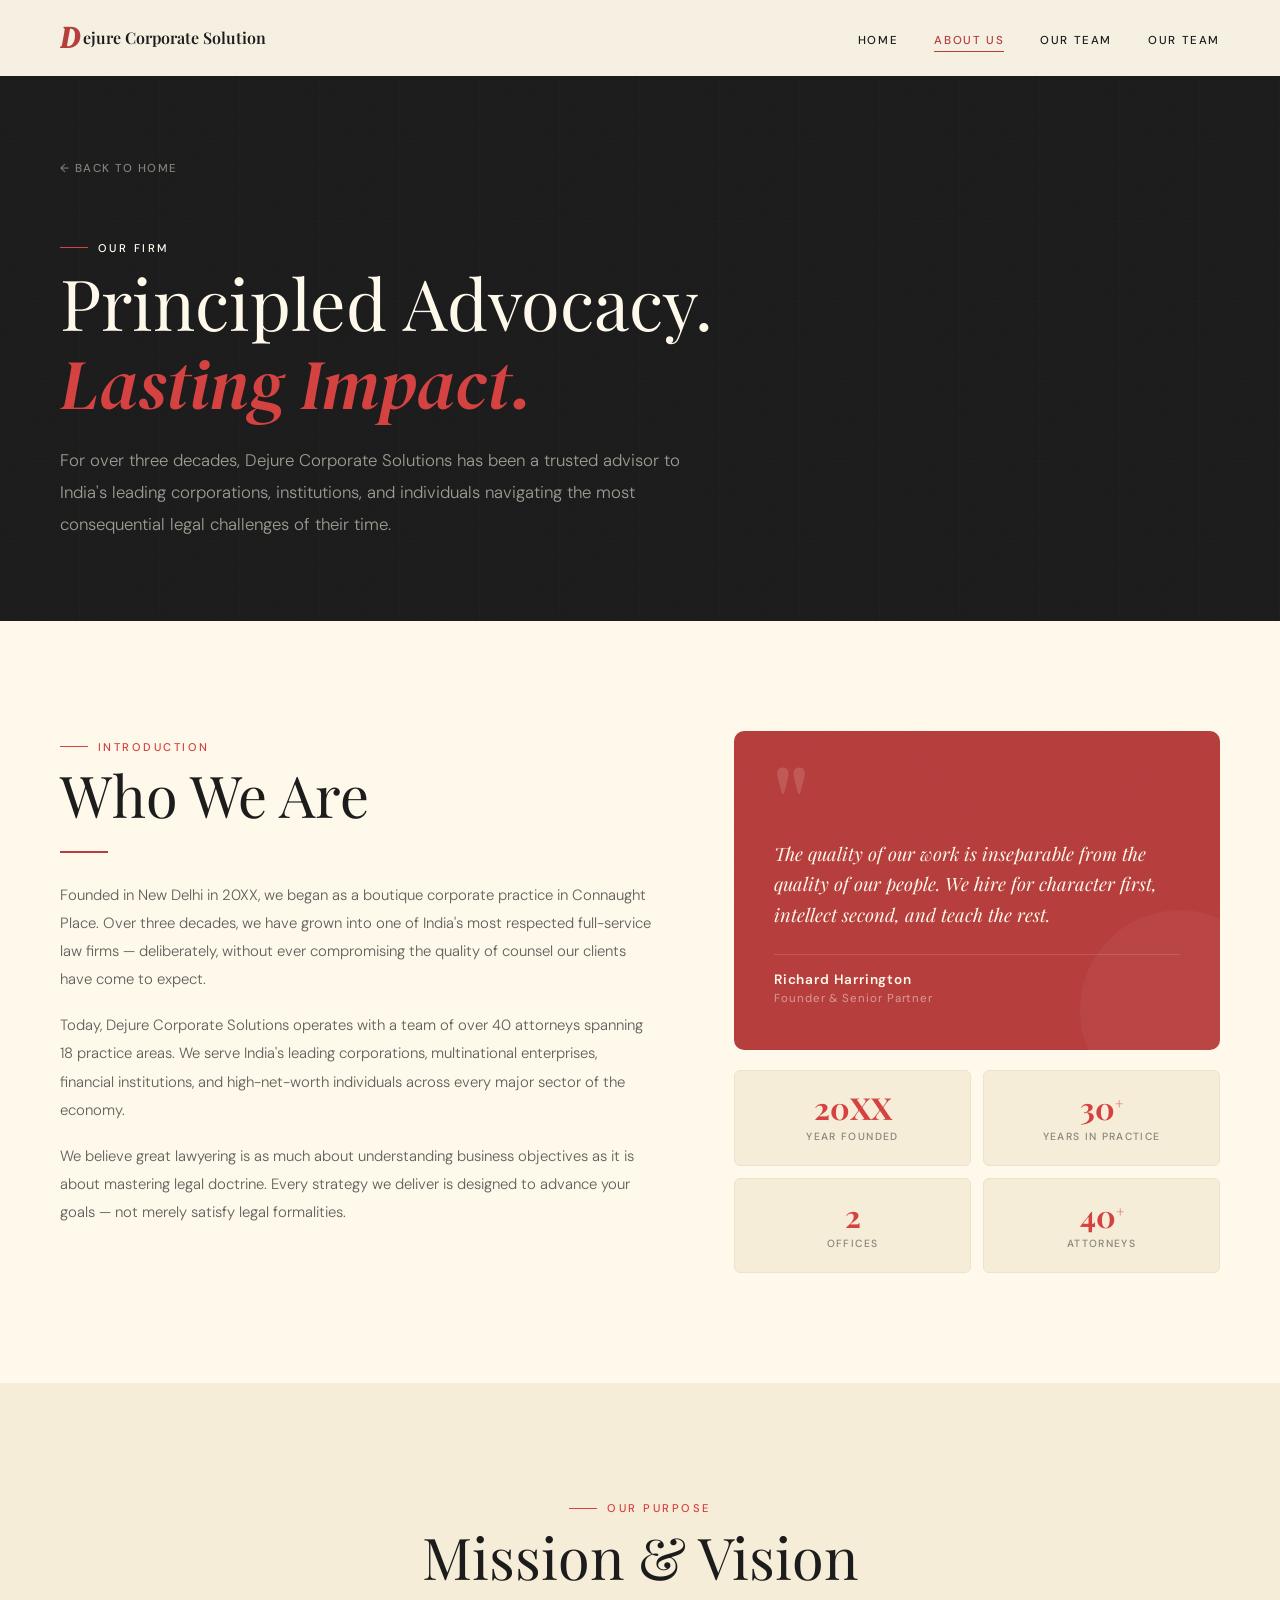
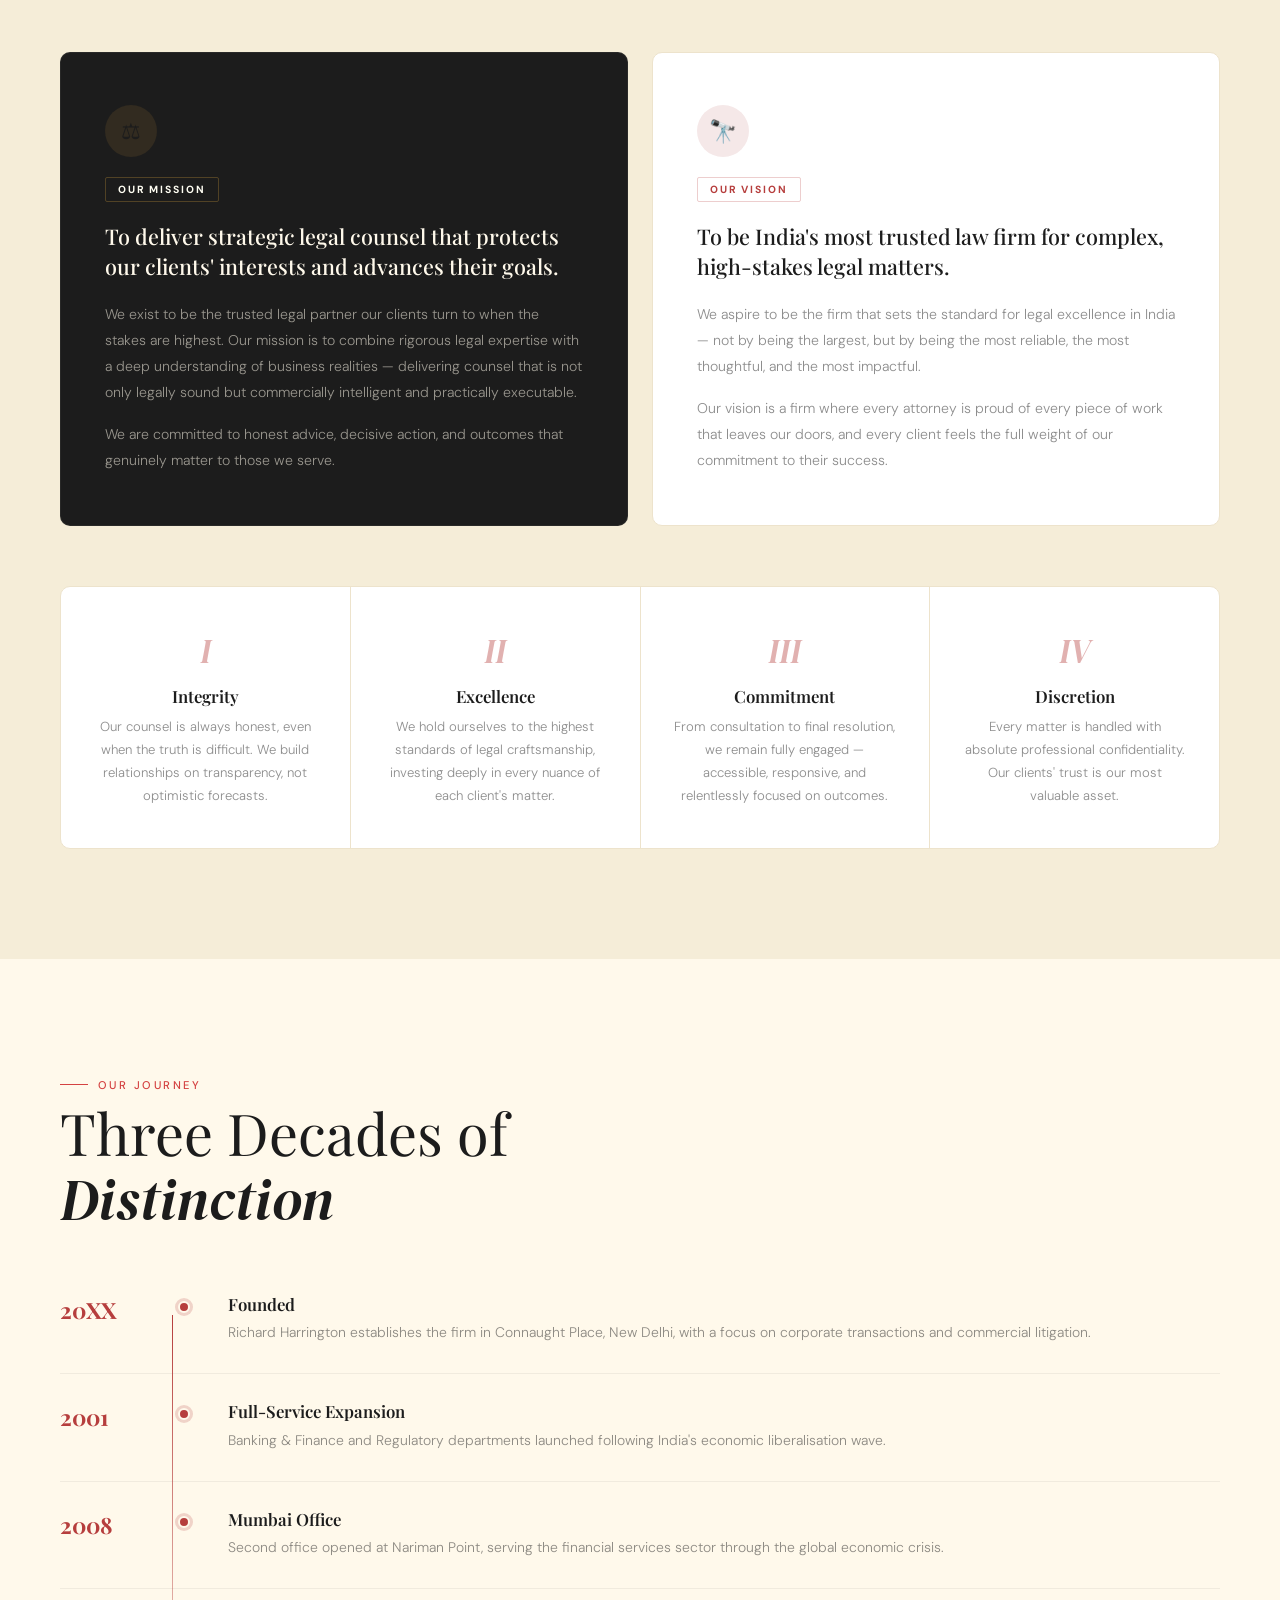
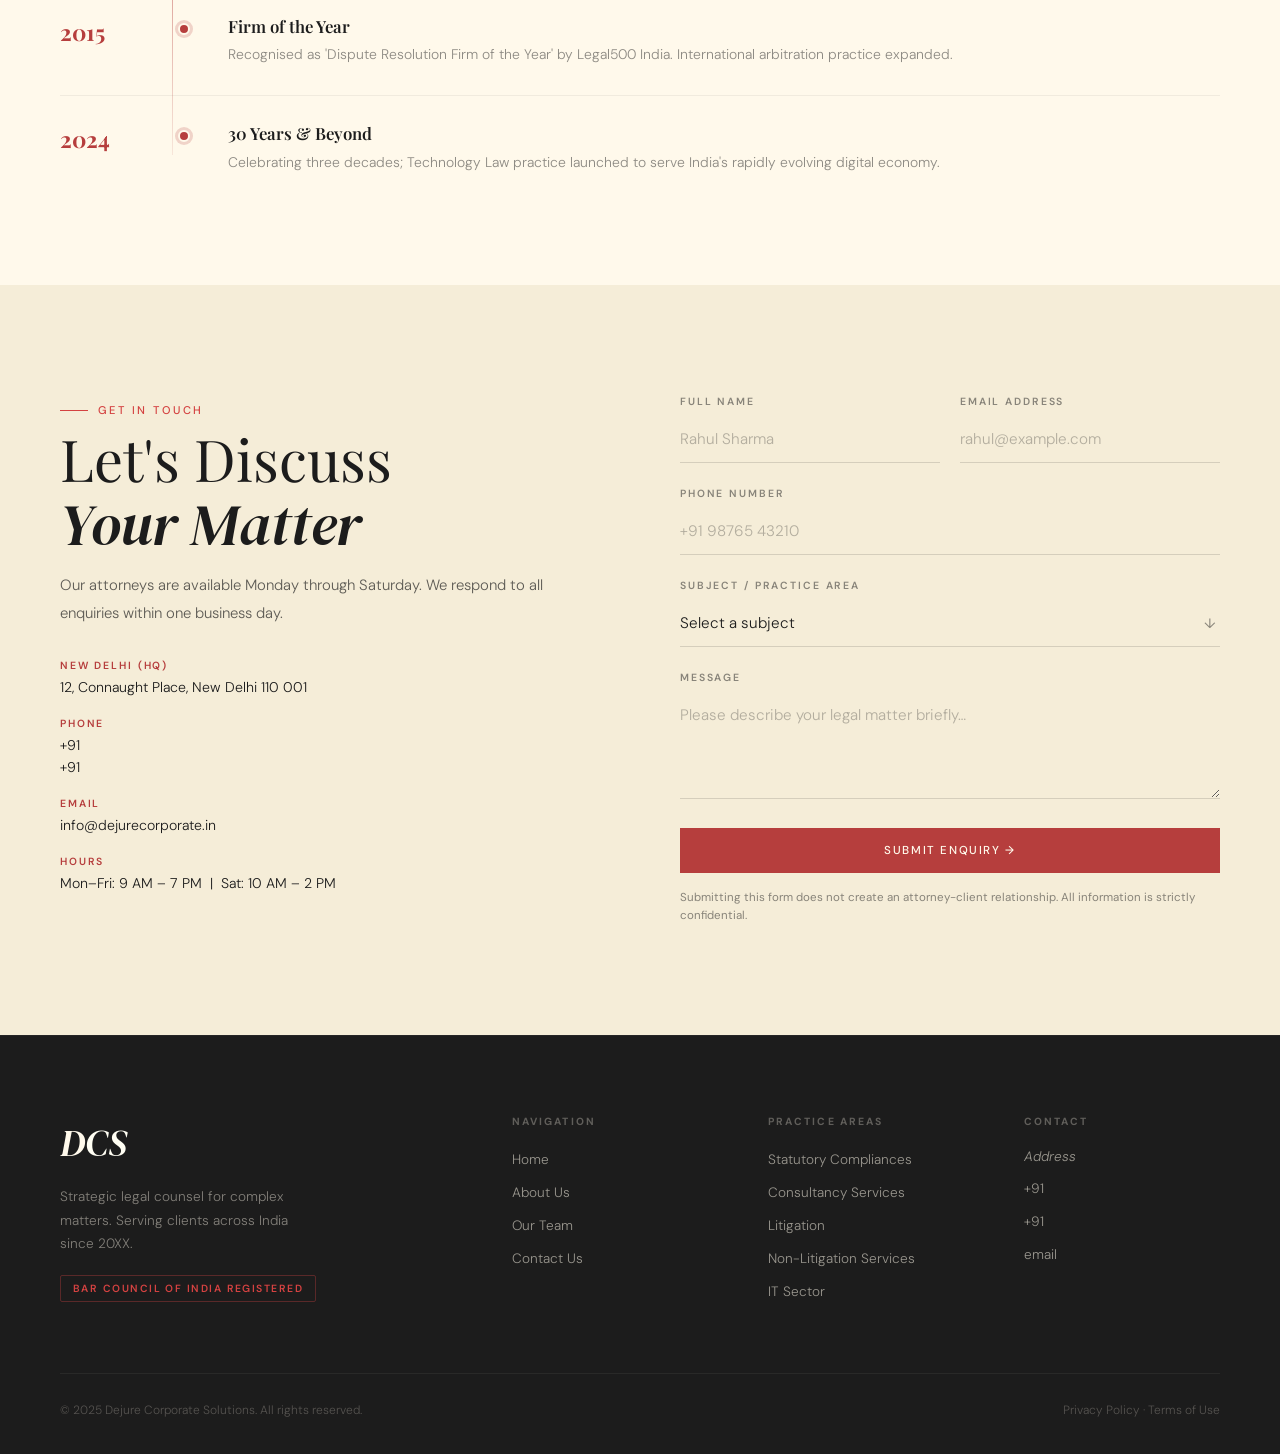
==== about.html @ 448e9ae2 "Add files via upload" ====
<!DOCTYPE html>
<html lang="en">
<head>
  <meta charset="UTF-8" />
  <meta name="viewport" content="width=device-width, initial-scale=1.0" />
  <title>About Us — Dejure Corporate Solution</title>
  <link rel="preconnect" href="https://fonts.googleapis.com" />
  <link rel="preconnect" href="https://fonts.gstatic.com" crossorigin />
  <link href="https://fonts.googleapis.com/css2?family=Playfair+Display:ital,wght@0,400;0,500;0,600;0,700;1,400;1,600&family=DM+Sans:ital,opsz,wght@0,9..40,300;0,9..40,400;0,9..40,500;1,9..40,300&family=DM+Serif+Display:ital@0;1&display=swap" rel="stylesheet" />
  <link rel="stylesheet" href="style.css" />
</head>
<body data-page="about">

  <div class="grain"></div>

  <!-- NAV -->
  <nav id="navbar">
    <div class="nav-inner">
      <a class="nav-logo" href="index.html">
        <span class="logo-h">D</span>
        <span class="logo-full">ejure Corporate Solution</span>
      </a>
      <ul class="nav-links">
        <li><a href="index.html"  class="nav-link">Home</a></li>
        <li><a href="about.html"  class="nav-link active">About Us</a></li>
        <li><a href="team.html"   class="nav-link">Our Team</a></li>
        <li><a href="practice.html"    class="nav-link">Our Team</a></li>
      </ul>
      <button class="hamburger" id="hamburger" aria-label="Menu">
        <span></span><span></span><span></span>
      </button>
    </div>
    <div class="mobile-menu" id="mobileMenu">
      <a href="index.html"       class="mob-link">Home</a>
      <a href="about.html"       class="mob-link">About Us</a>
      <a href="team.html"        class="mob-link">Our Team</a>
      <a href="#about-contact"   class="mob-link">Contact</a>
    </div>
  </nav>

  <!-- ══════════════════ ABOUT HERO ══════════════════ -->
  <section class="about-page-hero">
    <div class="about-hero-bg-lines"></div>
    <div class="container-wide">
      <div class="about-page-hero-inner">
        <a href="index.html" class="back-link">← Back to Home</a>
        <div class="about-hero-content reveal">
          <span class="section-eyebrow" style="color:var(--gold)">Our Firm</span>
          <h1 class="about-hero-title">Principled Advocacy.<br /><em>Lasting Impact.</em></h1>
          <p class="about-hero-desc">For over three decades, Dejure Corporate Solutions has been a trusted advisor to India's leading corporations, institutions, and individuals navigating the most consequential legal challenges of their time.</p>
        </div>
      </div>
    </div>
  </section>

  <!-- ══════════════════ INTRODUCTION ══════════════════ -->
  <section class="section about-intro-section">
    <div class="container-wide">
      <div class="about-intro-grid reveal">
        <div class="about-intro-left">
          <span class="section-eyebrow">Introduction</span>
          <h2 class="section-heading">Who We Are</h2>
          <div class="about-intro-rule"></div>
          <p>Founded in New Delhi in 20XX, we began as a boutique corporate practice in Connaught Place. Over three decades, we have grown into one of India's most respected full-service law firms — deliberately, without ever compromising the quality of counsel our clients have come to expect.</p>
          <p>Today, Dejure Corporate Solutions operates with a team of over 40 attorneys spanning 18 practice areas. We serve India's leading corporations, multinational enterprises, financial institutions, and high-net-worth individuals across every major sector of the economy.</p>
          <p>We believe great lawyering is as much about understanding business objectives as it is about mastering legal doctrine. Every strategy we deliver is designed to advance your goals — not merely satisfy legal formalities.</p>
        </div>
        <div class="about-intro-right">
          <div class="about-quote-card">
            <div class="aqc-mark">"</div>
            <p>The quality of our work is inseparable from the quality of our people. We hire for character first, intellect second, and teach the rest.</p>
            <div class="aqc-author">
              <div class="aqc-name">Richard Harrington</div>
              <div class="aqc-role">Founder &amp; Senior Partner</div>
            </div>
          </div>
          <div class="about-stats-mini">
            <div class="asm-item">
              <span class="asm-num">20XX</span>
              <span class="asm-label">Year Founded</span>
            </div>
            <div class="asm-item">
              <span class="asm-num">30<sup>+</sup></span>
              <span class="asm-label">Years in Practice</span>
            </div>
            <div class="asm-item">
              <span class="asm-num">2</span>
              <span class="asm-label">Offices</span>
            </div>
            <div class="asm-item">
              <span class="asm-num">40<sup>+</sup></span>
              <span class="asm-label">Attorneys</span>
            </div>
          </div>
        </div>
      </div>
    </div>
  </section>

  <!-- ══════════════════ MISSION & VISION ══════════════════ -->
  <section class="section mission-vision-section">
    <div class="container-wide">
      <div class="section-header reveal" style="text-align:center;max-width:600px;margin-left:auto;margin-right:auto">
        <span class="section-eyebrow">Our Purpose</span>
        <h2 class="section-heading">Mission &amp; Vision</h2>
      </div>
      <div class="mv-grid reveal">
        <div class="mv-card mv-card--mission">
          <div class="mv-icon">⚖</div>
          <div class="mv-tag">Our Mission</div>
          <h3>To deliver strategic legal counsel that protects our clients' interests and advances their goals.</h3>
          <p>We exist to be the trusted legal partner our clients turn to when the stakes are highest. Our mission is to combine rigorous legal expertise with a deep understanding of business realities — delivering counsel that is not only legally sound but commercially intelligent and practically executable.</p>
          <p>We are committed to honest advice, decisive action, and outcomes that genuinely matter to those we serve.</p>
        </div>
        <div class="mv-card mv-card--vision">
          <div class="mv-icon">🔭</div>
          <div class="mv-tag">Our Vision</div>
          <h3>To be India's most trusted law firm for complex, high-stakes legal matters.</h3>
          <p>We aspire to be the firm that sets the standard for legal excellence in India — not by being the largest, but by being the most reliable, the most thoughtful, and the most impactful.</p>
          <p>Our vision is a firm where every attorney is proud of every piece of work that leaves our doors, and every client feels the full weight of our commitment to their success.</p>
        </div>
      </div>

      <!-- VALUES -->
      <div class="values-strip reveal">
        <div class="vs-item">
          <div class="vs-num">I</div>
          <h4>Integrity</h4>
          <p>Our counsel is always honest, even when the truth is difficult. We build relationships on transparency, not optimistic forecasts.</p>
        </div>
        <div class="vs-divider"></div>
        <div class="vs-item">
          <div class="vs-num">II</div>
          <h4>Excellence</h4>
          <p>We hold ourselves to the highest standards of legal craftsmanship, investing deeply in every nuance of each client's matter.</p>
        </div>
        <div class="vs-divider"></div>
        <div class="vs-item">
          <div class="vs-num">III</div>
          <h4>Commitment</h4>
          <p>From consultation to final resolution, we remain fully engaged — accessible, responsive, and relentlessly focused on outcomes.</p>
        </div>
        <div class="vs-divider"></div>
        <div class="vs-item">
          <div class="vs-num">IV</div>
          <h4>Discretion</h4>
          <p>Every matter is handled with absolute professional confidentiality. Our clients' trust is our most valuable asset.</p>
        </div>
      </div>
    </div>
  </section>

  <!-- ══════════════════ TIMELINE ══════════════════ -->
  <section class="section about-timeline-section">
    <div class="container-wide">
      <div class="section-header reveal">
        <span class="section-eyebrow">Our Journey</span>
        <h2 class="section-heading">Three Decades of<br /><em>Distinction</em></h2>
      </div>
      <div class="timeline-track reveal">
        <div class="tl-item">
          <div class="tl-year">20XX</div>
          <div class="tl-dot"></div>
          <div class="tl-body">
            <h4>Founded</h4>
            <p>Richard Harrington establishes the firm in Connaught Place, New Delhi, with a focus on corporate transactions and commercial litigation.</p>
          </div>
        </div>
        <div class="tl-item">
          <div class="tl-year">2001</div>
          <div class="tl-dot"></div>
          <div class="tl-body">
            <h4>Full-Service Expansion</h4>
            <p>Banking &amp; Finance and Regulatory departments launched following India's economic liberalisation wave.</p>
          </div>
        </div>
        <div class="tl-item">
          <div class="tl-year">2008</div>
          <div class="tl-dot"></div>
          <div class="tl-body">
            <h4>Mumbai Office</h4>
            <p>Second office opened at Nariman Point, serving the financial services sector through the global economic crisis.</p>
          </div>
        </div>
        <div class="tl-item">
          <div class="tl-year">2015</div>
          <div class="tl-dot"></div>
          <div class="tl-body">
            <h4>Firm of the Year</h4>
            <p>Recognised as 'Dispute Resolution Firm of the Year' by Legal500 India. International arbitration practice expanded.</p>
          </div>
        </div>
        <div class="tl-item">
          <div class="tl-year">2024</div>
          <div class="tl-dot"></div>
          <div class="tl-body">
            <h4>30 Years &amp; Beyond</h4>
            <p>Celebrating three decades; Technology Law practice launched to serve India's rapidly evolving digital economy.</p>
          </div>
        </div>
      </div>
    </div>
  </section>

  <!-- ══════════════════ CONTACT FORM ══════════════════ -->
  <section class="section about-contact-section" id="about-contact">
    <div class="container-wide">
      <div class="about-contact-inner">
        <div class="about-contact-left reveal">
          <span class="section-eyebrow">Get in Touch</span>
          <h2 class="section-heading">Let's Discuss<br /><em>Your Matter</em></h2>
          <p>Our attorneys are available Monday through Saturday. We respond to all enquiries within one business day.</p>
          <div class="acd-details">
            <div class="cd-item">
              <span class="cd-label">New Delhi (HQ)</span>
              <span class="cd-val">12, Connaught Place, New Delhi 110 001</span>
            </div>
            <div class="cd-item">
              <span class="cd-label">Phone</span>
              <span class="cd-val">+91 &nbsp; &nbsp;<br/> +91 &nbsp;</span>
            </div>
            <div class="cd-item">
              <span class="cd-label">Email</span>
              <span class="cd-val">info@dejurecorporate.in</span>
            </div>
            <div class="cd-item">
              <span class="cd-label">Hours</span>
              <span class="cd-val">Mon–Fri: 9 AM – 7 PM &nbsp;|&nbsp; Sat: 10 AM – 2 PM</span>
            </div>
          </div>
        </div>
        <div class="about-contact-right reveal reveal-delay-1">
          <form class="contact-form" id="aboutContactForm">
            <div class="form-row">
              <div class="form-group">
                <label>Full Name</label>
                <input type="text" placeholder="Rahul Sharma" required />
              </div>
              <div class="form-group">
                <label>Email Address</label>
                <input type="email" placeholder="rahul@example.com" required />
              </div>
            </div>
            <div class="form-group">
              <label>Phone Number</label>
              <input type="tel" placeholder="+91 98765 43210" />
            </div>
            <div class="form-group">
              <label>Subject / Practice Area</label>
              <div class="select-wrap">
                <select required>
                  <option value="">Select a subject</option>
                  <option>Statutory Compliances</option>
                  <option>Consultancy Services</option>
                  <option>Litigation</option>
                  <option>Non-Litigation Services</option>
                  <option>IT Sector</option>
                  <option>HR Consultancy</option>
                </select>
                <span class="select-arrow">↓</span>
              </div>
            </div>
            <div class="form-group">
              <label>Message</label>
              <textarea rows="4" placeholder="Please describe your legal matter briefly…" required></textarea>
            </div>
            <button type="submit" class="btn btn-primary btn-full">Submit Enquiry →</button>
            <p class="form-note">Submitting this form does not create an attorney-client relationship. All information is strictly confidential.</p>
          </form>
        </div>
      </div>
    </div>
  </section>

  <!-- FOOTER -->
  <footer>
    <div class="container-wide">
      <div class="footer-inner">
        <div class="footer-brand-col">
          <div class="footer-logo">D<span>CS</span></div>
          <p>Strategic legal counsel for complex matters. Serving clients across India since 20XX.</p>
          <div class="footer-bar-reg">Bar Council of India Registered</div>
        </div>
        <div class="footer-links-col">
          <h4>Navigation</h4>
          <ul>
            <li><a href="index.html">Home</a></li>
            <li><a href="about.html">About Us</a></li>
            <li><a href="team.html">Our Team</a></li>
            <li><a href="#about-contact">Contact Us</a></li>
          </ul>
        </div>
        <div class="footer-links-col">
          <h4>Practice Areas</h4>
          <ul>
            <li><a>Statutory Compliances</a></li>
            <li><a>Consultancy Services</a></li>
            <li><a>Litigation</a></li>
            <li><a>Non-Litigation Services</a></li>
            <li><a>IT Sector</a></li>
          </ul>
        </div>
        <div class="footer-links-col">
          <h4>Contact</h4>
          <ul>
            <li><a><Address>Address</Address></a></li>
            <li><a>+91 &nbsp;</a></li>
            <li><a>+91 &nbsp;</a></li>
            <li><a>email</a></li>
          </ul>
        </div>
      </div>
      <div class="footer-bottom">
        <span>© 2025 Dejure Corporate Solutions. All rights reserved.</span>
        <span>Privacy Policy · Terms of Use</span>
      </div>
    </div>
  </footer>

  <script src="script.js"></script>
</body>
</html>
---- style.css ----
/* ═══════════════════════════════════════════════════════
   DEJURE CORPORATE SOLUTION — style.css
   Shared across index.html · about.html · team.html
   ═══════════════════════════════════════════════════════ */

/* ── VARIABLES ── */
:root {
  --biege:          #fffef3;
  --cream:          #FFF9EB;
  --cream-dark:     #F5EDD8;
  --cream-deeper:   #EDE3CC;
  --charcoal:       #1C1C1C;
  --charcoal-soft:  #2A2A2A;
  --mehroon:          #b63e3d;
  --mehroon-light:    #d44241;
  --mehroon-pale:     #f5e8e8;
  --gold:           #fffef3;
  --white:          #FFFFFF;
  --text-muted:     rgba(28,28,28,0.5);
  --text-light:     rgba(28,28,28,0.7);
  --nav-h:          76px;
  --radius:         4px;
  --transition:     0.35s cubic-bezier(0.22, 1, 0.36, 1);
}

/* ── RESET ── */
*, *::before, *::after { margin: 0; padding: 0; box-sizing: border-box; }
html { scroll-behavior: smooth; font-size: 16px; }
body {
  font-family: 'DM Sans', sans-serif;
  background: var(--cream);
  color: var(--charcoal);
  overflow-x: hidden;
  min-height: 100vh;
}
img { display: block; max-width: 100%; }
a { text-decoration: none; color: inherit; }
ul { list-style: none; }
button { font-family: inherit; cursor: pointer; }
input, select, textarea { font-family: inherit; }

/* ── GRAIN ── */
.grain {
  position: fixed; inset: 0; z-index: 9999;
  pointer-events: none;
  background-image: url("data:image/svg+xml,%3Csvg viewBox='0 0 256 256' xmlns='http://www.w3.org/2000/svg'%3E%3Cfilter id='noise'%3E%3CfeTurbulence type='fractalNoise' baseFrequency='0.9' numOctaves='4' stitchTiles='stitch'/%3E%3C/filter%3E%3Crect width='100%25' height='100%25' filter='url(%23noise)' opacity='0.035'/%3E%3C/svg%3E");
  background-size: 200px 200px;
  opacity: 0.4;
}

/* ── TYPOGRAPHY ── */
h1, h2, h3, h4 { font-family: 'Playfair Display', serif; font-weight: 400; line-height: 1.15; }
em { font-family: 'DM Serif Display', serif; font-style: italic; }

/* ── UTILITY ── */
.container-wide { max-width: 1280px; margin: 0 auto; padding: 0 60px; }
.section { padding: 110px 0; }

.section-eyebrow {
  display: inline-flex; align-items: center; gap: 10px;
  font-size: 0.7rem; font-weight: 500; letter-spacing: 0.22em; text-transform: uppercase;
  color: var(--mehroon-light);
  font-family: 'DM Sans', sans-serif;
}
.section-eyebrow::before {
  content: ''; display: inline-block; width: 28px; height: 1px; background: var(--mehroon-light);
}
.section-heading {
  font-size: clamp(2.2rem, 4.5vw, 3.6rem);
  line-height: 1.1;
  color: var(--charcoal);
  margin-top: 0.6rem;
}
.section-sub {
  font-size: 0.95rem; font-weight: 300; color: var(--text-muted);
  max-width: 500px; line-height: 1.85; margin-top: 0.8rem;
}
.section-header { margin-bottom: 64px; }

/* ── BUTTONS ── */
.btn {
  display: inline-flex; align-items: center; gap: 8px;
  font-family: 'DM Sans', sans-serif;
  font-size: 0.72rem; font-weight: 500; letter-spacing: 0.14em; text-transform: uppercase;
  padding: 15px 34px;
  border: none; cursor: pointer;
  transition: var(--transition);
  position: relative; overflow: hidden;
}
.btn::after {
  content: ''; position: absolute; inset: 0;
  background: rgba(255,255,255,0.08);
  transform: translateY(100%);
  transition: transform 0.3s ease;
}
.btn:hover::after { transform: translateY(0); }
.btn-primary { background: var(--mehroon); color: var(--cream); }
.btn-primary:hover { background: var(--mehroon-light); }
.btn-ghost {
  background: transparent;
  color: var(--cream);
  border: 1px solid rgba(255,249,235,0.35);
}
.btn-ghost:hover { border-color: var(--cream); }
.btn-full { width: 100%; justify-content: center; }

/* ══════════════════════════════════════════
   NAV  (shared across all pages)
══════════════════════════════════════════ */
nav {
  position: fixed; top: 0; left: 0; right: 0; z-index: 1000;
  height: var(--nav-h);
  transition: background 0.4s ease, box-shadow 0.4s ease;
}
nav.scrolled {
  background: rgba(255,249,235,0.96);
  backdrop-filter: blur(12px);
  box-shadow: 0 1px 0 rgba(28,28,28,0.08);
}
nav.scrolled .nav-logo  { color: var(--charcoal); }
nav.scrolled .logo-h    { color: var(--mehroon); }
nav.scrolled .nav-link  { color: var(--charcoal); }
nav.scrolled .nav-link:hover { color: var(--mehroon); }
nav.scrolled .nav-cta   { background: var(--mehroon) !important; color: var(--cream) !important; }
nav.scrolled .hamburger span { background: var(--charcoal); }

/* On non-hero pages start scrolled so text is readable immediately */
body[data-page="about"] nav,
body[data-page="team"]  nav {
  background: rgba(255,249,235,0.96);
  backdrop-filter: blur(12px);
  box-shadow: 0 1px 0 rgba(28,28,28,0.08);
}
body[data-page="about"] nav .nav-logo,
body[data-page="team"]  nav .nav-logo  { color: var(--charcoal); }
body[data-page="about"] nav .logo-h,
body[data-page="team"]  nav .logo-h    { color: var(--mehroon); }
body[data-page="about"] nav .nav-link,
body[data-page="team"]  nav .nav-link  { color: var(--charcoal); }
body[data-page="about"] nav .nav-link:hover,
body[data-page="team"]  nav .nav-link:hover { color: var(--mehroon); }
body[data-page="about"] nav .nav-cta,
body[data-page="team"]  nav .nav-cta   { background: var(--mehroon) !important; color: var(--cream) !important; }
body[data-page="about"] nav .hamburger span,
body[data-page="team"]  nav .hamburger span { background: var(--charcoal); }

.nav-inner {
  max-width: 1280px; margin: 0 auto; padding: 0 60px;
  height: 100%; display: flex; align-items: center; justify-content: space-between;
}
.nav-logo {
  display: flex; align-items: center; gap: 4px;
  font-family: 'Playfair Display', serif;
  color: var(--cream); font-size: 1.1rem; font-weight: 600;
  transition: color 0.3s;
}
.logo-h {
  font-size: 1.8rem; line-height: 1; color: var(--gold);
  font-family: 'DM Serif Display', serif; font-style: italic;
  transition: color 0.3s;
}
.logo-full { font-size: 1rem; }

.nav-links { display: flex; align-items: center; gap: 36px; }
.nav-link {
  font-size: 0.72rem; font-weight: 500; letter-spacing: 0.14em; text-transform: uppercase;
  color: rgba(255,249,235,0.75);
  transition: color 0.2s;
  position: relative;
}
.nav-link::after {
  content: ''; position: absolute; bottom: -4px; left: 0; right: 0;
  height: 1px; background: var(--mehroon-light);
  transform: scaleX(0); transform-origin: left;
  transition: transform 0.3s ease;
}
.nav-link:hover { color: var(--cream); }
.nav-link:hover::after, .nav-link.active::after { transform: scaleX(1); }
.nav-link.active { color: var(--cream); }

/* On light nav, fix active/hover colours */
nav.scrolled .nav-link::after,
body[data-page="about"] nav .nav-link::after,
body[data-page="team"]  nav .nav-link::after { background: var(--mehroon); }
nav.scrolled .nav-link.active,
body[data-page="about"] nav .nav-link.active,
body[data-page="team"]  nav .nav-link.active { color: var(--mehroon); }

.nav-cta {
  background: var(--gold) !important;
  color: var(--charcoal) !important;
  padding: 10px 22px;
  font-size: 0.7rem !important;
  border-radius: var(--radius);
}
.nav-cta:hover { background: var(--mehroon-light) !important; color: var(--cream) !important; }
.nav-cta::after { display: none; }

.hamburger {
  display: none; flex-direction: column; gap: 5px;
  background: none; border: none; cursor: pointer; padding: 4px;
}
.hamburger span {
  display: block; width: 24px; height: 1.5px;
  background: var(--cream); transition: var(--transition);
}
.hamburger.open span:nth-child(1) { transform: translateY(6.5px) rotate(45deg); }
.hamburger.open span:nth-child(2) { opacity: 0; }
.hamburger.open span:nth-child(3) { transform: translateY(-6.5px) rotate(-45deg); }

.mobile-menu {
  display: none; flex-direction: column;
  background: var(--charcoal); padding: 20px 60px 28px;
}
.mobile-menu.open { display: flex; }
.mob-link {
  color: rgba(255,249,235,0.8); font-size: 0.85rem; font-weight: 500;
  letter-spacing: 0.1em; text-transform: uppercase;
  padding: 12px 0; border-bottom: 1px solid rgba(255,249,235,0.06);
}

/* ══════════════════════════════════════════
   HOME PAGE — HERO
══════════════════════════════════════════ */
.hero {
  background: var(--charcoal);
  padding: calc(var(--nav-h) + 80px) 80px 80px;
  display: grid; grid-template-columns: 1fr 1fr;
  gap: 60px; align-items: center;
  position: relative; overflow: hidden;
  min-height: 100vh;
}
.hero-bg-lines {
  position: absolute; inset: 0; pointer-events: none;
  background:
    repeating-linear-gradient(0deg,  transparent, transparent 79px, rgba(201,151,58,0.04) 80px),
    repeating-linear-gradient(90deg, transparent, transparent 79px, rgba(201,151,58,0.04) 80px);
}
.hero-eyebrow {
  display: inline-flex; align-items: center; gap: 10px;
  font-size: 0.68rem; font-weight: 500; letter-spacing: 0.2em; text-transform: uppercase;
  color: var(--gold);
  margin-bottom: 1.5rem;
}
.eyebrow-dot {
  width: 6px; height: 6px; border-radius: 50%; background: var(--gold);
  animation: pulse 2s infinite;
}
@keyframes pulse {
  0%,100% { box-shadow: 0 0 0 0 rgba(201,151,58,0.4); }
  50%      { box-shadow: 0 0 0 8px rgba(201,151,58,0); }
}
.hero-title {
  font-size: clamp(3rem, 5.5vw, 5.2rem);
  color: var(--cream); font-weight: 400; line-height: 1.08;
  margin-bottom: 1.5rem;
}
.hero-title em { color: var(--mehroon-light); }
.hero-desc {
  font-size: 1rem; font-weight: 300; color: rgba(255,249,235,0.6);
  line-height: 1.85; max-width: 460px; margin-bottom: 2.5rem;
}
.hero-actions { display: flex; gap: 16px; flex-wrap: wrap; }

.hero-visual {
  display: grid; grid-template-columns: 1fr 1fr; gap: 16px;
}
.hero-card {
  background: rgba(255,249,235,0.04);
  border: 1px solid rgba(255,249,235,0.08);
  padding: 36px 28px;
  border-radius: var(--radius);
  transition: var(--transition);
  position: relative; overflow: hidden;
}
.hero-card::before {
  content: ''; position: absolute; top: 0; left: 0; right: 0; height: 2px;
  background: linear-gradient(90deg, var(--mehroon), transparent);
  opacity: 0; transition: opacity 0.3s;
}
.hero-card:hover::before { opacity: 1; }
.hero-card:hover { border-color: rgba(255,249,235,0.15); transform: translateY(-3px); }
.hero-card--accent { background: var(--mehroon); border-color: var(--mehroon); }
.hero-card--accent .hcard-num   { color: var(--cream); }
.hero-card--accent .hcard-label { color: rgba(255,249,235,0.65); }
.hero-card--accent::before { background: linear-gradient(90deg,var(--gold),transparent); opacity:1; }
.hero-card--outline { border-color: rgba(201,151,58,0.3); }
.hero-card--outline .hcard-num { color: var(--gold); }
.hcard-label {
  font-size: 0.68rem; font-weight: 500; letter-spacing: 0.16em; text-transform: uppercase;
  color: rgba(255,249,235,0.4); margin-bottom: 10px;
}
.hcard-num {
  font-family: 'Playfair Display', serif;
  font-size: 2.6rem; font-weight: 700; color: var(--cream); line-height: 1;
}
.hcard-num sup { font-size: 1.2rem; vertical-align: super; }

/* ── About Strip ── */
.about-strip { background: var(--cream-dark); padding: 80px 0; border-bottom: 1px solid var(--cream-deeper); }
.about-strip-inner {
  display: grid; grid-template-columns: 1fr 1.5fr; gap: 80px; align-items: start;
  margin-bottom: 60px;
}
.about-strip-body p { font-size: 0.95rem; font-weight: 300; line-height: 1.9; color: var(--text-light); margin-bottom: 1rem; }
.about-stats {
  display: flex; gap: 0; align-items: center;
  border-top: 1px solid var(--cream-deeper); padding-top: 48px;
}
.astat { flex: 1; text-align: center; }
.astat-divider { width: 1px; height: 48px; background: var(--mehroon-light); }
.astat-n { display: block; font-family: 'Playfair Display', serif; font-size: 2.6rem; font-weight: 700; color: var(--mehroon-light); line-height: 1; }
.astat-n sup { font-size: 1.1rem; }
.astat-l { display: block; margin-top: 8px; font-size: 0.68rem; font-weight: 500; letter-spacing: 0.14em; text-transform: uppercase; color: var(--mehroon-light); }

/* ── Practice Areas ── */
.practice-section { background: var(--cream); }
.practice-list { display: flex; flex-direction: column; }
.practice-item {
  display: grid; grid-template-columns: 72px 1fr; gap: 32px; align-items: start;
  padding: 40px 0;
  border-top: 1px solid rgba(28,28,28,0.08);
  cursor: pointer; transition: var(--transition);
  position: relative;
}
.practice-item::after {
  content: '→'; position: absolute; right: 0; top: 50%;
  font-size: 1.2rem; color: var(--mehroon-light);
  opacity: 0; transform: translateY(-50%) translateX(-8px);
  transition: var(--transition);
}
.practice-item:hover::after { opacity: 1; transform: translateY(-50%) translateX(0); }
.practice-item:hover { padding-left: 8px; background: rgba(182,62,61,0.02); }
.practice-item:last-child { border-bottom: 1px solid rgba(28,28,28,0.08); }
.pi-num {
  font-family: 'DM Serif Display', serif;
  font-size: 2.8rem; font-weight: 400; color: rgba(28,28,28,0.1);
  line-height: 1; padding-top: 4px; transition: color 0.3s;
}
.practice-item:hover .pi-num { color: var(--mehroon-light); }
.pi-body h3 { font-size: 1.4rem; font-weight: 500; color: var(--charcoal); margin-bottom: 10px; transition: color 0.3s; }
.practice-item:hover .pi-body h3 { color: var(--mehroon); }
.pi-body p  { font-size: 0.88rem; font-weight: 300; line-height: 1.85; color: var(--text-muted); max-width: 680px; }

/* ── Why Choose Us ── */
.why-section { background: var(--cream-dark); }
.why-grid { display: grid; grid-template-columns: repeat(3, 1fr); gap: 20px; }
.why-card {
  background: var(--white);
  border: 1px solid var(--cream-deeper);
  border-radius: 8px; padding: 40px 36px;
  position: relative; overflow: hidden;
  transition: var(--transition);
}
.why-card::before {
  content: ''; position: absolute; top: 0; left: 0; right: 0; height: 3px;
  background: var(--mehroon-pale); transition: background 0.3s;
}
.why-card:hover { transform: translateY(-6px); box-shadow: 0 20px 48px rgba(28,28,28,0.08); }
.why-card:hover::before { background: var(--mehroon); }
.why-card-icon {
  width: 48px; height: 48px; border-radius: 50%;
  background: var(--mehroon-pale);
  display: flex; align-items: center; justify-content: center;
  font-size: 1.3rem; margin-bottom: 20px;
}
.why-card h3 { font-size: 1.15rem; font-weight: 600; color: var(--charcoal); margin-bottom: 12px; }
.why-card p  { font-size: 0.88rem; font-weight: 300; line-height: 1.85; color: var(--text-muted); }

/* ── Industries ── */
.industries-section { background: var(--cream); }
.industries-grid { display: grid; grid-template-columns: repeat(3, 1fr); gap: 16px; }
.ind-card {
  padding: 36px 28px;
  background: var(--cream-dark);
  border: 1px solid var(--cream-deeper);
  border-radius: 6px;
  cursor: pointer; transition: var(--transition);
  text-align: center; position: relative; overflow: hidden;
}
.ind-card::before {
  content: ''; position: absolute; inset: 0;
  background: var(--mehroon);
  transform: translateY(100%);
  transition: transform 0.4s cubic-bezier(0.22,1,0.36,1); z-index: 0;
}
.ind-card:hover::before    { transform: translateY(0); }
.ind-card:hover .ind-icon  { color: var(--gold); }
.ind-card:hover h4         { color: var(--cream); }
.ind-icon { display: block; font-size: 2rem; margin-bottom: 16px; position: relative; z-index: 1; transition: color 0.3s; }
.ind-card h4 { font-family: 'Playfair Display', serif; font-size: 1rem; font-weight: 500; color: var(--charcoal); line-height: 1.3; position: relative; z-index: 1; transition: color 0.3s; }

/* ── Services ── */
.services-section { background: var(--cream-dark); }
.services-box {
  background: var(--charcoal);
  border-radius: 12px;
  display: grid; grid-template-columns: 0.85fr 1.15fr;
  overflow: hidden; position: relative;
}
.services-box::before {
  content: ''; position: absolute; top:-100px; right:-100px;
  width:400px;height:400px; border-radius:50%;
  background: radial-gradient(circle, rgba(201,151,58,0.08) 0%, transparent 70%);
  pointer-events: none;
}
.services-left  { padding: 70px 50px; background: var(--mehroon); border-right: 1px solid rgba(255,249,235,0.06); }
.services-right { padding: 60px 50px; }
.services-list  { display: flex; flex-direction: column; gap: 0; }
.services-list li {
  display: flex; gap: 20px; align-items: flex-start;
  padding: 22px 0;
  border-bottom: 1px solid rgba(255,249,235,0.06);
  transition: var(--transition);
}
.services-list li:first-child { padding-top: 0; }
.services-list li:last-child  { border-bottom: none; }
.services-list li:hover { padding-left: 8px; }
.srv-arrow { color: var(--gold); font-size: 1.1rem; flex-shrink: 0; margin-top: 2px; transition: transform 0.3s; }
.services-list li:hover .srv-arrow { transform: translateX(4px); }
.services-list li strong { display: block; color: var(--cream); font-family: 'Playfair Display', serif; font-size: 1.05rem; font-weight: 500; margin-bottom: 6px; }
.services-list li p { font-size: 0.83rem; font-weight: 300; line-height: 1.75; color: rgba(255,249,235,0.5); }

/* ── Team Preview (Home) ── */
.team-section { background: var(--cream); }
.team-preview-grid { display: grid; grid-template-columns: repeat(3, 1fr); gap: 28px; margin-bottom: 48px; }
.tp-card {
  background: var(--white);
  border: 1px solid var(--cream-deeper);
  border-radius: 8px; overflow: hidden;
  transition: var(--transition); cursor: pointer;
}
.tp-card:hover { transform: translateY(-8px); box-shadow: 0 24px 60px rgba(28,28,28,0.1); }
.tp-photo {
  width: 100%; aspect-ratio: 1;
  background: var(--mehroon);
  display: flex; align-items: center; justify-content: center;
  position: relative; overflow: hidden;
}
.tp-photo--mehroon { background: var(--mehroon-light); }
.tp-photo--gold  { background: linear-gradient(135deg, var(--mehroon), var(--charcoal-soft)); }
.tp-photo::after {
  content: ''; position: absolute; inset: 0;
  background: repeating-linear-gradient(45deg, rgba(255,249,235,0.03) 0, rgba(255,249,235,0.03) 1px, transparent 1px, transparent 20px);
}
.tp-initials { font-family: 'DM Serif Display', serif; font-size: 3rem; color: rgba(255,249,235,0.25); position: relative; z-index: 1; }
.tp-info { padding: 28px; }
.tp-info h3 { font-size: 1.25rem; font-weight: 500; margin-bottom: 4px; }
.tp-role { font-size: 0.68rem; font-weight: 600; letter-spacing: 0.14em; text-transform: uppercase; color: var(--mehroon); margin-bottom: 14px; display: block; }
.tp-info p { font-size: 0.83rem; font-weight: 300; line-height: 1.75; color: var(--text-muted); margin-bottom: 12px; }
.tp-edu { font-size: 0.72rem; font-weight: 500; color: var(--text-muted); letter-spacing: 0.04em; padding-top: 12px; border-top: 1px solid var(--cream-deeper); }
.team-cta { text-align: center; }

/* ── Testimonial ── */
.testimonial-section { background: var(--mehroon); padding: 100px 0; }
.testimonial-inner { max-width: 860px; margin: 0 auto; text-align: center; padding: 0 60px; position: relative; }
.testimonial-quote-mark { font-family: 'DM Serif Display', serif; font-size: 8rem; line-height: 0.5; color: rgba(255,249,235,0.12); margin-bottom: 1rem; display: block; }
.testimonial-inner blockquote { font-family: 'Playfair Display', serif; font-size: clamp(1.3rem, 2.5vw, 2rem); font-weight: 400; font-style: italic; color: var(--cream); line-height: 1.55; margin-bottom: 2rem; }
.testimonial-name { font-size: 0.9rem; font-weight: 600; letter-spacing: 0.08em; color: var(--cream); margin-bottom: 4px; }
.testimonial-role { font-size: 0.75rem; letter-spacing: 0.08em; color: rgba(255,249,235,0.5); }
.testimonial-author::before { content: ''; display: block; width: 40px; height: 1px; background: var(--gold); margin: 0 auto 20px; }

/* ── Contact (Home) ── */
.contact-section { background: var(--cream-dark); }
.contact-inner { display: grid; grid-template-columns: 1fr 1fr; gap: 80px; align-items: start; }
.contact-left p { font-size: 0.95rem; font-weight: 300; color: var(--text-light); line-height: 1.85; margin-top: 1rem; margin-bottom: 2.5rem; }
.contact-details { display: flex; flex-direction: column; gap: 20px; margin-bottom: 36px; }
.cd-item { display: flex; flex-direction: column; gap: 4px; }
.cd-label { font-size: 0.65rem; font-weight: 600; letter-spacing: 0.18em; text-transform: uppercase; color: var(--mehroon); }
.cd-val   { font-size: 0.88rem; font-weight: 300; color: var(--charcoal); line-height: 1.6; }
.map-box {
  background: var(--charcoal); border-radius: 8px; overflow: hidden;
  aspect-ratio: 16/9; position: relative;
  display: flex; align-items: center; justify-content: center;
}
.map-grid {
  position: absolute; inset: 0;
  background:
    repeating-linear-gradient(0deg,  transparent, transparent 39px, rgba(201,151,58,0.06) 40px),
    repeating-linear-gradient(90deg, transparent, transparent 39px, rgba(201,151,58,0.06) 40px);
}
.map-pin-wrap { position: relative; z-index: 1; text-align: center; }
.map-pulse {
  position: absolute; top: 50%; left: 50%;
  transform: translate(-50%,-50%);
  width: 40px; height: 40px; border-radius: 50%;
  background: rgba(201,151,58,0.15);
  animation: mapPulse 2s ease-in-out infinite;
}
@keyframes mapPulse {
  0%,100% { transform: translate(-50%,-50%) scale(1); opacity: 0.6; }
  50%      { transform: translate(-50%,-50%) scale(1.8); opacity: 0; }
}
.map-dot-main { width: 10px; height: 10px; border-radius: 50%; background: var(--gold); margin: 0 auto 12px; position: relative; z-index: 1; }
.map-label { font-size: 0.72rem; letter-spacing: 0.1em; text-transform: uppercase; color: rgba(255,249,235,0.4); }

/* Contact Form */
.contact-form { display: flex; flex-direction: column; gap: 0; }
.form-row { display: grid; grid-template-columns: 1fr 1fr; gap: 20px; }
.form-group { margin-bottom: 24px; }
.form-group label { display: block; font-size: 0.65rem; font-weight: 600; letter-spacing: 0.18em; text-transform: uppercase; color: var(--text-muted); margin-bottom: 8px; }
.form-group input,
.form-group textarea {
  width: 100%; padding: 13px 0;
  background: transparent; border: none; border-bottom: 1.5px solid rgba(28,28,28,0.15);
  font-size: 0.95rem; font-weight: 300; color: var(--charcoal);
  outline: none; transition: border-color 0.25s;
}
.form-group input:focus,
.form-group textarea:focus    { border-color: var(--mehroon); }
.form-group input::placeholder,
.form-group textarea::placeholder { color: rgba(28,28,28,0.3); }
.form-group textarea { resize: vertical; min-height: 100px; padding-top: 13px; }
.select-wrap { position: relative; }
.select-wrap select {
  width: 100%; padding: 13px 0; padding-right: 24px;
  background: transparent; border: none; border-bottom: 1.5px solid rgba(28,28,28,0.15);
  font-size: 0.95rem; font-weight: 300; color: var(--charcoal);
  outline: none; appearance: none; cursor: pointer; transition: border-color 0.25s;
}
.select-wrap select:focus { border-color: var(--mehroon); }
.select-arrow { position: absolute; right: 4px; top: 50%; transform: translateY(-50%); color: var(--text-muted); font-size: 0.85rem; pointer-events: none; }
.form-note { font-size: 0.72rem; color: var(--text-muted); line-height: 1.6; margin-top: 16px; }
.form-success { background: var(--mehroon-pale); border: 1px solid rgba(182,62,61,0.2); border-radius: 6px; padding: 20px 24px; font-size: 0.9rem; color: var(--mehroon); display: none; margin-top: 16px; text-align: center; }
.form-success.show { display: block; }

/* ══════════════════════════════════════════
   FOOTER  (shared)
══════════════════════════════════════════ */
footer { background: var(--charcoal); padding: 80px 0 36px; border-top: 1px solid rgba(255,249,235,0.04); }
.footer-inner { display: grid; grid-template-columns: 2fr 1fr 1fr 1fr; gap: 60px; padding-bottom: 60px; border-bottom: 1px solid rgba(255,249,235,0.06); }
.footer-logo { font-family: 'DM Serif Display', serif; font-size: 2.4rem; font-style: italic; color: var(--cream); margin-bottom: 16px; }
.footer-logo span { color: var(--gold); }
.footer-brand-col p { font-size: 0.85rem; font-weight: 300; color: rgba(255,249,235,0.45); line-height: 1.7; max-width: 240px; margin-bottom: 20px; }
.footer-bar-reg { font-size: 0.65rem; font-weight: 600; letter-spacing: 0.14em; text-transform: uppercase; color: var(--mehroon-light); border: 1px solid rgba(182,62,61,0.4); display: inline-block; padding: 6px 12px; border-radius: 2px; }
.footer-links-col h4 { font-family: 'DM Sans', sans-serif; font-size: 0.65rem; font-weight: 700; letter-spacing: 0.2em; text-transform: uppercase; color: rgba(255,249,235,0.3); margin-bottom: 20px; }
.footer-links-col ul li { margin-bottom: 12px; }
.footer-links-col ul li a { font-size: 0.85rem; font-weight: 300; color: rgba(255,249,235,0.55); transition: color 0.2s; cursor: pointer; }
.footer-links-col ul li a:hover { color: var(--cream); }
.footer-bottom { display: flex; justify-content: space-between; align-items: center; padding-top: 28px; font-size: 0.75rem; font-weight: 300; color: rgba(255,249,235,0.25); }

/* ══════════════════════════════════════════
   ABOUT PAGE
══════════════════════════════════════════ */
.about-page-hero {
  background: var(--charcoal);
  padding: calc(var(--nav-h) + 80px) 0 80px;
  position: relative; overflow: hidden;
}
.about-hero-bg-lines {
  position: absolute; inset: 0; pointer-events: none;
  background:
    repeating-linear-gradient(0deg,  transparent, transparent 79px, rgba(201,151,58,0.04) 80px),
    repeating-linear-gradient(90deg, transparent, transparent 79px, rgba(201,151,58,0.04) 80px);
}
.about-page-hero-inner { max-width: 820px; }
.about-hero-content    { margin-top: 1.5rem; }
.about-hero-title {
  font-size: clamp(2.8rem, 5.5vw, 5rem);
  color: var(--cream); font-weight: 400; line-height: 1.1;
  margin-top: 0.6rem; margin-bottom: 1.4rem;
}
.about-hero-title em { color: var(--mehroon-light); }
.about-hero-desc { font-size: 1.05rem; font-weight: 300; color: rgba(255,249,235,0.58); line-height: 1.9; max-width: 640px; }

.back-link {
  display: inline-flex; align-items: center; gap: 8px;
  font-size: 0.72rem; font-weight: 500; letter-spacing: 0.12em; text-transform: uppercase;
  color: rgba(255,249,235,0.45); margin-bottom: 2rem; cursor: pointer; transition: color 0.2s;
}
.back-link:hover { color: var(--gold); }

/* About Intro */
.about-intro-section { background: var(--cream); }
.about-intro-grid { display: grid; grid-template-columns: 1.1fr 0.9fr; gap: 80px; align-items: start; }
.about-intro-rule { width: 48px; height: 2px; background: var(--mehroon); margin: 24px 0 28px; }
.about-intro-left p { font-size: 0.93rem; font-weight: 300; line-height: 1.9; color: var(--text-light); margin-bottom: 1.1rem; }

.about-quote-card {
  background: var(--mehroon);
  border-radius: 10px; padding: 44px 40px;
  position: relative; overflow: hidden; margin-bottom: 20px;
}
.about-quote-card::before { content: ''; position: absolute; bottom: -60px; right: -60px; width: 200px; height: 200px; border-radius: 50%; background: rgba(255,249,235,0.04); }
.aqc-mark { font-family: 'DM Serif Display', serif; font-size: 5rem; line-height: 0.6; color: rgba(255,249,235,0.15); display: block; margin-bottom: 1rem; }
.about-quote-card p { font-family: 'Playfair Display', serif; font-size: 1.15rem; font-style: italic; font-weight: 400; color: var(--cream); line-height: 1.65; margin-bottom: 1.5rem; position: relative; z-index: 1; }
.aqc-author { border-top: 1px solid rgba(255,249,235,0.15); padding-top: 16px; }
.aqc-name { font-size: 0.85rem; font-weight: 600; letter-spacing: 0.06em; color: var(--cream); margin-bottom: 3px; }
.aqc-role { font-size: 0.72rem; letter-spacing: 0.08em; color: rgba(255,249,235,0.5); }

.about-stats-mini { display: grid; grid-template-columns: 1fr 1fr; gap: 12px; }
.asm-item { background: var(--cream-dark); border: 1px solid var(--cream-deeper); border-radius: 6px; padding: 22px 20px; text-align: center; }
.asm-num  { display: block; font-family: 'Playfair Display', serif; font-size: 1.9rem; font-weight: 700; color: var(--mehroon-light); line-height: 1; }
.asm-num sup { font-size: 0.9rem; }
.asm-label { display: block; margin-top: 6px; font-size: 0.65rem; font-weight: 500; letter-spacing: 0.13em; text-transform: uppercase; color: var(--text-muted); }

/* Mission & Vision */
.mission-vision-section { background: var(--cream-dark); }
.mv-grid { display: grid; grid-template-columns: 1fr 1fr; gap: 24px; margin-bottom: 60px; }
.mv-card { border-radius: 10px; padding: 52px 44px; position: relative; overflow: hidden; transition: var(--transition); }
.mv-card:hover { transform: translateY(-4px); box-shadow: 0 20px 52px rgba(28,28,28,0.1); }
.mv-card--mission { background: var(--charcoal); border: 1px solid rgba(255,249,235,0.06); }
.mv-card--mission .mv-tag { color: var(--gold); border-color: rgba(201,151,58,0.3); }
.mv-card--mission h3 { color: var(--cream); }
.mv-card--mission p  { color: rgba(255,249,235,0.55); }
.mv-card--mission .mv-icon { background: rgba(201,151,58,0.12); }
.mv-card--vision { background: var(--white); border: 1px solid var(--cream-deeper); }
.mv-card--vision .mv-tag { color: var(--mehroon); border-color: rgba(182,62,61,0.25); }
.mv-card--vision h3 { color: var(--charcoal); }
.mv-card--vision p  { color: var(--text-muted); }
.mv-card--vision .mv-icon { background: var(--mehroon-pale); }
.mv-icon { width: 52px; height: 52px; border-radius: 50%; display: flex; align-items: center; justify-content: center; font-size: 1.4rem; margin-bottom: 20px; }
.mv-tag  { display: inline-block; font-size: 0.65rem; font-weight: 700; letter-spacing: 0.18em; text-transform: uppercase; border: 1px solid; padding: 5px 12px; border-radius: 2px; margin-bottom: 20px; }
.mv-card h3 { font-size: 1.35rem; font-weight: 500; line-height: 1.35; margin-bottom: 20px; }
.mv-card p  { font-size: 0.88rem; font-weight: 300; line-height: 1.85; margin-bottom: 1rem; }
.mv-card p:last-child { margin-bottom: 0; }

.values-strip {
  display: grid; grid-template-columns: 1fr auto 1fr auto 1fr auto 1fr;
  align-items: stretch;
  background: var(--white); border: 1px solid var(--cream-deeper); border-radius: 10px; overflow: hidden;
}
.vs-item { padding: 40px 32px; text-align: center; transition: background 0.3s; }
.vs-item:hover { background: var(--mehroon-pale); }
.vs-divider { width: 1px; background: var(--cream-deeper); }
.vs-num { font-family: 'DM Serif Display', serif; font-size: 2.2rem; font-style: italic; color: var(--mehroon); opacity: 0.4; margin-bottom: 12px; display: block; }
.vs-item h4 { font-size: 1.05rem; font-weight: 600; color: var(--charcoal); margin-bottom: 10px; }
.vs-item p  { font-size: 0.82rem; font-weight: 300; line-height: 1.75; color: var(--text-muted); }

/* Timeline */
.about-timeline-section { background: var(--cream); }
.timeline-track { display: flex; flex-direction: column; gap: 0; position: relative; }
.timeline-track::before { content: ''; position: absolute; left: 112px; top: 20px; bottom: 20px; width: 1px; background: linear-gradient(to bottom, var(--mehroon), rgba(182,62,61,0.1)); }
.tl-item { display: grid; grid-template-columns: 100px 48px 1fr; gap: 0; align-items: start; padding: 28px 0; border-bottom: 1px solid rgba(28,28,28,0.06); transition: var(--transition); }
.tl-item:first-child  { padding-top: 0; }
.tl-item:last-child   { border-bottom: none; padding-bottom: 0; }
.tl-item:hover .tl-body { padding-left: 8px; }
.tl-item:hover .tl-dot  { background: var(--gold); transform: scale(1.3); }
.tl-year { font-family: 'Playfair Display', serif; font-size: 1.4rem; font-weight: 700; color: var(--mehroon); line-height: 1; padding-top: 4px; }
.tl-dot  { width: 12px; height: 12px; border-radius: 50%; background: var(--mehroon); border: 2px solid var(--cream); box-shadow: 0 0 0 3px rgba(182,62,61,0.2); margin: 6px auto 0; transition: var(--transition); }
.tl-body { padding-left: 20px; transition: padding-left 0.3s ease; }
.tl-body h4 { font-size: 1.05rem; font-weight: 600; color: var(--charcoal); margin-bottom: 6px; }
.tl-body p  { font-size: 0.87rem; font-weight: 300; line-height: 1.8; color: var(--text-muted); }

/* About Contact */
.about-contact-section { background: var(--cream-dark); }
.about-contact-inner { display: grid; grid-template-columns: 1fr 1fr; gap: 80px; align-items: start; }
.about-contact-left .section-heading { margin-bottom: 1rem; }
.about-contact-left p { font-size: 0.93rem; font-weight: 300; color: var(--text-light); line-height: 1.85; margin-bottom: 2rem; }
.acd-details { display: flex; flex-direction: column; gap: 18px; }

/* ══════════════════════════════════════════
   TEAM PAGE
══════════════════════════════════════════ */
.team-hero-section { background: var(--charcoal); padding: calc(var(--nav-h) + 80px) 0 80px; }
.team-hero-inner { max-width: 760px; }
.team-hero-title { font-size: clamp(2.8rem, 5vw, 4.5rem); color: var(--cream); margin-top: 0.5rem; margin-bottom: 1.2rem; }
.team-hero-title em { color: var(--mehroon-light); }
.team-hero-inner p { font-size: 1rem; font-weight: 300; color: rgba(255,249,235,0.55); line-height: 1.85; }

.full-team-section { padding: 80px 0 100px; background: var(--cream); }
.full-team-grid    { display: grid; grid-template-columns: repeat(3, 1fr); gap: 28px; }
.ft-card {
  background: var(--white);
  border: 1px solid var(--cream-deeper);
  border-radius: 8px; overflow: hidden;
  transition: var(--transition);
  display: flex; flex-direction: column;
}
.ft-card:hover { transform: translateY(-6px); box-shadow: 0 20px 48px rgba(28,28,28,0.09); border-color: rgba(182,62,61,0.25); }
.ft-photo {
  width: 100%; height: 120px;
  background: var(--ph-clr, var(--mehroon));
  display: flex; align-items: center; justify-content: center;
  position: relative; overflow: hidden;
}
.ft-photo::after {
  content: ''; position: absolute; inset: 0;
  background: repeating-linear-gradient(45deg, rgba(255,249,235,0.03) 0, rgba(255,249,235,0.03) 1px, transparent 1px, transparent 20px);
}
.ft-photo span { font-family: 'DM Serif Display', serif; font-size: 2rem; color: rgba(255,249,235,0.25); position: relative; z-index: 1; }
.ft-card > h3    { font-size: 1.15rem; font-weight: 500; padding: 24px 24px 4px; color: var(--charcoal); }
.ft-role         { font-size: 0.65rem; font-weight: 600; letter-spacing: 0.14em; text-transform: uppercase; color: var(--mehroon); display: block; padding: 0 24px 14px; }
.ft-card > p     { font-size: 0.82rem; font-weight: 300; line-height: 1.75; color: var(--text-muted); padding: 0 24px 14px; flex: 1; }
.ft-edu          { font-size: 0.7rem; font-weight: 500; color: var(--text-muted); letter-spacing: 0.04em; padding: 12px 24px 20px; border-top: 1px solid var(--cream-deeper); }

.team-cta-section { background: var(--mehroon); padding: 80px 0; }
.team-cta-inner   { display: flex; flex-direction: column; align-items: center; text-align: center; gap: 20px; }
.team-cta-inner h2 { font-size: clamp(1.8rem, 3vw, 2.8rem); color: var(--cream); }
.team-cta-inner h2 em { color: var(--mehroon-light); }
.team-cta-inner p { font-size: 0.95rem; font-weight: 300; color: rgba(255,249,235,0.65); max-width: 440px; line-height: 1.8; }

/* ══════════════════════════════════════════
   REVEAL ANIMATIONS
══════════════════════════════════════════ */
.reveal { opacity: 0; transform: translateY(28px); transition: opacity 0.7s ease, transform 0.7s ease; }
.reveal.visible { opacity: 1; transform: translateY(0); }
.reveal-delay-1 { transition-delay: 0.12s; }
.reveal-delay-2 { transition-delay: 0.22s; }
.reveal-delay-3 { transition-delay: 0.32s; }

/* ══════════════════════════════════════════
   RESPONSIVE
══════════════════════════════════════════ */
@media (max-width: 1024px) {
  .container-wide { padding: 0 40px; }
  .hero { padding: calc(var(--nav-h) + 60px) 40px 60px; gap: 40px; }
  .why-grid { grid-template-columns: 1fr 1fr; }
  .industries-grid { grid-template-columns: repeat(2, 1fr); }
  .services-box { grid-template-columns: 1fr; }
  .services-left  { padding: 50px; border-right: none; border-bottom: 1px solid rgba(255,249,235,0.06); }
  .services-right { padding: 40px 50px; }
  .footer-inner { grid-template-columns: 1fr 1fr; gap: 40px; }
  .about-intro-grid { grid-template-columns: 1fr; gap: 48px; }
  .mv-grid { grid-template-columns: 1fr; }
  .values-strip { grid-template-columns: 1fr 1fr; }
  .vs-divider:nth-child(2),
  .vs-divider:nth-child(4),
  .vs-divider:nth-child(6) { width: 100%; height: 1px; grid-column: 1 / -1; }
  .about-contact-inner { grid-template-columns: 1fr; gap: 52px; }
  .timeline-track::before { left: 90px; }
  .tl-item { grid-template-columns: 78px 40px 1fr; }
}

@media (max-width: 768px) {
  .container-wide  { padding: 0 24px; }
  .section         { padding: 70px 0; }
  .hero            { grid-template-columns: 1fr; padding: calc(var(--nav-h) + 48px) 24px 48px; gap: 48px; min-height: auto; }
  .hero-visual     { grid-template-columns: 1fr 1fr; }
  .nav-inner       { padding: 0 24px; }
  .mobile-menu     { padding: 20px 24px 28px; }
  .nav-links       { display: none; }
  .hamburger       { display: flex; }
  .about-strip-inner { grid-template-columns: 1fr; gap: 32px; }
  .about-stats     { flex-wrap: wrap; gap: 24px; }
  .astat-divider   { display: none; }
  .astat           { flex: 0 0 40%; text-align: left; }
  .practice-item   { grid-template-columns: 50px 1fr; gap: 20px; }
  .why-grid        { grid-template-columns: 1fr; }
  .industries-grid { grid-template-columns: repeat(2, 1fr); }
  .team-preview-grid { grid-template-columns: 1fr; }
  .full-team-grid  { grid-template-columns: 1fr 1fr; }
  .contact-inner   { grid-template-columns: 1fr; gap: 60px; }
  .form-row        { grid-template-columns: 1fr; }
  .footer-inner    { grid-template-columns: 1fr 1fr; }
  .footer-bottom   { flex-direction: column; gap: 8px; text-align: center; }
  .testimonial-inner { padding: 0 24px; }
  .values-strip    { grid-template-columns: 1fr; }
  .vs-divider      { width: 100%; height: 1px; }
  .timeline-track::before { display: none; }
  .tl-item         { grid-template-columns: 70px 1fr; gap: 16px; }
  .tl-dot          { display: none; }
  .about-stats-mini { grid-template-columns: 1fr 1fr; }
}

@media (max-width: 480px) {
  .hero-visual     { grid-template-columns: 1fr 1fr; gap: 10px; }
  .hero-card       { padding: 24px 18px; }
  .hcard-num       { font-size: 2rem; }
  .industries-grid { grid-template-columns: 1fr 1fr; }
  .full-team-grid  { grid-template-columns: 1fr; }
  .footer-inner    { grid-template-columns: 1fr; }
  .mv-grid         { grid-template-columns: 1fr; }
  .about-intro-grid { grid-template-columns: 1fr; }
}
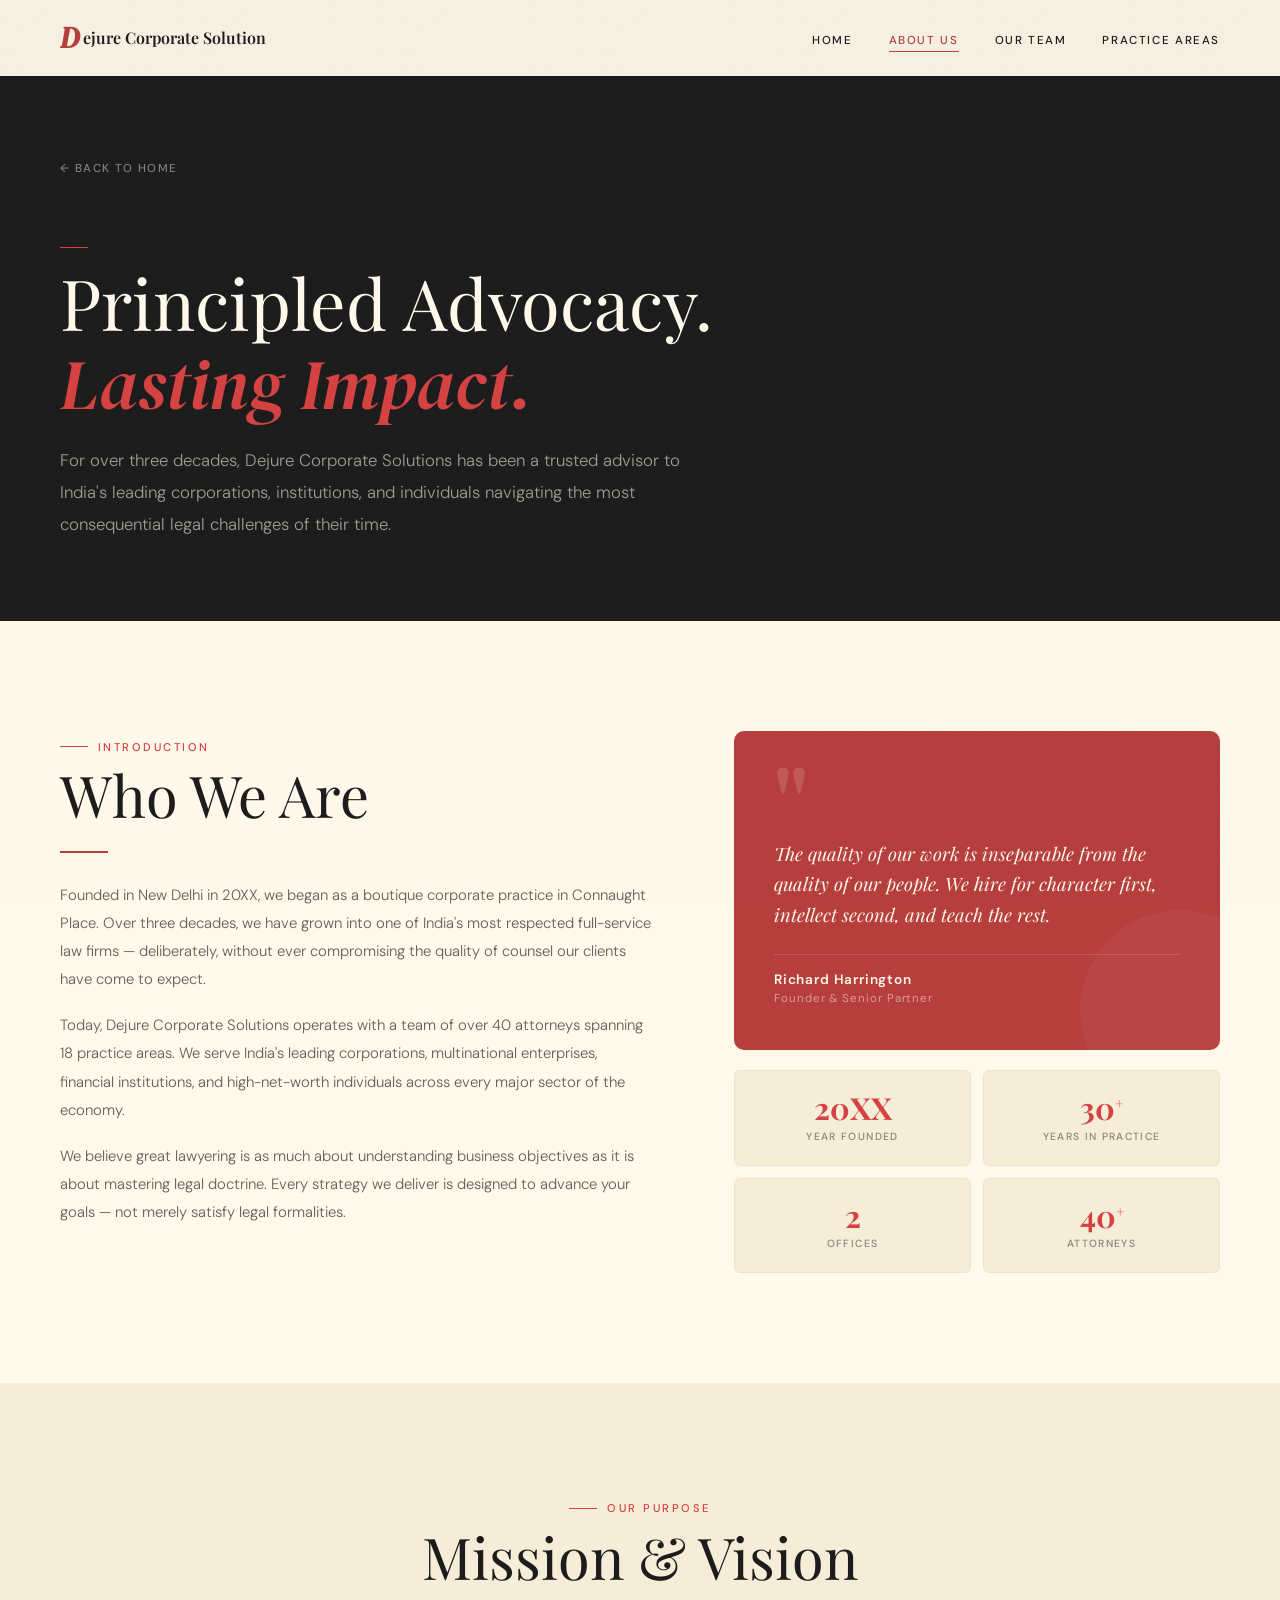
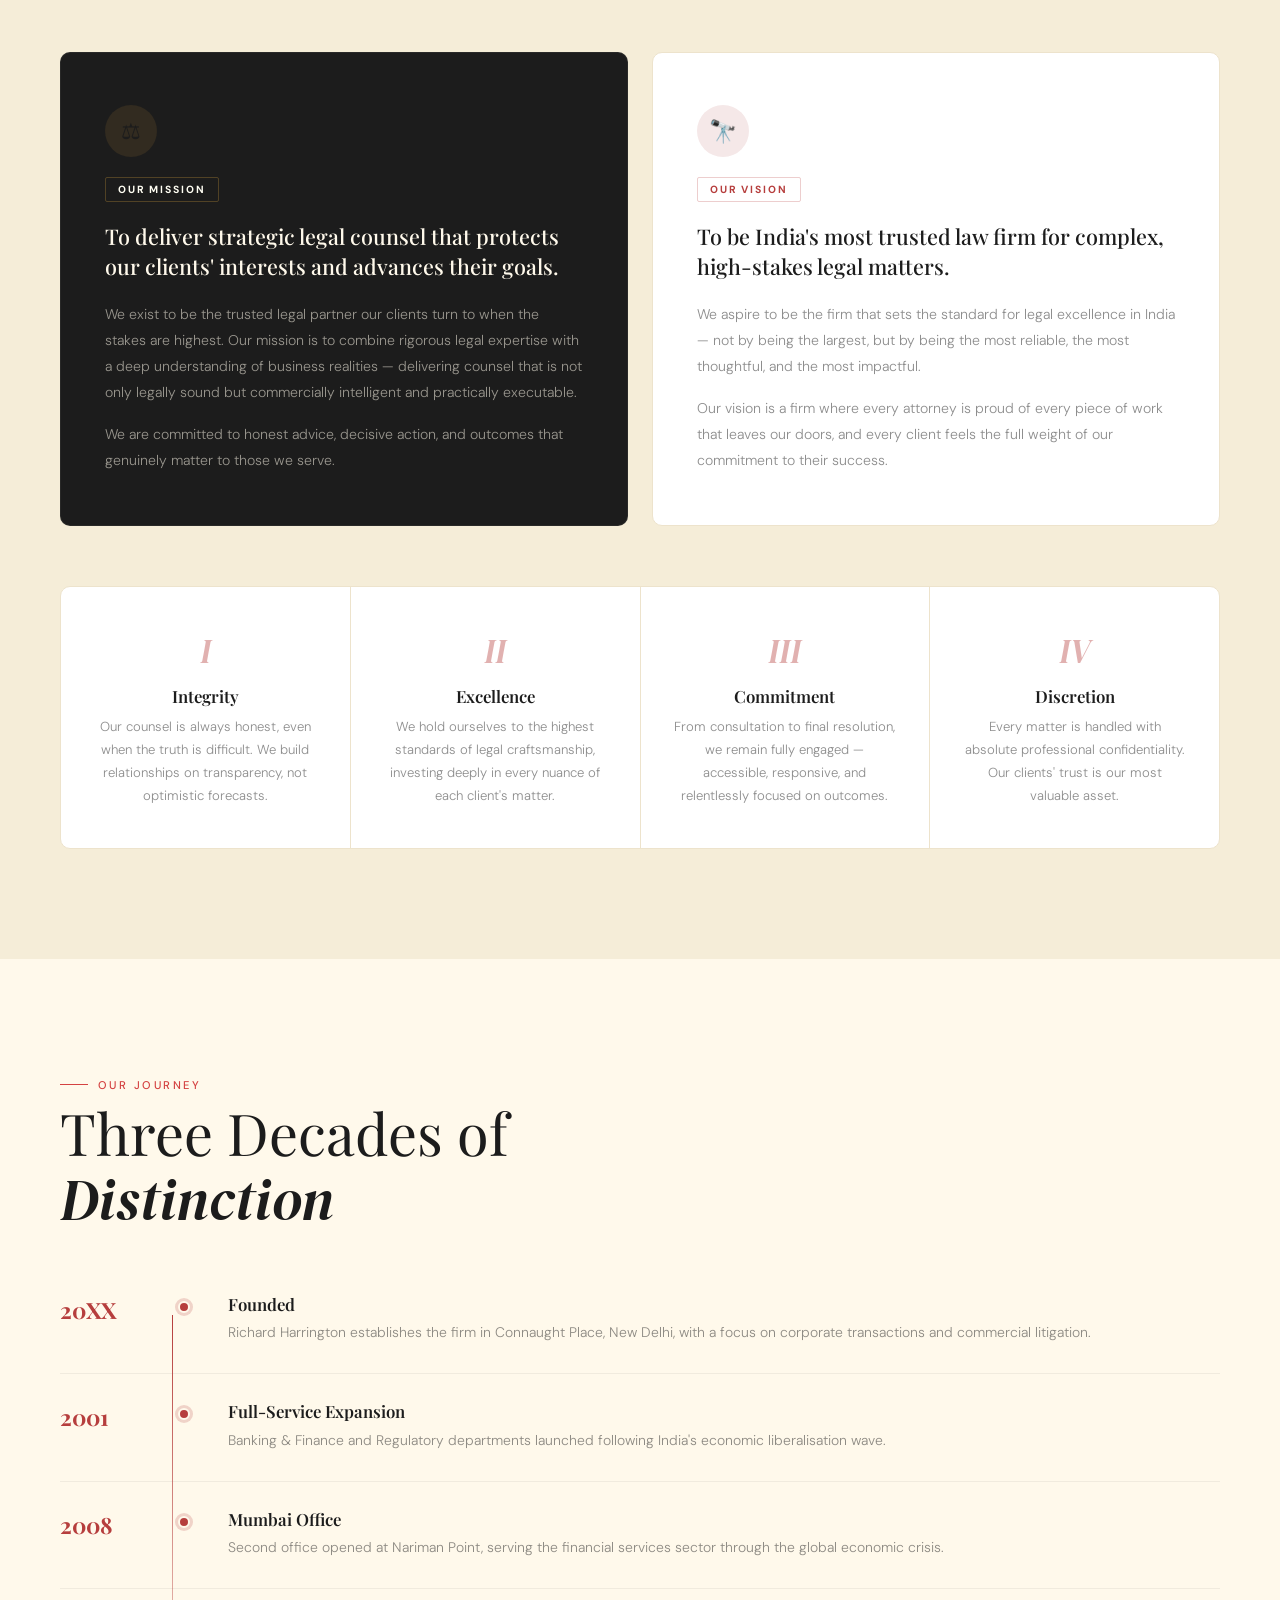
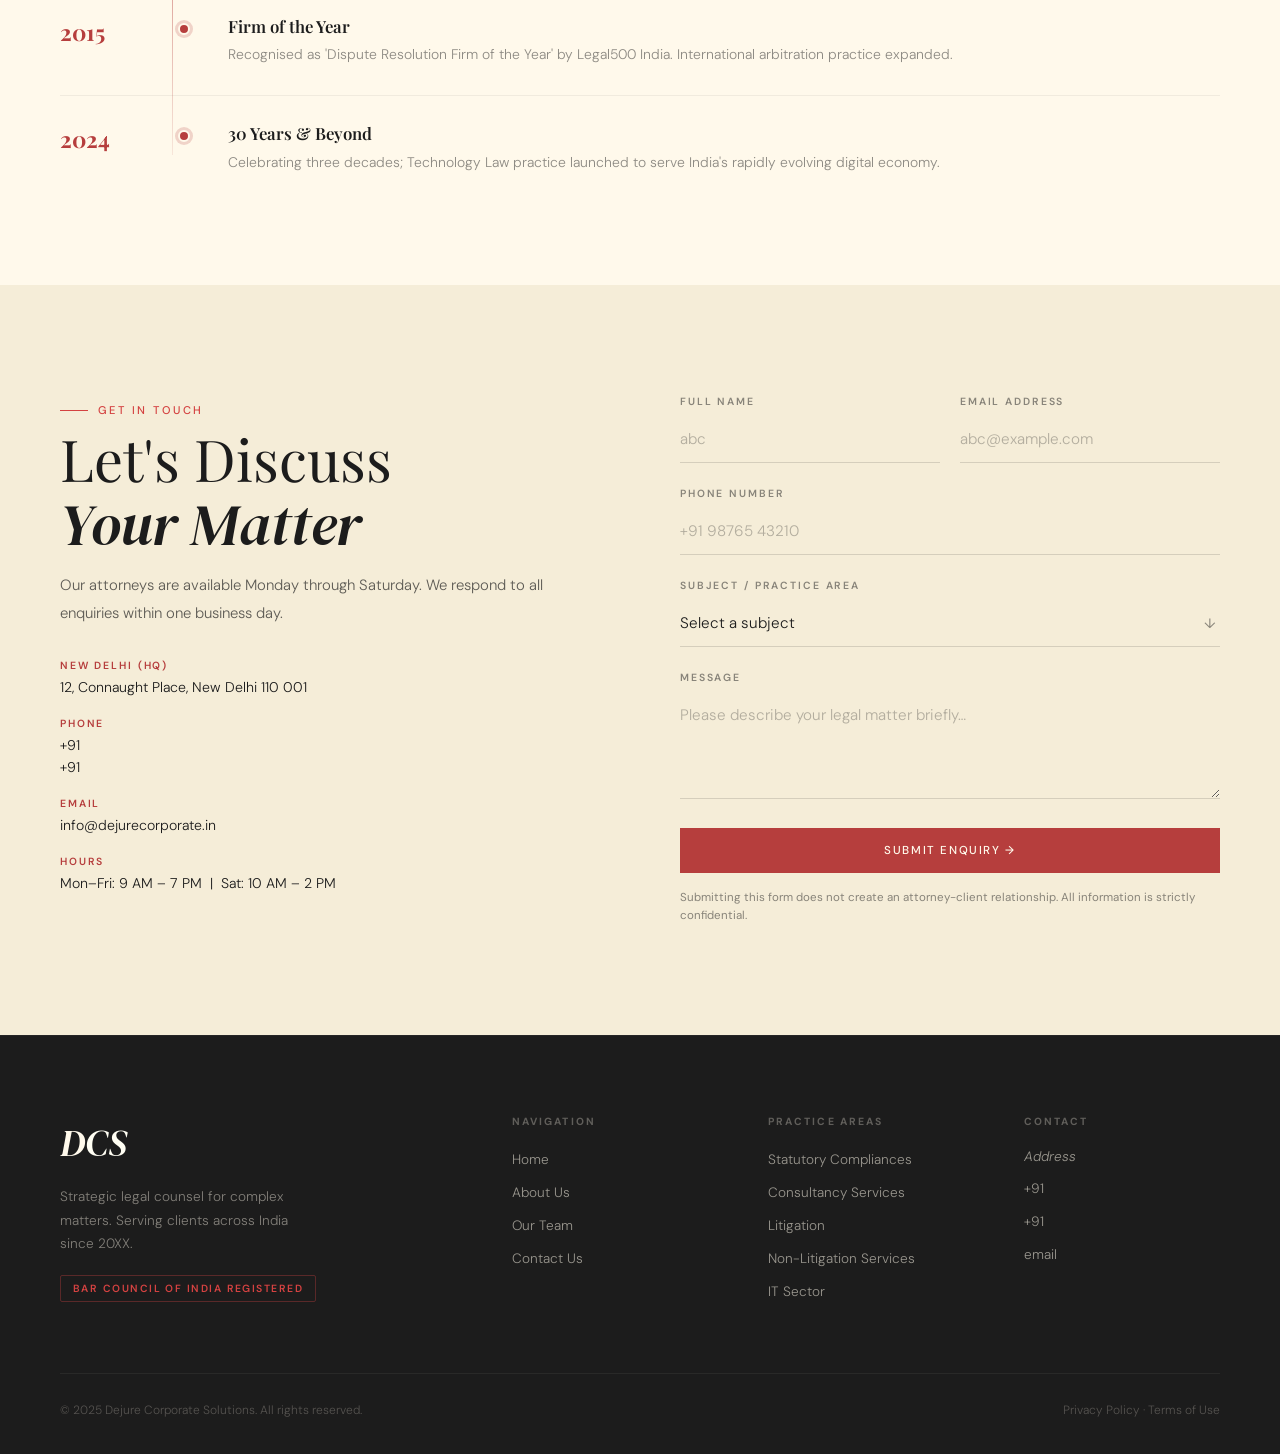
==== commit 7f2a52fa: "Update about.html" ====
--- a/about.html
+++ b/about.html
@@ -24,7 +24,7 @@
         <li><a href="index.html"  class="nav-link">Home</a></li>
         <li><a href="about.html"  class="nav-link active">About Us</a></li>
         <li><a href="team.html"   class="nav-link">Our Team</a></li>
-        <li><a href="practice.html"    class="nav-link">Our Team</a></li>
+        <li><a href="practice.html"    class="nav-link">Practice Areas</a></li>
       </ul>
       <button class="hamburger" id="hamburger" aria-label="Menu">
         <span></span><span></span><span></span>
@@ -45,7 +45,7 @@
       <div class="about-page-hero-inner">
         <a href="index.html" class="back-link">← Back to Home</a>
         <div class="about-hero-content reveal">
-          <span class="section-eyebrow" style="color:var(--gold)">Our Firm</span>
+          <span class="section-eyebrow" style="color:var(--beige)">Our Firm</span>
           <h1 class="about-hero-title">Principled Advocacy.<br /><em>Lasting Impact.</em></h1>
           <p class="about-hero-desc">For over three decades, Dejure Corporate Solutions has been a trusted advisor to India's leading corporations, institutions, and individuals navigating the most consequential legal challenges of their time.</p>
         </div>
@@ -234,11 +234,11 @@
             <div class="form-row">
               <div class="form-group">
                 <label>Full Name</label>
-                <input type="text" placeholder="Rahul Sharma" required />
+                <input type="text" placeholder="abc" required />
               </div>
               <div class="form-group">
                 <label>Email Address</label>
-                <input type="email" placeholder="rahul@example.com" required />
+                <input type="email" placeholder="abc@example.com" required />
               </div>
             </div>
             <div class="form-group">
@@ -319,4 +319,4 @@
 
   <script src="script.js"></script>
 </body>
-</html>+</html>
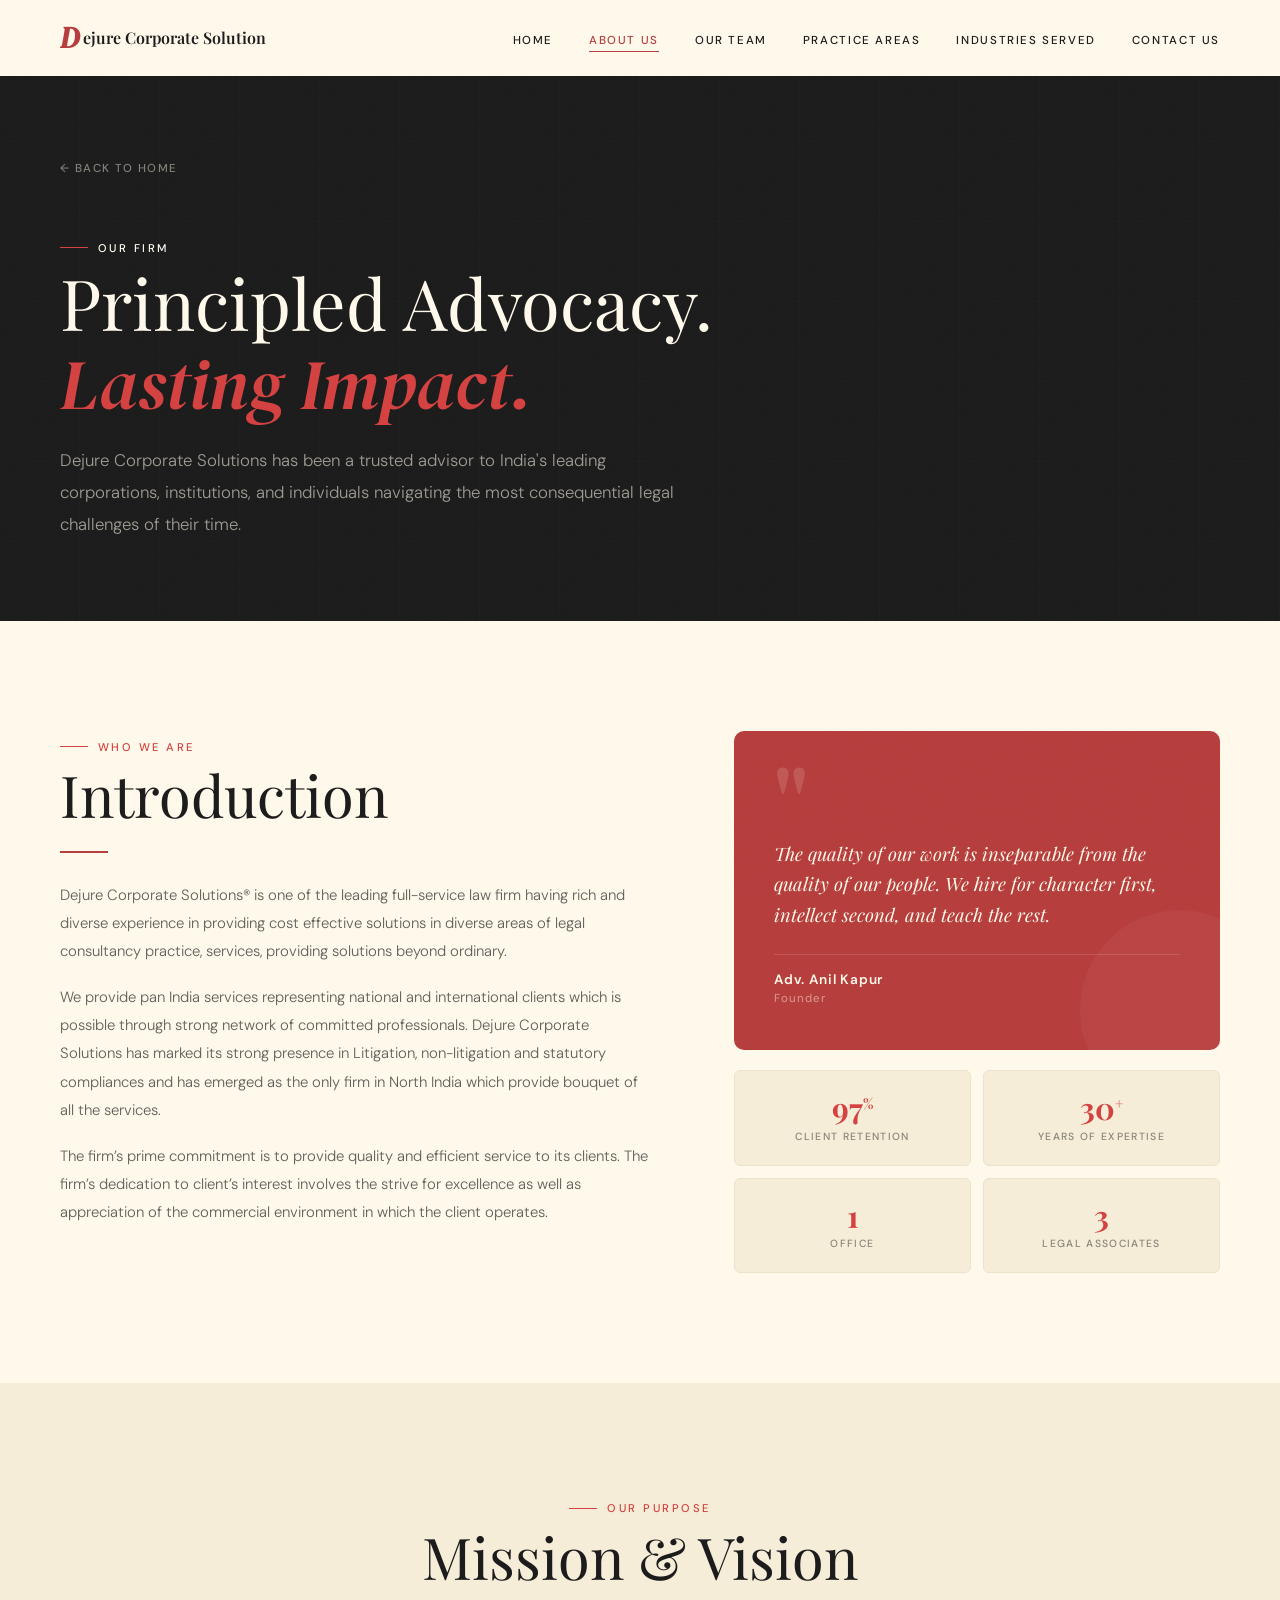
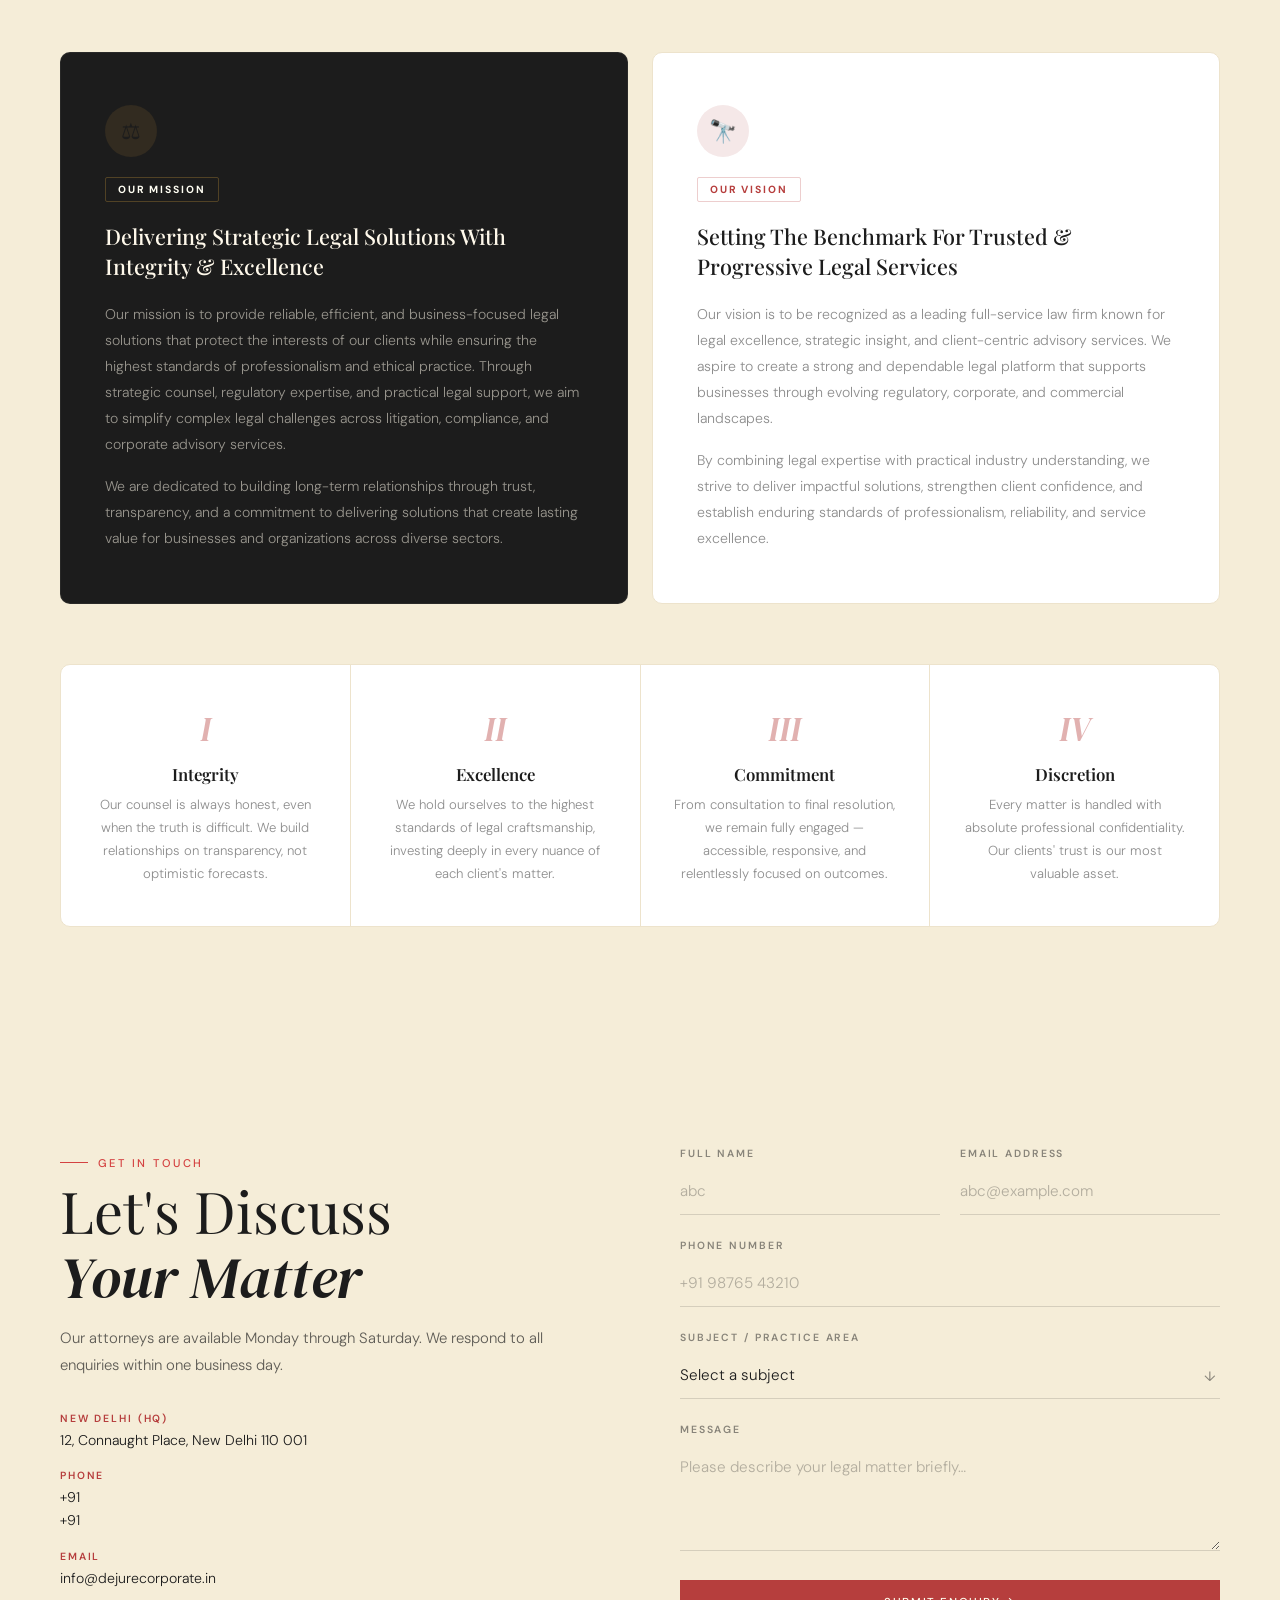
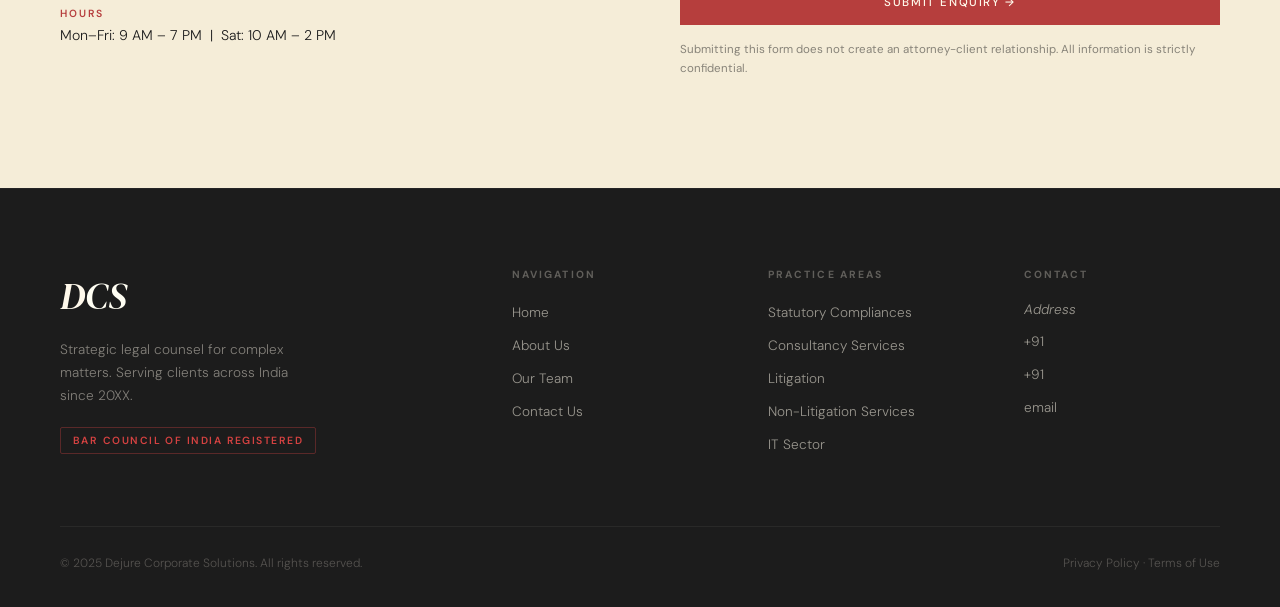
==== commit 2d2ca862: "Add files via upload" ====
--- a/about.html
+++ b/about.html
@@ -25,6 +25,8 @@
         <li><a href="about.html"  class="nav-link active">About Us</a></li>
         <li><a href="team.html"   class="nav-link">Our Team</a></li>
         <li><a href="practice.html"    class="nav-link">Practice Areas</a></li>
+        <li><a href="industries.html"    class="nav-link">Industries Served</a></li>
+        <li><a href="contact.html"    class="nav-link">Contact Us</a></li>
       </ul>
       <button class="hamburger" id="hamburger" aria-label="Menu">
         <span></span><span></span><span></span>
@@ -47,7 +49,7 @@
         <div class="about-hero-content reveal">
           <span class="section-eyebrow" style="color:var(--beige)">Our Firm</span>
           <h1 class="about-hero-title">Principled Advocacy.<br /><em>Lasting Impact.</em></h1>
-          <p class="about-hero-desc">For over three decades, Dejure Corporate Solutions has been a trusted advisor to India's leading corporations, institutions, and individuals navigating the most consequential legal challenges of their time.</p>
+          <p class="about-hero-desc">Dejure Corporate Solutions has been a trusted advisor to India's leading corporations, institutions, and individuals navigating the most consequential legal challenges of their time.</p>
         </div>
       </div>
     </div>
@@ -58,38 +60,38 @@
     <div class="container-wide">
       <div class="about-intro-grid reveal">
         <div class="about-intro-left">
-          <span class="section-eyebrow">Introduction</span>
-          <h2 class="section-heading">Who We Are</h2>
+          <span class="section-eyebrow">Who We Are</span>
+          <h2 class="section-heading">Introduction</h2>
           <div class="about-intro-rule"></div>
-          <p>Founded in New Delhi in 20XX, we began as a boutique corporate practice in Connaught Place. Over three decades, we have grown into one of India's most respected full-service law firms — deliberately, without ever compromising the quality of counsel our clients have come to expect.</p>
-          <p>Today, Dejure Corporate Solutions operates with a team of over 40 attorneys spanning 18 practice areas. We serve India's leading corporations, multinational enterprises, financial institutions, and high-net-worth individuals across every major sector of the economy.</p>
-          <p>We believe great lawyering is as much about understanding business objectives as it is about mastering legal doctrine. Every strategy we deliver is designed to advance your goals — not merely satisfy legal formalities.</p>
+          <p>Dejure Corporate Solutions® is one of the leading full-service law firm having rich and diverse experience in providing cost effective solutions in diverse areas of legal consultancy practice, services, providing solutions beyond ordinary.</p>
+          <p>We provide pan India services representing national and international clients which is possible through strong network of committed professionals. Dejure Corporate Solutions has marked its strong presence in Litigation, non-litigation and statutory compliances and has emerged as the only firm in North India which provide bouquet of all the services.</p>
+          <p>The firm’s prime commitment is to provide quality and efficient service to its clients. The firm’s dedication to client’s interest involves the strive for excellence as well as appreciation of the commercial environment in which the client operates.</p>
         </div>
         <div class="about-intro-right">
           <div class="about-quote-card">
             <div class="aqc-mark">"</div>
             <p>The quality of our work is inseparable from the quality of our people. We hire for character first, intellect second, and teach the rest.</p>
             <div class="aqc-author">
-              <div class="aqc-name">Richard Harrington</div>
-              <div class="aqc-role">Founder &amp; Senior Partner</div>
+              <div class="aqc-name">Adv. Anil Kapur</div>
+              <div class="aqc-role">Founder</div>
             </div>
           </div>
           <div class="about-stats-mini">
             <div class="asm-item">
-              <span class="asm-num">20XX</span>
-              <span class="asm-label">Year Founded</span>
+              <span class="asm-num">97<sup>%</sup></span>
+              <span class="asm-label">Client Retention</span>
             </div>
             <div class="asm-item">
               <span class="asm-num">30<sup>+</sup></span>
-              <span class="asm-label">Years in Practice</span>
-            </div>
-            <div class="asm-item">
-              <span class="asm-num">2</span>
-              <span class="asm-label">Offices</span>
-            </div>
-            <div class="asm-item">
-              <span class="asm-num">40<sup>+</sup></span>
-              <span class="asm-label">Attorneys</span>
+              <span class="asm-label">Years of Expertise</span>
+            </div>
+            <div class="asm-item">
+              <span class="asm-num">1</span>
+              <span class="asm-label">Office</span>
+            </div>
+            <div class="asm-item">
+              <span class="asm-num">3</span>
+              <span class="asm-label">Legal Associates</span>
             </div>
           </div>
         </div>
@@ -97,7 +99,7 @@
     </div>
   </section>
 
-  <!-- ══════════════════ MISSION & VISION ══════════════════ -->
+  <!--MISSION & VISION-->
   <section class="section mission-vision-section">
     <div class="container-wide">
       <div class="section-header reveal" style="text-align:center;max-width:600px;margin-left:auto;margin-right:auto">
@@ -108,16 +110,16 @@
         <div class="mv-card mv-card--mission">
           <div class="mv-icon">⚖</div>
           <div class="mv-tag">Our Mission</div>
-          <h3>To deliver strategic legal counsel that protects our clients' interests and advances their goals.</h3>
-          <p>We exist to be the trusted legal partner our clients turn to when the stakes are highest. Our mission is to combine rigorous legal expertise with a deep understanding of business realities — delivering counsel that is not only legally sound but commercially intelligent and practically executable.</p>
-          <p>We are committed to honest advice, decisive action, and outcomes that genuinely matter to those we serve.</p>
+          <h3>Delivering Strategic Legal Solutions With Integrity & Excellence</h3>
+          <p>Our mission is to provide reliable, efficient, and business-focused legal solutions that protect the interests of our clients while ensuring the highest standards of professionalism and ethical practice. Through strategic counsel, regulatory expertise, and practical legal support, we aim to simplify complex legal challenges across litigation, compliance, and corporate advisory services.</p>
+          <p>We are dedicated to building long-term relationships through trust, transparency, and a commitment to delivering solutions that create lasting value for businesses and organizations across diverse sectors.</p>
         </div>
         <div class="mv-card mv-card--vision">
           <div class="mv-icon">🔭</div>
           <div class="mv-tag">Our Vision</div>
-          <h3>To be India's most trusted law firm for complex, high-stakes legal matters.</h3>
-          <p>We aspire to be the firm that sets the standard for legal excellence in India — not by being the largest, but by being the most reliable, the most thoughtful, and the most impactful.</p>
-          <p>Our vision is a firm where every attorney is proud of every piece of work that leaves our doors, and every client feels the full weight of our commitment to their success.</p>
+          <h3>Setting The Benchmark For Trusted & Progressive Legal Services</h3>
+          <p>Our vision is to be recognized as a leading full-service law firm known for legal excellence, strategic insight, and client-centric advisory services. We aspire to create a strong and dependable legal platform that supports businesses through evolving regulatory, corporate, and commercial landscapes.</p>
+          <p>By combining legal expertise with practical industry understanding, we strive to deliver impactful solutions, strengthen client confidence, and establish enduring standards of professionalism, reliability, and service excellence.</p>
         </div>
       </div>
 
@@ -150,58 +152,7 @@
     </div>
   </section>
 
-  <!-- ══════════════════ TIMELINE ══════════════════ -->
-  <section class="section about-timeline-section">
-    <div class="container-wide">
-      <div class="section-header reveal">
-        <span class="section-eyebrow">Our Journey</span>
-        <h2 class="section-heading">Three Decades of<br /><em>Distinction</em></h2>
-      </div>
-      <div class="timeline-track reveal">
-        <div class="tl-item">
-          <div class="tl-year">20XX</div>
-          <div class="tl-dot"></div>
-          <div class="tl-body">
-            <h4>Founded</h4>
-            <p>Richard Harrington establishes the firm in Connaught Place, New Delhi, with a focus on corporate transactions and commercial litigation.</p>
-          </div>
-        </div>
-        <div class="tl-item">
-          <div class="tl-year">2001</div>
-          <div class="tl-dot"></div>
-          <div class="tl-body">
-            <h4>Full-Service Expansion</h4>
-            <p>Banking &amp; Finance and Regulatory departments launched following India's economic liberalisation wave.</p>
-          </div>
-        </div>
-        <div class="tl-item">
-          <div class="tl-year">2008</div>
-          <div class="tl-dot"></div>
-          <div class="tl-body">
-            <h4>Mumbai Office</h4>
-            <p>Second office opened at Nariman Point, serving the financial services sector through the global economic crisis.</p>
-          </div>
-        </div>
-        <div class="tl-item">
-          <div class="tl-year">2015</div>
-          <div class="tl-dot"></div>
-          <div class="tl-body">
-            <h4>Firm of the Year</h4>
-            <p>Recognised as 'Dispute Resolution Firm of the Year' by Legal500 India. International arbitration practice expanded.</p>
-          </div>
-        </div>
-        <div class="tl-item">
-          <div class="tl-year">2024</div>
-          <div class="tl-dot"></div>
-          <div class="tl-body">
-            <h4>30 Years &amp; Beyond</h4>
-            <p>Celebrating three decades; Technology Law practice launched to serve India's rapidly evolving digital economy.</p>
-          </div>
-        </div>
-      </div>
-    </div>
-  </section>
-
+  
   <!-- ══════════════════ CONTACT FORM ══════════════════ -->
   <section class="section about-contact-section" id="about-contact">
     <div class="container-wide">
@@ -319,4 +270,4 @@
 
   <script src="script.js"></script>
 </body>
-</html>
+</html>
--- a/style.css
+++ b/style.css
@@ -1,20 +1,20 @@
 /* ═══════════════════════════════════════════════════════
    DEJURE CORPORATE SOLUTION — style.css
    Shared across index.html · about.html · team.html
+                · practice.html · industries.html
    ═══════════════════════════════════════════════════════ */
 
 /* ── VARIABLES ── */
 :root {
-  --biege:          #fffef3;
   --cream:          #FFF9EB;
   --cream-dark:     #F5EDD8;
   --cream-deeper:   #EDE3CC;
   --charcoal:       #1C1C1C;
   --charcoal-soft:  #2A2A2A;
-  --mehroon:          #b63e3d;
-  --mehroon-light:    #d44241;
-  --mehroon-pale:     #f5e8e8;
-  --gold:           #fffef3;
+  --mehroon:        #b63e3d;
+  --mehroon-light:  #d44241;
+  --white-pale:     #f5e8e8;
+  --beige:          #fffef3;
   --white:          #FFFFFF;
   --text-muted:     rgba(28,28,28,0.5);
   --text-light:     rgba(28,28,28,0.7);
@@ -113,7 +113,7 @@
   transition: background 0.4s ease, box-shadow 0.4s ease;
 }
 nav.scrolled {
-  background: rgba(255,249,235,0.96);
+  background: var(--white);
   backdrop-filter: blur(12px);
   box-shadow: 0 1px 0 rgba(28,28,28,0.08);
 }
@@ -124,25 +124,57 @@
 nav.scrolled .nav-cta   { background: var(--mehroon) !important; color: var(--cream) !important; }
 nav.scrolled .hamburger span { background: var(--charcoal); }
 
-/* On non-hero pages start scrolled so text is readable immediately */
-body[data-page="about"] nav,
-body[data-page="team"]  nav {
-  background: rgba(255,249,235,0.96);
+/* Non-hero pages: nav always filled */
+body[data-page="about"]      nav,
+body[data-page="team"]       nav,
+body[data-page="practice"]   nav,
+body[data-page="industries"] nav {
+  background: var(--cream);
   backdrop-filter: blur(12px);
   box-shadow: 0 1px 0 rgba(28,28,28,0.08);
 }
-body[data-page="about"] nav .nav-logo,
-body[data-page="team"]  nav .nav-logo  { color: var(--charcoal); }
-body[data-page="about"] nav .logo-h,
-body[data-page="team"]  nav .logo-h    { color: var(--mehroon); }
-body[data-page="about"] nav .nav-link,
-body[data-page="team"]  nav .nav-link  { color: var(--charcoal); }
-body[data-page="about"] nav .nav-link:hover,
-body[data-page="team"]  nav .nav-link:hover { color: var(--mehroon); }
-body[data-page="about"] nav .nav-cta,
-body[data-page="team"]  nav .nav-cta   { background: var(--mehroon) !important; color: var(--cream) !important; }
-body[data-page="about"] nav .hamburger span,
-body[data-page="team"]  nav .hamburger span { background: var(--charcoal); }
+body[data-page="about"]      nav .nav-logo,
+body[data-page="team"]       nav .nav-logo,
+body[data-page="practice"]   nav .nav-logo,
+body[data-page="industries"] nav .nav-logo  { color: var(--charcoal); }
+
+body[data-page="about"]      nav .logo-h,
+body[data-page="team"]       nav .logo-h,
+body[data-page="practice"]   nav .logo-h,
+body[data-page="industries"] nav .logo-h    { color: var(--mehroon); }
+
+body[data-page="about"]      nav .nav-link,
+body[data-page="team"]       nav .nav-link,
+body[data-page="practice"]   nav .nav-link,
+body[data-page="industries"] nav .nav-link  { color: var(--charcoal); }
+
+body[data-page="about"]      nav .nav-link:hover,
+body[data-page="team"]       nav .nav-link:hover,
+body[data-page="practice"]   nav .nav-link:hover,
+body[data-page="industries"] nav .nav-link:hover { color: var(--mehroon); }
+
+body[data-page="about"]      nav .nav-cta,
+body[data-page="team"]       nav .nav-cta,
+body[data-page="practice"]   nav .nav-cta,
+body[data-page="industries"] nav .nav-cta   { background: var(--mehroon) !important; color: var(--cream) !important; }
+
+body[data-page="about"]      nav .hamburger span,
+body[data-page="team"]       nav .hamburger span,
+body[data-page="practice"]   nav .hamburger span,
+body[data-page="industries"] nav .hamburger span { background: var(--charcoal); }
+
+/* Active/hover underline on light nav */
+nav.scrolled                 .nav-link::after,
+body[data-page="about"]      nav .nav-link::after,
+body[data-page="team"]       nav .nav-link::after,
+body[data-page="practice"]   nav .nav-link::after,
+body[data-page="industries"] nav .nav-link::after { background: var(--mehroon); }
+
+nav.scrolled                 .nav-link.active,
+body[data-page="about"]      nav .nav-link.active,
+body[data-page="team"]       nav .nav-link.active,
+body[data-page="practice"]   nav .nav-link.active,
+body[data-page="industries"] nav .nav-link.active { color: var(--mehroon); }
 
 .nav-inner {
   max-width: 1280px; margin: 0 auto; padding: 0 60px;
@@ -155,7 +187,7 @@
   transition: color 0.3s;
 }
 .logo-h {
-  font-size: 1.8rem; line-height: 1; color: var(--gold);
+  font-size: 1.8rem; line-height: 1; color: var(--beige);
   font-family: 'DM Serif Display', serif; font-style: italic;
   transition: color 0.3s;
 }
@@ -178,16 +210,8 @@
 .nav-link:hover::after, .nav-link.active::after { transform: scaleX(1); }
 .nav-link.active { color: var(--cream); }
 
-/* On light nav, fix active/hover colours */
-nav.scrolled .nav-link::after,
-body[data-page="about"] nav .nav-link::after,
-body[data-page="team"]  nav .nav-link::after { background: var(--mehroon); }
-nav.scrolled .nav-link.active,
-body[data-page="about"] nav .nav-link.active,
-body[data-page="team"]  nav .nav-link.active { color: var(--mehroon); }
-
 .nav-cta {
-  background: var(--gold) !important;
+  background: var(--beige) !important;
   color: var(--charcoal) !important;
   padding: 10px 22px;
   font-size: 0.7rem !important;
@@ -239,11 +263,11 @@
 .hero-eyebrow {
   display: inline-flex; align-items: center; gap: 10px;
   font-size: 0.68rem; font-weight: 500; letter-spacing: 0.2em; text-transform: uppercase;
-  color: var(--gold);
+  color: var(--white);
   margin-bottom: 1.5rem;
 }
 .eyebrow-dot {
-  width: 6px; height: 6px; border-radius: 50%; background: var(--gold);
+  width: 6px; height: 6px; border-radius: 50%; background: var(--beige);
   animation: pulse 2s infinite;
 }
 @keyframes pulse {
@@ -262,9 +286,7 @@
 }
 .hero-actions { display: flex; gap: 16px; flex-wrap: wrap; }
 
-.hero-visual {
-  display: grid; grid-template-columns: 1fr 1fr; gap: 16px;
-}
+.hero-visual { display: grid; grid-template-columns: 1fr 1fr; gap: 16px; }
 .hero-card {
   background: rgba(255,249,235,0.04);
   border: 1px solid rgba(255,249,235,0.08);
@@ -283,9 +305,9 @@
 .hero-card--accent { background: var(--mehroon); border-color: var(--mehroon); }
 .hero-card--accent .hcard-num   { color: var(--cream); }
 .hero-card--accent .hcard-label { color: rgba(255,249,235,0.65); }
-.hero-card--accent::before { background: linear-gradient(90deg,var(--gold),transparent); opacity:1; }
+.hero-card--accent::before { background: linear-gradient(90deg,var(--beige),transparent); opacity:1; }
 .hero-card--outline { border-color: rgba(201,151,58,0.3); }
-.hero-card--outline .hcard-num { color: var(--gold); }
+.hero-card--outline .hcard-num { color: var(--beige); }
 .hcard-label {
   font-size: 0.68rem; font-weight: 500; letter-spacing: 0.16em; text-transform: uppercase;
   color: rgba(255,249,235,0.4); margin-bottom: 10px;
@@ -313,7 +335,7 @@
 .astat-n sup { font-size: 1.1rem; }
 .astat-l { display: block; margin-top: 8px; font-size: 0.68rem; font-weight: 500; letter-spacing: 0.14em; text-transform: uppercase; color: var(--mehroon-light); }
 
-/* ── Practice Areas ── */
+/* ── Practice Areas (home) ── */
 .practice-section { background: var(--cream); }
 .practice-list { display: flex; flex-direction: column; }
 .practice-item {
@@ -354,42 +376,120 @@
 }
 .why-card::before {
   content: ''; position: absolute; top: 0; left: 0; right: 0; height: 3px;
-  background: var(--mehroon-pale); transition: background 0.3s;
+  background: var(--white-pale); transition: background 0.3s;
 }
 .why-card:hover { transform: translateY(-6px); box-shadow: 0 20px 48px rgba(28,28,28,0.08); }
 .why-card:hover::before { background: var(--mehroon); }
 .why-card-icon {
   width: 48px; height: 48px; border-radius: 50%;
-  background: var(--mehroon-pale);
+  background: var(--white-pale);
   display: flex; align-items: center; justify-content: center;
   font-size: 1.3rem; margin-bottom: 20px;
 }
 .why-card h3 { font-size: 1.15rem; font-weight: 600; color: var(--charcoal); margin-bottom: 12px; }
 .why-card p  { font-size: 0.88rem; font-weight: 300; line-height: 1.85; color: var(--text-muted); }
 
-/* ── Industries ── */
+/* ── Industries (home) ── */
 .industries-section { background: var(--cream); }
-.industries-grid { display: grid; grid-template-columns: repeat(3, 1fr); gap: 16px; }
-.ind-card {
-  padding: 36px 28px;
-  background: var(--cream-dark);
-  border: 1px solid var(--cream-deeper);
-  border-radius: 6px;
-  cursor: pointer; transition: var(--transition);
-  text-align: center; position: relative; overflow: hidden;
-}
-.ind-card::before {
-  content: ''; position: absolute; inset: 0;
+ 
+.ind-new-wrap {
+  display: flex;
+  flex-direction: column;
+  gap: 0;
+  border-top: 1px solid var(--cream-deeper);
+}
+ 
+.ind-new-row {
+  display: grid;
+  grid-template-columns: 56px 1fr auto;
+  align-items: center;
+  gap: 32px;
+  padding: 28px 0;
+  border-bottom: 1px solid var(--cream-deeper);
+  cursor: default;
+  position: relative;
+  transition: padding-left 0.3s ease, background 0.25s;
+  overflow: hidden;
+}
+ 
+/* maroon fill sweeps in from left on hover */
+.ind-new-row::before {
+  content: '';
+  position: absolute;
+  inset: 0;
   background: var(--mehroon);
-  transform: translateY(100%);
-  transition: transform 0.4s cubic-bezier(0.22,1,0.36,1); z-index: 0;
-}
-.ind-card:hover::before    { transform: translateY(0); }
-.ind-card:hover .ind-icon  { color: var(--gold); }
-.ind-card:hover h4         { color: var(--cream); }
-.ind-icon { display: block; font-size: 2rem; margin-bottom: 16px; position: relative; z-index: 1; transition: color 0.3s; }
-.ind-card h4 { font-family: 'Playfair Display', serif; font-size: 1rem; font-weight: 500; color: var(--charcoal); line-height: 1.3; position: relative; z-index: 1; transition: color 0.3s; }
-
+  transform: scaleX(0);
+  transform-origin: left;
+  transition: transform 0.4s cubic-bezier(0.22, 1, 0.36, 1);
+  z-index: 0;
+}
+.ind-new-row:hover::before       { transform: scaleX(1); }
+.ind-new-row:hover .ind-new-num  { color: rgba(255,249,235,0.25); }
+.ind-new-row:hover .ind-new-name { color: var(--cream); }
+.ind-new-row:hover .ind-new-tag  { color: rgba(255,249,235,0.55); border-color: rgba(255,249,235,0.2); }
+.ind-new-row:hover .ind-new-arrow{ color: var(--cream); transform: translateX(6px); }
+ 
+.ind-new-num {
+  font-family: 'DM Serif Display', serif;
+  font-size: 1.5rem;
+  font-style: italic;
+  color: var(--cream-deeper);
+  line-height: 1;
+  flex-shrink: 0;
+  position: relative;
+  z-index: 1;
+  transition: color 0.3s;
+}
+ 
+.ind-new-body {
+  display: flex;
+  align-items: center;
+  gap: 20px;
+  position: relative;
+  z-index: 1;
+}
+ 
+.ind-new-name {
+  font-family: 'Playfair Display', serif;
+  font-size: clamp(1.1rem, 2vw, 1.45rem);
+  font-weight: 500;
+  color: var(--charcoal);
+  line-height: 1.2;
+  transition: color 0.3s;
+}
+ 
+.ind-new-tag {
+  font-size: 0.62rem;
+  font-weight: 600;
+  letter-spacing: 0.18em;
+  text-transform: uppercase;
+  color: var(--mehroon);
+  border: 1px solid rgba(182,62,61,0.25);
+  padding: 4px 10px;
+  white-space: nowrap;
+  transition: color 0.3s, border-color 0.3s;
+  display: none; /* show on wider screens */
+}
+ 
+.ind-new-arrow {
+  font-size: 1.1rem;
+  color: var(--cream-deeper);
+  flex-shrink: 0;
+  position: relative;
+  z-index: 1;
+  transition: transform 0.3s ease, color 0.3s;
+}
+ 
+@media (min-width: 768px) {
+  .ind-new-tag { display: inline-block; }
+  .ind-new-row { gap: 48px; }
+}
+ 
+@media (max-width: 640px) {
+  .ind-new-row { grid-template-columns: 40px 1fr auto; gap: 16px; padding: 22px 0; }
+  .ind-new-num { font-size: 1.1rem; }
+  .ind-new-name { font-size: 1rem; }
+}
 /* ── Services ── */
 .services-section { background: var(--cream-dark); }
 .services-box {
@@ -416,7 +516,7 @@
 .services-list li:first-child { padding-top: 0; }
 .services-list li:last-child  { border-bottom: none; }
 .services-list li:hover { padding-left: 8px; }
-.srv-arrow { color: var(--gold); font-size: 1.1rem; flex-shrink: 0; margin-top: 2px; transition: transform 0.3s; }
+.srv-arrow { color: var(--beige); font-size: 1.1rem; flex-shrink: 0; margin-top: 2px; transition: transform 0.3s; }
 .services-list li:hover .srv-arrow { transform: translateX(4px); }
 .services-list li strong { display: block; color: var(--cream); font-family: 'Playfair Display', serif; font-size: 1.05rem; font-weight: 500; margin-bottom: 6px; }
 .services-list li p { font-size: 0.83rem; font-weight: 300; line-height: 1.75; color: rgba(255,249,235,0.5); }
@@ -438,7 +538,7 @@
   position: relative; overflow: hidden;
 }
 .tp-photo--mehroon { background: var(--mehroon-light); }
-.tp-photo--gold  { background: linear-gradient(135deg, var(--mehroon), var(--charcoal-soft)); }
+.tp-photo--beige   { background: linear-gradient(135deg, var(--mehroon), var(--charcoal-soft)); }
 .tp-photo::after {
   content: ''; position: absolute; inset: 0;
   background: repeating-linear-gradient(45deg, rgba(255,249,235,0.03) 0, rgba(255,249,235,0.03) 1px, transparent 1px, transparent 20px);
@@ -458,7 +558,7 @@
 .testimonial-inner blockquote { font-family: 'Playfair Display', serif; font-size: clamp(1.3rem, 2.5vw, 2rem); font-weight: 400; font-style: italic; color: var(--cream); line-height: 1.55; margin-bottom: 2rem; }
 .testimonial-name { font-size: 0.9rem; font-weight: 600; letter-spacing: 0.08em; color: var(--cream); margin-bottom: 4px; }
 .testimonial-role { font-size: 0.75rem; letter-spacing: 0.08em; color: rgba(255,249,235,0.5); }
-.testimonial-author::before { content: ''; display: block; width: 40px; height: 1px; background: var(--gold); margin: 0 auto 20px; }
+.testimonial-author::before { content: ''; display: block; width: 40px; height: 1px; background: var(--beige); margin: 0 auto 20px; }
 
 /* ── Contact (Home) ── */
 .contact-section { background: var(--cream-dark); }
@@ -491,10 +591,10 @@
   0%,100% { transform: translate(-50%,-50%) scale(1); opacity: 0.6; }
   50%      { transform: translate(-50%,-50%) scale(1.8); opacity: 0; }
 }
-.map-dot-main { width: 10px; height: 10px; border-radius: 50%; background: var(--gold); margin: 0 auto 12px; position: relative; z-index: 1; }
+.map-dot-main { width: 10px; height: 10px; border-radius: 50%; background: var(--beige); margin: 0 auto 12px; position: relative; z-index: 1; }
 .map-label { font-size: 0.72rem; letter-spacing: 0.1em; text-transform: uppercase; color: rgba(255,249,235,0.4); }
 
-/* Contact Form */
+/* ── Contact Form ── */
 .contact-form { display: flex; flex-direction: column; gap: 0; }
 .form-row { display: grid; grid-template-columns: 1fr 1fr; gap: 20px; }
 .form-group { margin-bottom: 24px; }
@@ -521,7 +621,7 @@
 .select-wrap select:focus { border-color: var(--mehroon); }
 .select-arrow { position: absolute; right: 4px; top: 50%; transform: translateY(-50%); color: var(--text-muted); font-size: 0.85rem; pointer-events: none; }
 .form-note { font-size: 0.72rem; color: var(--text-muted); line-height: 1.6; margin-top: 16px; }
-.form-success { background: var(--mehroon-pale); border: 1px solid rgba(182,62,61,0.2); border-radius: 6px; padding: 20px 24px; font-size: 0.9rem; color: var(--mehroon); display: none; margin-top: 16px; text-align: center; }
+.form-success { background: var(--white-pale); border: 1px solid rgba(182,62,61,0.2); border-radius: 6px; padding: 20px 24px; font-size: 0.9rem; color: var(--mehroon); display: none; margin-top: 16px; text-align: center; }
 .form-success.show { display: block; }
 
 /* ══════════════════════════════════════════
@@ -530,7 +630,7 @@
 footer { background: var(--charcoal); padding: 80px 0 36px; border-top: 1px solid rgba(255,249,235,0.04); }
 .footer-inner { display: grid; grid-template-columns: 2fr 1fr 1fr 1fr; gap: 60px; padding-bottom: 60px; border-bottom: 1px solid rgba(255,249,235,0.06); }
 .footer-logo { font-family: 'DM Serif Display', serif; font-size: 2.4rem; font-style: italic; color: var(--cream); margin-bottom: 16px; }
-.footer-logo span { color: var(--gold); }
+.footer-logo span { color: var(--beige); }
 .footer-brand-col p { font-size: 0.85rem; font-weight: 300; color: rgba(255,249,235,0.45); line-height: 1.7; max-width: 240px; margin-bottom: 20px; }
 .footer-bar-reg { font-size: 0.65rem; font-weight: 600; letter-spacing: 0.14em; text-transform: uppercase; color: var(--mehroon-light); border: 1px solid rgba(182,62,61,0.4); display: inline-block; padding: 6px 12px; border-radius: 2px; }
 .footer-links-col h4 { font-family: 'DM Sans', sans-serif; font-size: 0.65rem; font-weight: 700; letter-spacing: 0.2em; text-transform: uppercase; color: rgba(255,249,235,0.3); margin-bottom: 20px; }
@@ -568,7 +668,7 @@
   font-size: 0.72rem; font-weight: 500; letter-spacing: 0.12em; text-transform: uppercase;
   color: rgba(255,249,235,0.45); margin-bottom: 2rem; cursor: pointer; transition: color 0.2s;
 }
-.back-link:hover { color: var(--gold); }
+.back-link:hover { color: var(--beige); }
 
 /* About Intro */
 .about-intro-section { background: var(--cream); }
@@ -600,7 +700,7 @@
 .mv-card { border-radius: 10px; padding: 52px 44px; position: relative; overflow: hidden; transition: var(--transition); }
 .mv-card:hover { transform: translateY(-4px); box-shadow: 0 20px 52px rgba(28,28,28,0.1); }
 .mv-card--mission { background: var(--charcoal); border: 1px solid rgba(255,249,235,0.06); }
-.mv-card--mission .mv-tag { color: var(--gold); border-color: rgba(201,151,58,0.3); }
+.mv-card--mission .mv-tag { color: var(--beige); border-color: rgba(201,151,58,0.3); }
 .mv-card--mission h3 { color: var(--cream); }
 .mv-card--mission p  { color: rgba(255,249,235,0.55); }
 .mv-card--mission .mv-icon { background: rgba(201,151,58,0.12); }
@@ -608,7 +708,7 @@
 .mv-card--vision .mv-tag { color: var(--mehroon); border-color: rgba(182,62,61,0.25); }
 .mv-card--vision h3 { color: var(--charcoal); }
 .mv-card--vision p  { color: var(--text-muted); }
-.mv-card--vision .mv-icon { background: var(--mehroon-pale); }
+.mv-card--vision .mv-icon { background: var(--white-pale); }
 .mv-icon { width: 52px; height: 52px; border-radius: 50%; display: flex; align-items: center; justify-content: center; font-size: 1.4rem; margin-bottom: 20px; }
 .mv-tag  { display: inline-block; font-size: 0.65rem; font-weight: 700; letter-spacing: 0.18em; text-transform: uppercase; border: 1px solid; padding: 5px 12px; border-radius: 2px; margin-bottom: 20px; }
 .mv-card h3 { font-size: 1.35rem; font-weight: 500; line-height: 1.35; margin-bottom: 20px; }
@@ -621,7 +721,7 @@
   background: var(--white); border: 1px solid var(--cream-deeper); border-radius: 10px; overflow: hidden;
 }
 .vs-item { padding: 40px 32px; text-align: center; transition: background 0.3s; }
-.vs-item:hover { background: var(--mehroon-pale); }
+.vs-item:hover { background: var(--white-pale); }
 .vs-divider { width: 1px; background: var(--cream-deeper); }
 .vs-num { font-family: 'DM Serif Display', serif; font-size: 2.2rem; font-style: italic; color: var(--mehroon); opacity: 0.4; margin-bottom: 12px; display: block; }
 .vs-item h4 { font-size: 1.05rem; font-weight: 600; color: var(--charcoal); margin-bottom: 10px; }
@@ -635,7 +735,7 @@
 .tl-item:first-child  { padding-top: 0; }
 .tl-item:last-child   { border-bottom: none; padding-bottom: 0; }
 .tl-item:hover .tl-body { padding-left: 8px; }
-.tl-item:hover .tl-dot  { background: var(--gold); transform: scale(1.3); }
+.tl-item:hover .tl-dot  { background: var(--beige); transform: scale(1.3); }
 .tl-year { font-family: 'Playfair Display', serif; font-size: 1.4rem; font-weight: 700; color: var(--mehroon); line-height: 1; padding-top: 4px; }
 .tl-dot  { width: 12px; height: 12px; border-radius: 50%; background: var(--mehroon); border: 2px solid var(--cream); box-shadow: 0 0 0 3px rgba(182,62,61,0.2); margin: 6px auto 0; transition: var(--transition); }
 .tl-body { padding-left: 20px; transition: padding-left 0.3s ease; }
@@ -689,6 +789,523 @@
 .team-cta-inner h2 { font-size: clamp(1.8rem, 3vw, 2.8rem); color: var(--cream); }
 .team-cta-inner h2 em { color: var(--mehroon-light); }
 .team-cta-inner p { font-size: 0.95rem; font-weight: 300; color: rgba(255,249,235,0.65); max-width: 440px; line-height: 1.8; }
+
+/* ══════════════════════════════════════════
+   PRACTICE PAGE  (practice.html)
+══════════════════════════════════════════ */
+
+/* ── Hero ── */
+.practice-page-hero {
+  background: var(--charcoal);
+  padding: calc(var(--nav-h) + 80px) 0 80px;
+  position: relative; overflow: hidden;
+}
+.practice-hero-bg-lines {
+  position: absolute; inset: 0; pointer-events: none;
+  background:
+    repeating-linear-gradient(0deg,  transparent, transparent 79px, rgba(201,151,58,0.04) 80px),
+    repeating-linear-gradient(90deg, transparent, transparent 79px, rgba(201,151,58,0.04) 80px);
+}
+.practice-hero-inner { max-width: 820px; }
+.practice-hero-title {
+  font-size: clamp(2.8rem, 5.5vw, 5rem);
+  color: var(--cream); font-weight: 400; line-height: 1.1;
+  margin-top: 0.6rem; margin-bottom: 1.4rem;
+}
+.practice-hero-title em { color: var(--mehroon-light); }
+.practice-hero-desc {
+  font-size: 1.05rem; font-weight: 300;
+  color: rgba(255,249,235,0.58); line-height: 1.9; max-width: 640px;
+}
+
+/* ── Practice Areas Section ── */
+.practice-areas-section {
+  background: var(--cream);
+  padding: 80px 0 100px;
+}
+.practice-areas-section .container-wide {
+  display: flex; flex-direction: column; gap: 32px;
+}
+
+/* ── Shared PA card base ── */
+.pa-card {
+  border-radius: 10px;
+  overflow: hidden;
+  position: relative;
+  transition: var(--transition);
+}
+.pa-card:hover {
+  transform: translateY(-4px);
+  box-shadow: 0 24px 64px rgba(28,28,28,0.1);
+}
+.pa-num {
+  font-size: 0.62rem; font-weight: 700; letter-spacing: 0.22em; text-transform: uppercase;
+  color: rgba(255,249,235,0.35); margin-bottom: 16px; display: block;
+}
+.pa-sub-label {
+  font-size: 0.62rem; font-weight: 700; letter-spacing: 0.22em; text-transform: uppercase;
+  color: var(--text-muted); margin-bottom: 20px; display: block;
+}
+
+/* ─ Card 1: Statutory Compliances ─ */
+.pa-card--statutory {
+  background: var(--charcoal);
+  border: 1px solid rgba(255,249,235,0.06);
+}
+.pa-statutory-inner {
+  display: grid; grid-template-columns: 1fr 1.4fr;
+}
+.pa-statutory-left {
+  padding: 56px 50px;
+  background: var(--mehroon);
+  display: flex; flex-direction: column; justify-content: space-between;
+  border-right: 1px solid rgba(255,249,235,0.1);
+  position: relative; overflow: hidden;
+}
+.pa-statutory-left::before {
+  content: ''; position: absolute; bottom: -80px; right: -80px;
+  width: 250px; height: 250px; border-radius: 50%;
+  background: rgba(255,249,235,0.04);
+}
+.pa-statutory-left .pa-num { color: rgba(255,249,235,0.35); }
+.pa-statutory-left h2 {
+  font-size: clamp(2rem, 3.5vw, 3rem);
+  color: var(--cream); font-weight: 400; line-height: 1.1;
+  margin-bottom: 20px;
+}
+.pa-short-desc {
+  font-size: 0.88rem; font-weight: 300;
+  color: rgba(255,249,235,0.65); line-height: 1.85;
+  position: relative; z-index: 1;
+}
+.pa-statutory-right { padding: 48px 50px; }
+.pa-statutory-right .pa-sub-label { color: rgba(255,249,235,0.35); }
+.pa-pointers { display: flex; flex-direction: column; }
+.pa-pointers li {
+  display: flex; gap: 18px; align-items: flex-start;
+  padding: 22px 0;
+  border-bottom: 1px solid rgba(255,249,235,0.06);
+  transition: padding-left 0.3s ease;
+}
+.pa-pointers li:first-child { padding-top: 0; }
+.pa-pointers li:last-child  { border-bottom: none; padding-bottom: 0; }
+.pa-pointers li:hover { padding-left: 6px; }
+.pa-pointer-arrow {
+  color: var(--mehroon-light); font-size: 1.1rem;
+  flex-shrink: 0; margin-top: 2px; transition: transform 0.3s;
+}
+.pa-pointers li:hover .pa-pointer-arrow { transform: translateX(4px); }
+.pa-pointer-content { display: flex; flex-direction: column; gap: 5px; }
+.pa-pointer-content strong {
+  font-family: 'Playfair Display', serif;
+  font-size: 1rem; font-weight: 500; color: var(--cream);
+}
+.pa-pointer-content span {
+  font-size: 0.82rem; font-weight: 300;
+  color: rgba(255,249,235,0.5); line-height: 1.7;
+}
+
+/* ─ Card 2: Consultancy Services ─ */
+.pa-card--consultancy {
+  background: var(--cream-dark);
+  border: 1px solid var(--cream-deeper);
+}
+.pa-consultancy-inner {
+  display: grid; grid-template-columns: 1fr 1.5fr;
+}
+.pa-consultancy-left {
+  padding: 52px 50px;
+  border-right: 1px solid var(--cream-deeper);
+}
+.pa-consultancy-left .pa-num { color: var(--text-muted); }
+.pa-consultancy-left h2 {
+  font-size: clamp(1.8rem, 3vw, 2.8rem);
+  color: var(--charcoal); font-weight: 400; line-height: 1.1;
+  margin-bottom: 18px;
+}
+.pa-consultancy-left p {
+  font-size: 0.88rem; font-weight: 300;
+  color: var(--text-light); line-height: 1.85;
+}
+.pa-consultancy-right { padding: 52px 50px; }
+.pa-simple-pointers { display: flex; flex-direction: column; gap: 16px; }
+.pa-simple-pointers li {
+  display: flex; gap: 18px; align-items: flex-start;
+  padding: 20px 22px;
+  background: var(--white);
+  border: 1px solid var(--cream-deeper);
+  border-radius: 6px;
+  transition: var(--transition);
+}
+.pa-simple-pointers li:hover {
+  border-color: rgba(182,62,61,0.2);
+  transform: translateX(6px);
+}
+.pa-sp-icon { font-size: 1.3rem; flex-shrink: 0; margin-top: 2px; }
+.pa-sp-text { display: flex; flex-direction: column; gap: 5px; }
+.pa-sp-text strong {
+  font-family: 'Playfair Display', serif;
+  font-size: 1rem; font-weight: 500; color: var(--charcoal);
+}
+.pa-sp-text span {
+  font-size: 0.82rem; font-weight: 300;
+  color: var(--text-muted); line-height: 1.7;
+}
+
+/* ─ Card 3: Litigation ─ */
+.pa-card--litigation {
+  background: var(--mehroon);
+  border: 1px solid rgba(255,249,235,0.08);
+}
+.pa-litigation-inner {
+  padding: 56px 60px;
+  display: grid; grid-template-columns: 260px 1fr 280px;
+  gap: 60px; align-items: start;
+}
+.pa-lit-heading .pa-num { color: rgba(255,249,235,0.35); }
+.pa-lit-heading h2 {
+  font-size: clamp(2rem, 3.5vw, 3.4rem);
+  color: var(--cream); font-weight: 400; line-height: 1.1;
+}
+.pa-lit-desc p {
+  font-size: 0.92rem; font-weight: 300;
+  color: rgba(255,249,235,0.65); line-height: 1.75;
+  padding-top: 24px;
+}
+.pa-lit-tags { display: flex; flex-wrap: wrap; gap: 8px; }
+.pa-lit-tag {
+  font-size: 0.7rem; font-weight: 500; letter-spacing: 0.1em; text-transform: uppercase;
+  color: var(--cream);
+  border: 1px solid rgba(255,249,235,0.3);
+  padding: 7px 14px; border-radius: 2px;
+  transition: var(--transition);
+}
+.pa-lit-tag:hover {
+  background: rgba(255,249,235,0.12);
+  border-color: rgba(255,249,235,0.6);
+}
+
+/* ─ Card 4: Non-Litigation ─ */
+.pa-card--nonlit {
+  background: var(--charcoal);
+  border: 1px solid rgba(255,249,235,0.06);
+}
+.pa-nonlit-inner {
+  display: grid; grid-template-columns: 1.4fr 1fr;
+}
+.pa-nonlit-left {
+  padding: 48px 50px;
+  border-right: 1px solid rgba(255,249,235,0.06);
+}
+.pa-nonlit-left .pa-sub-label { color: rgba(255,249,235,0.35); }
+.pa-nonlit-pointers { display: flex; flex-direction: column; }
+.pa-nonlit-pointers li {
+  display: flex; gap: 18px; align-items: flex-start;
+  padding: 22px 0;
+  border-bottom: 1px solid rgba(255,249,235,0.06);
+  transition: padding-left 0.3s ease;
+}
+.pa-nonlit-pointers li:first-child { padding-top: 0; }
+.pa-nonlit-pointers li:last-child  { border-bottom: none; padding-bottom: 0; }
+.pa-nonlit-pointers li:hover { padding-left: 6px; }
+.pa-nonlit-arrow {
+  color: var(--mehroon-light); font-size: 1.1rem;
+  flex-shrink: 0; margin-top: 2px; transition: transform 0.3s;
+}
+.pa-nonlit-pointers li:hover .pa-nonlit-arrow { transform: translateX(4px); }
+.pa-nonlit-pointer-content { display: flex; flex-direction: column; gap: 5px; }
+.pa-nonlit-pointer-content strong {
+  font-family: 'Playfair Display', serif;
+  font-size: 1rem; font-weight: 500; color: var(--cream);
+}
+.pa-nonlit-pointer-content span {
+  font-size: 0.82rem; font-weight: 300;
+  color: rgba(255,249,235,0.5); line-height: 1.7;
+}
+.pa-nonlit-right {
+  padding: 52px 50px;
+  display: flex; flex-direction: column; justify-content: space-between;
+  background: rgba(255,249,235,0.02);
+}
+.pa-nonlit-right .pa-num { color: rgba(255,249,235,0.35); }
+.pa-nonlit-right h2 {
+  font-size: clamp(1.8rem, 3vw, 2.8rem);
+  color: var(--cream); font-weight: 400; line-height: 1.1;
+  margin-bottom: 18px;
+}
+.pa-nonlit-right p {
+  font-size: 0.88rem; font-weight: 300;
+  color: rgba(255,249,235,0.55); line-height: 1.85;
+  margin-bottom: 32px;
+}
+.pa-nonlit-badge {
+  display: inline-flex; align-items: center; gap: 8px;
+  font-size: 0.65rem; font-weight: 700; letter-spacing: 0.16em; text-transform: uppercase;
+  color: var(--mehroon-light);
+  border: 1px solid rgba(182,62,61,0.4);
+  padding: 8px 16px; border-radius: 2px;
+}
+
+/* ─ Card 5: IT & Technology ─ */
+.pa-card--it {
+  background: var(--cream-dark);
+  border: 1px solid var(--cream-deeper);
+}
+.pa-it-inner { padding: 56px 60px; }
+.pa-it-top {
+  display: grid; grid-template-columns: 1fr 2fr;
+  gap: 60px; align-items: start;
+  margin-bottom: 48px;
+  padding-bottom: 48px;
+  border-bottom: 1px solid var(--cream-deeper);
+}
+.pa-it-heading .pa-num { color: var(--text-muted); }
+.pa-it-heading h2 {
+  font-size: clamp(2rem, 3.5vw, 3rem);
+  color: var(--charcoal); font-weight: 400; line-height: 1.1;
+}
+.pa-it-heading h2 em { color: var(--mehroon); }
+.pa-it-intro p {
+  font-size: 0.95rem; font-weight: 300;
+  color: var(--text-light); line-height: 1.9;
+  padding-top: 28px;
+}
+.pa-it-bottom {
+  display: grid; grid-template-columns: repeat(4, 1fr);
+  gap: 32px;
+}
+.pa-it-feature {
+  padding-top: 20px;
+  border-top: 2px solid var(--cream-deeper);
+  transition: var(--transition);
+}
+.pa-it-feature:hover { transform: translateY(-4px); border-top-color: var(--mehroon); }
+.pa-it-feature-num {
+  font-family: 'DM Serif Display', serif;
+  font-size: 1rem; font-style: italic;
+  color: var(--mehroon); opacity: 0.5;
+  margin-bottom: 12px; display: block;
+}
+.pa-it-feature h4 {
+  font-size: 1rem; font-weight: 600;
+  color: var(--charcoal); margin-bottom: 10px; line-height: 1.3;
+}
+.pa-it-feature p {
+  font-size: 0.82rem; font-weight: 300;
+  color: var(--text-muted); line-height: 1.75;
+}
+
+/* ── Practice Contact Section ── */
+.practice-contact-section { background: var(--cream); }
+.practice-contact-inner {
+  display: grid; grid-template-columns: 1fr 1fr;
+  gap: 80px; align-items: start;
+}
+.practice-contact-inner .contact-left p {
+  font-size: 0.93rem; font-weight: 300;
+  color: var(--text-light); line-height: 1.85;
+  margin-top: 1rem; margin-bottom: 2rem;
+}
+.pcd-details { display: flex; flex-direction: column; gap: 20px; }
+
+/* ══════════════════════════════════════════
+   INDUSTRIES PAGE  (industries.html)
+══════════════════════════════════════════ */
+
+/* ── Hero ── */
+.ind-page-hero {
+  background: var(--charcoal);
+  padding: calc(var(--nav-h) + 80px) 0 80px;
+  position: relative; overflow: hidden;
+}
+.ind-page-hero::before {
+  content: '';
+  position: absolute; inset: 0; pointer-events: none;
+  background:
+    repeating-linear-gradient(0deg,  transparent, transparent 79px, rgba(182,62,61,0.04) 80px),
+    repeating-linear-gradient(90deg, transparent, transparent 79px, rgba(182,62,61,0.04) 80px);
+}
+.ind-page-hero .container-wide   { position: relative; z-index: 1; }
+.ind-page-hero .back-link        { color: rgba(255,249,235,0.45); }
+.ind-page-hero-title {
+  font-size: clamp(2.8rem, 5.5vw, 5rem);
+  color: var(--cream); font-weight: 400; line-height: 1.1;
+  margin-top: 0.6rem; margin-bottom: 1.2rem;
+}
+.ind-page-hero-title em { color: var(--mehroon-light); }
+.ind-page-hero-desc {
+  font-size: 1.05rem; font-weight: 300;
+  color: rgba(255,249,235,0.55); line-height: 1.9; max-width: 620px;
+}
+
+/* ── Sidebar + layout ── */
+.ind-layout {
+  display: grid;
+  grid-template-columns: 220px 1fr;
+  gap: 0;
+  max-width: 1280px;
+  margin: 0 auto;
+  padding: 80px 60px;
+  align-items: start;
+}
+.ind-sidebar {
+  position: sticky; top: calc(var(--nav-h) + 32px);
+  padding-right: 40px;
+}
+.ind-sidebar-label {
+  font-size: 0.62rem; font-weight: 700; letter-spacing: 0.22em; text-transform: uppercase;
+  color: var(--text-muted); margin-bottom: 20px; display: block;
+}
+.ind-sidebar-nav { display: flex; flex-direction: column; gap: 4px; }
+.ind-sidebar-nav a {
+  font-size: 0.82rem; font-weight: 400;
+  color: var(--text-muted);
+  padding: 8px 12px;
+  border-left: 2px solid transparent;
+  transition: all 0.25s;
+  text-decoration: none;
+}
+.ind-sidebar-nav a:hover,
+.ind-sidebar-nav a.active {
+  color: var(--mehroon);
+  border-left-color: var(--mehroon);
+  background: var(--white-pale);
+}
+
+/* ── Content area ── */
+.ind-content { display: flex; flex-direction: column; }
+.ind-block {
+  padding: 72px 0;
+  border-bottom: 1px solid var(--cream-deeper);
+}
+.ind-block:last-child { border-bottom: none; padding-bottom: 40px; }
+
+.ind-block-eyebrow {
+  display: inline-flex; align-items: center; gap: 10px;
+  font-size: 0.65rem; font-weight: 700; letter-spacing: 0.22em; text-transform: uppercase;
+  color: var(--mehroon-light); margin-bottom: 10px;
+}
+.ind-block-eyebrow::before { content: ''; display: inline-block; width: 24px; height: 1px; background: var(--mehroon-light); }
+
+.ind-block-title {
+  font-family: 'Playfair Display', serif;
+  font-size: clamp(1.8rem, 3vw, 2.6rem);
+  font-weight: 500; color: var(--charcoal);
+  line-height: 1.15; margin-bottom: 24px;
+}
+.ind-block-title em { color: var(--mehroon); font-family: 'DM Serif Display', serif; font-style: italic; }
+
+.ind-prose {
+  font-size: 0.95rem; font-weight: 300;
+  color: var(--text-light); line-height: 1.9;
+  max-width: 720px; margin-bottom: 32px;
+}
+.ind-prose + .ind-prose { margin-top: -16px; }
+
+/* ── Vertical pointer cards ── */
+.ind-pointers-v { display: flex; flex-direction: column; gap: 14px; margin-top: 8px; }
+.ind-pointer-v {
+  display: flex; align-items: flex-start; gap: 16px;
+  padding: 18px 22px;
+  background: var(--cream-dark);
+  border-left: 3px solid var(--mehroon);
+  border-radius: 0 6px 6px 0;
+  transition: var(--transition);
+}
+.ind-pointer-v:hover { background: var(--white-pale); transform: translateX(4px); }
+.ind-pointer-v-num {
+  font-family: 'DM Serif Display', serif;
+  font-size: 1.6rem; font-style: italic;
+  color: var(--mehroon); opacity: 0.35;
+  line-height: 1; flex-shrink: 0; min-width: 28px;
+}
+.ind-pointer-v-text {
+  font-size: 0.88rem; font-weight: 400; color: var(--charcoal); line-height: 1.65;
+  padding-top: 2px;
+}
+
+/* ── 3-col grid ── */
+.ind-grid-3 { display: grid; grid-template-columns: repeat(3, 1fr); gap: 20px; margin-top: 8px; }
+.ind-grid-card {
+  background: var(--white);
+  border: 1px solid var(--cream-deeper);
+  border-top: 3px solid var(--mehroon);
+  border-radius: 0 0 8px 8px;
+  padding: 28px 24px;
+  transition: var(--transition);
+}
+.ind-grid-card:hover { transform: translateY(-5px); box-shadow: 0 16px 40px rgba(28,28,28,0.08); }
+.ind-grid-card-icon {
+  width: 40px; height: 40px;
+  background: var(--white-pale);
+  border-radius: 50%;
+  display: flex; align-items: center; justify-content: center;
+  font-size: 1.1rem; margin-bottom: 14px;
+}
+.ind-grid-card h5 { font-family: 'Playfair Display', serif; font-size: 1rem; font-weight: 600; color: var(--charcoal); margin-bottom: 8px; }
+.ind-grid-card p  { font-size: 0.82rem; font-weight: 300; color: var(--text-muted); line-height: 1.7; }
+
+/* ── 10-point grid ── */
+.ind-10-grid {
+  display: grid; grid-template-columns: repeat(2, 1fr);
+  gap: 0; margin-top: 8px;
+  border: 1px solid var(--cream-deeper);
+  border-radius: 10px; overflow: hidden;
+}
+.ind-10-item {
+  padding: 26px 28px;
+  border-right: 1px solid var(--cream-deeper);
+  border-bottom: 1px solid var(--cream-deeper);
+  background: var(--white);
+  transition: background 0.25s;
+  display: flex; gap: 18px; align-items: flex-start;
+}
+.ind-10-item:nth-child(2n)              { border-right: none; }
+.ind-10-item:nth-child(9),
+.ind-10-item:nth-child(10)              { border-bottom: none; }
+.ind-10-item:hover                       { background: var(--white-pale); }
+.ind-10-num {
+  font-family: 'Playfair Display', serif;
+  font-size: 2rem; font-weight: 700;
+  color: var(--mehroon); opacity: 0.2;
+  line-height: 1; flex-shrink: 0; min-width: 36px;
+}
+.ind-10-body h6 { font-family: 'Playfair Display', serif; font-size: 0.95rem; font-weight: 600; color: var(--charcoal); margin-bottom: 5px; }
+.ind-10-body p  { font-size: 0.82rem; font-weight: 300; color: var(--text-muted); line-height: 1.65; }
+
+/* ── FMCG 2×2 dark grid ── */
+.ind-fmcg-grid { display: grid; grid-template-columns: repeat(2, 1fr); gap: 20px; margin-top: 8px; }
+.ind-fmcg-card {
+  background: var(--charcoal);
+  border-radius: 10px; padding: 32px 28px;
+  position: relative; overflow: hidden;
+  transition: var(--transition);
+}
+.ind-fmcg-card::before { content: ''; position: absolute; top: 0; left: 0; right: 0; height: 3px; background: var(--mehroon); }
+.ind-fmcg-card:hover   { transform: translateY(-4px); box-shadow: 0 18px 44px rgba(28,28,28,0.18); }
+.ind-fmcg-card-tag     { font-size: 0.62rem; font-weight: 700; letter-spacing: 0.2em; text-transform: uppercase; color: var(--mehroon-light); margin-bottom: 12px; display: block; }
+.ind-fmcg-card h5      { font-family: 'Playfair Display', serif; font-size: 1.05rem; font-weight: 500; color: var(--cream); margin-bottom: 10px; }
+.ind-fmcg-card p       { font-size: 0.83rem; font-weight: 300; color: rgba(255,249,235,0.5); line-height: 1.7; }
+
+/* ── Section number watermark ── */
+.ind-section-num {
+  font-family: 'DM Serif Display', serif;
+  font-size: 5rem; font-weight: 400; font-style: italic;
+  color: rgba(28,28,28,0.04);
+  line-height: 1; margin-bottom: -10px;
+  display: block; user-select: none;
+}
+
+/* ── CTA banner ── */
+.ind-cta-banner { background: var(--mehroon); padding: 80px 60px; }
+.ind-cta-inner  {
+  max-width: 1280px; margin: 0 auto;
+  display: flex; align-items: center; justify-content: space-between; gap: 40px; flex-wrap: wrap;
+}
+.ind-cta-inner h2    { font-size: clamp(1.8rem, 3vw, 2.8rem); color: var(--cream); max-width: 520px; line-height: 1.2; }
+.ind-cta-inner h2 em { color: var(--beige); }
+.ind-cta-inner p     { font-size: 0.92rem; font-weight: 300; color: rgba(255,249,235,0.65); max-width: 360px; line-height: 1.8; margin-top: 10px; }
+.ind-cta-right       { display: flex; flex-direction: column; gap: 12px; align-items: flex-start; }
 
 /* ══════════════════════════════════════════
    REVEAL ANIMATIONS
@@ -720,6 +1337,26 @@
   .about-contact-inner { grid-template-columns: 1fr; gap: 52px; }
   .timeline-track::before { left: 90px; }
   .tl-item { grid-template-columns: 78px 40px 1fr; }
+  /* practice */
+  .pa-statutory-inner  { grid-template-columns: 1fr; }
+  .pa-statutory-left   { border-right: none; border-bottom: 1px solid rgba(255,249,235,0.1); }
+  .pa-consultancy-inner { grid-template-columns: 1fr; }
+  .pa-consultancy-left { border-right: none; border-bottom: 1px solid var(--cream-deeper); }
+  .pa-litigation-inner { grid-template-columns: 1fr 1fr; gap: 40px; padding: 48px 40px; }
+  .pa-lit-details { padding-top: 0; }
+  .pa-nonlit-inner     { grid-template-columns: 1fr; }
+  .pa-nonlit-left      { border-right: none; border-bottom: 1px solid rgba(255,249,235,0.06); }
+  .pa-it-top           { grid-template-columns: 1fr; gap: 24px; }
+  .pa-it-bottom        { grid-template-columns: 1fr 1fr; }
+  .practice-contact-inner { grid-template-columns: 1fr; gap: 52px; }
+  /* industries */
+  .ind-layout { grid-template-columns: 1fr; padding: 60px 40px; }
+  .ind-sidebar { position: static; padding-right: 0; margin-bottom: 48px; }
+  .ind-sidebar-nav { flex-direction: row; flex-wrap: wrap; gap: 8px; }
+  .ind-sidebar-nav a { border-left: none; border-bottom: 2px solid transparent; padding: 6px 14px; border-radius: 4px; }
+  .ind-sidebar-nav a:hover,
+  .ind-sidebar-nav a.active { border-left: none; border-bottom-color: var(--mehroon); }
+  .ind-grid-3 { grid-template-columns: 1fr 1fr; }
 }
 
 @media (max-width: 768px) {
@@ -751,6 +1388,25 @@
   .tl-item         { grid-template-columns: 70px 1fr; gap: 16px; }
   .tl-dot          { display: none; }
   .about-stats-mini { grid-template-columns: 1fr 1fr; }
+  /* practice */
+  .pa-statutory-left,
+  .pa-statutory-right,
+  .pa-consultancy-left,
+  .pa-consultancy-right,
+  .pa-nonlit-left,
+  .pa-nonlit-right  { padding: 36px 28px; }
+  .pa-litigation-inner { grid-template-columns: 1fr; gap: 28px; padding: 40px 28px; }
+  .pa-it-inner      { padding: 36px 28px; }
+  .pa-it-bottom     { grid-template-columns: 1fr; }
+  .practice-hero-title { font-size: 2.4rem; }
+  /* industries */
+  .ind-layout  { padding: 48px 24px; }
+  .ind-grid-3  { grid-template-columns: 1fr; }
+  .ind-10-grid { grid-template-columns: 1fr; }
+  .ind-10-item:nth-child(2n) { border-right: 1px solid var(--cream-deeper); }
+  .ind-fmcg-grid { grid-template-columns: 1fr; }
+  .ind-cta-banner { padding: 60px 24px; }
+  .ind-cta-inner  { flex-direction: column; }
 }
 
 @media (max-width: 480px) {
@@ -762,5 +1418,693 @@
   .footer-inner    { grid-template-columns: 1fr; }
   .mv-grid         { grid-template-columns: 1fr; }
   .about-intro-grid { grid-template-columns: 1fr; }
-}
-
+  .pa-lit-tags     { gap: 6px; }
+  .pa-it-bottom    { grid-template-columns: 1fr; }
+  .ind-block-title { font-size: 1.6rem; }
+}
+
+/* ══════════════════════════════════════════
+   CONTACT PAGE  (contact.html)
+══════════════════════════════════════════ */
+ 
+/* nav: always light — same pattern as about/team/practice/industries */
+body[data-page="contact"] nav {
+  background: var(--beige);
+  backdrop-filter: blur(12px);
+  box-shadow: 0 1px 0 rgba(28,28,28,0.08);
+}
+body[data-page="contact"] nav .nav-logo        { color: var(--charcoal); }
+body[data-page="contact"] nav .logo-h           { color: var(--mehroon); }
+body[data-page="contact"] nav .nav-link         { color: var(--charcoal); }
+body[data-page="contact"] nav .nav-link:hover   { color: var(--mehroon); }
+body[data-page="contact"] nav .nav-link::after  { background: var(--mehroon); }
+body[data-page="contact"] nav .nav-link.active  { color: var(--mehroon); }
+body[data-page="contact"] nav .nav-cta          { background: var(--mehroon) !important; color: var(--cream) !important; }
+body[data-page="contact"] nav .hamburger span   { background: var(--charcoal); }
+ 
+/* Hero */
+.cp-hero {
+  background: var(--charcoal);
+  padding: calc(var(--nav-h) + 80px) 0 80px;
+  position: relative; overflow: hidden;
+}
+.cp-hero-lines {
+  position: absolute; inset: 0; pointer-events: none;
+  background:
+    repeating-linear-gradient(0deg,  transparent, transparent 79px, rgba(182,62,61,0.04) 80px),
+    repeating-linear-gradient(90deg, transparent, transparent 79px, rgba(182,62,61,0.04) 80px);
+}
+.cp-hero-inner { max-width: 780px; position: relative; z-index: 1; }
+.cp-hero-title {
+  font-size: clamp(2.8rem, 5.5vw, 5rem);
+  color: var(--cream); font-weight: 400; line-height: 1.1;
+  margin-top: 0.6rem; margin-bottom: 1.4rem;
+}
+.cp-hero-title em { color: var(--mehroon-light); }
+.cp-hero-desc {
+  font-size: 1.05rem; font-weight: 300;
+  color: rgba(255,249,235,0.55); line-height: 1.9; max-width: 600px;
+}
+ 
+/* Info strip */
+.cp-strip { background: var(--mehroon); }
+.cp-strip-row {
+  display: grid;
+  grid-template-columns: 1fr auto 1fr auto 1fr auto 1fr;
+  align-items: stretch;
+  min-height: 110px;
+}
+.cp-strip-card {
+  display: flex; align-items: center; gap: 18px;
+  padding: 32px 24px;
+  transition: background 0.25s;
+}
+.cp-strip-card:hover { background: rgba(255,249,235,0.08); }
+.cp-strip-divider {
+  width: 1px;
+  background: rgba(255,249,235,0.15);
+  margin: 18px 0;
+}
+.cp-strip-icon {
+  font-size: 1.3rem; flex-shrink: 0;
+  width: 42px; height: 42px;
+  background: rgba(255,249,235,0.1);
+  border-radius: 50%;
+  display: flex; align-items: center; justify-content: center;
+}
+.cp-strip-label {
+  display: block;
+  font-size: 0.62rem; font-weight: 600; letter-spacing: 0.18em;
+  text-transform: uppercase; color: rgba(255,249,235,0.5);
+  margin-bottom: 5px;
+}
+.cp-strip-card p {
+  font-size: 0.85rem; font-weight: 300;
+  color: var(--cream); line-height: 1.55;
+}
+ 
+/* Main body */
+.cp-body { background: var(--cream-dark); }
+.cp-body-inner {
+  display: grid;
+  grid-template-columns: 1.15fr 0.85fr;
+  gap: 80px; align-items: start;
+}
+ 
+/* Radio buttons */
+.cp-radio-row { display: flex; gap: 10px; flex-wrap: wrap; margin-top: 6px; }
+.cp-radio-opt { position: relative; cursor: pointer; }
+.cp-radio-opt input[type="radio"] { position: absolute; opacity: 0; width: 0; height: 0; }
+.cp-radio-box {
+  display: inline-flex; align-items: center;
+  padding: 9px 22px;
+  border: 1.5px solid rgba(28,28,28,0.15);
+  font-size: 0.82rem; font-weight: 400; color: var(--text-light);
+  cursor: pointer; transition: all 0.2s;
+}
+.cp-radio-opt input[type="radio"]:checked + .cp-radio-box {
+  border-color: var(--mehroon);
+  color: var(--mehroon);
+  background: var(--white-pale);
+}
+.cp-radio-box:hover { border-color: var(--mehroon); }
+ 
+/* Info column */
+.cp-map { aspect-ratio: 4/3; margin-bottom: 24px; }
+ 
+.cp-expect-box {
+  background: var(--white);
+  border: 1px solid var(--cream-deeper);
+  border-radius: 8px;
+  padding: 32px 28px;
+  margin-bottom: 20px;
+}
+.cp-expect-box h3 {
+  font-size: 1.15rem; font-weight: 500; color: var(--charcoal);
+  margin-bottom: 22px; padding-bottom: 14px;
+  border-bottom: 1px solid var(--cream-deeper);
+}
+.cp-expect-list { display: flex; flex-direction: column; gap: 18px; }
+.cp-expect-list li { display: flex; gap: 16px; align-items: flex-start; }
+.cp-expect-dot {
+  width: 7px; height: 7px; border-radius: 50%;
+  background: var(--mehroon); flex-shrink: 0; margin-top: 6px;
+}
+.cp-expect-list li strong {
+  display: block; font-size: 0.88rem; font-weight: 600;
+  color: var(--charcoal); margin-bottom: 3px;
+}
+.cp-expect-list li p {
+  font-size: 0.81rem; font-weight: 300;
+  color: var(--text-muted); line-height: 1.65;
+}
+ 
+.cp-bar-badge {
+  background: var(--charcoal); border-radius: 8px;
+  padding: 22px 26px;
+  display: flex; flex-direction: column; gap: 12px;
+}
+.cp-bar-badge p {
+  font-size: 0.78rem; font-weight: 300;
+  color: rgba(255,249,235,0.4); line-height: 1.7;
+}
+ 
+/* Responsive */
+@media (max-width: 1024px) {
+  .cp-strip-row { grid-template-columns: 1fr 1fr; }
+  .cp-strip-divider:nth-child(2),
+  .cp-strip-divider:nth-child(4),
+  .cp-strip-divider:nth-child(6) { display: none; }
+  .cp-body-inner { grid-template-columns: 1fr; gap: 60px; }
+  .cp-map { aspect-ratio: 16/9; }
+}
+@media (max-width: 768px) {
+  .cp-strip-row { grid-template-columns: 1fr; }
+  .cp-strip-divider { display: none; }
+}
+ 
+
+/* ── Watermark background numbers (practice page only) ── */
+    .pa-bg-watermark {
+      position: absolute;
+      bottom: -18px; right: 8px;
+      font-family: 'DM Serif Display', serif;
+      font-size: 9rem; font-style: italic;
+      font-weight: 400; line-height: 1;
+      pointer-events: none; user-select: none;
+      z-index: 0;
+    }
+    /* colour per card background */
+    .pa-card--statutory  .pa-statutory-left  .pa-bg-watermark { color: rgba(255,249,235,0.10); }
+    .pa-card--consultancy .pa-consultancy-left .pa-bg-watermark { color: rgba(28,28,28,0.06); }
+    .pa-card--litigation  .pa-bg-watermark { color: rgba(255,249,235,0.08); }
+    .pa-card--nonlit      .pa-nonlit-right  .pa-bg-watermark { color: rgba(255,249,235,0.07); }
+    .pa-card--it          .pa-it-heading    .pa-bg-watermark { color: rgba(28,28,28,0.05); }
+
+    /* ── Consultancy left panel ── */
+    .pa-card--consultancy .pa-consultancy-left { overflow: hidden; }
+    .pa-card--consultancy .pa-consultancy-left .pa-num,
+    .pa-card--consultancy .pa-consultancy-left h2,
+    .pa-card--consultancy .pa-consultancy-left p { position: relative; z-index: 1; }
+
+    /* ── Consultancy right: one white panel, grid with dividers ── */
+    .pa-consultancy-right {
+      padding: 0;
+      display: flex; align-items: stretch;
+      background: var(--white);
+    }
+    .pa-consultancy-grid {
+      display: grid;
+      grid-template-columns: 1fr 1fr;
+      grid-template-rows: 1fr 1fr;
+      width: 100%; gap: 0;
+    }
+    .pa-con-card {
+      padding: 36px 32px;
+      display: flex; flex-direction: column; gap: 12px;
+      transition: background 0.25s;
+      border-right: 1px solid var(--cream-deeper);
+      border-bottom: 1px solid var(--cream-deeper);
+    }
+    .pa-con-card:nth-child(2) { border-right: none; }
+    .pa-con-card:nth-child(3) { border-bottom: none; }
+    .pa-con-card:nth-child(4) { border-right: none; border-bottom: none; }
+    .pa-con-card:hover { background: var(--cream); }
+    .pa-con-header {
+      display: flex; align-items: center; gap: 14px;
+    }
+    .pa-con-icon {
+      width: 44px; height: 44px;
+      background: var(--white-pale);
+      border-radius: 50%;
+      display: flex; align-items: center; justify-content: center;
+      font-size: 1.2rem; flex-shrink: 0;
+    }
+    .pa-con-card h4 {
+      font-family: 'Playfair Display', serif;
+      font-size: 1.05rem; font-weight: 600;
+      color: var(--charcoal); line-height: 1.3;
+    }
+    .pa-con-card p {
+      font-size: 0.85rem; font-weight: 300;
+      color: var(--text-muted); line-height: 1.75;
+    }
+
+    /* ── Litigation card: 2-col layout with watermark ── */
+    .pa-litigation-inner {
+      padding: 56px 60px;
+      display: grid;
+      grid-template-columns: 260px 1fr;
+      gap: 60px; align-items: start;
+      position: relative;
+    }
+    .pa-lit-heading { position: relative; }
+
+    /* IT card heading: relative for watermark */
+    .pa-it-heading { position: relative; }
+
+    /* nonlit right: relative already via existing styles */
+
+    @media (max-width: 1024px) {
+      .pa-litigation-inner { grid-template-columns: 1fr; gap: 28px; padding: 48px 40px; }
+    }
+    @media (max-width: 768px) {
+      .pa-consultancy-grid { grid-template-columns: 1fr; }
+      .pa-consultancy-right { padding: 36px 28px; }
+      .pa-bg-watermark { font-size: 6rem; bottom: -10px; }
+      .pa-litigation-inner { padding: 40px 28px; }
+    }
+
+    /* ══════════════════════════════════════════
+   PRACTICE PAGE — COMPACT RESTRUCTURES
+   Append these rules to the end of style.css
+   (Statutory Compliances card + Non-Litigation card)
+══════════════════════════════════════════ */
+
+/* ─ Card 1 Statutory: tag-pill grid ─ */
+.pa-tags-grid {
+  display: flex;
+  flex-wrap: wrap;
+  gap: 10px;
+  padding-top: 4px;
+}
+.pa-tag-pill {
+  display: inline-flex;
+  align-items: center;
+  gap: 8px;
+  padding: 10px 16px;
+  background: rgba(255,249,235,0.05);
+  border: 1px solid rgba(255,249,235,0.12);
+  border-radius: 3px;
+  font-family: 'Playfair Display', serif;
+  font-size: 0.9rem;
+  font-weight: 500;
+  color: var(--cream);
+  transition: var(--transition);
+  cursor: default;
+}
+.pa-tag-pill:hover {
+  background: rgba(182,62,61,0.25);
+  border-color: rgba(182,62,61,0.5);
+  transform: translateY(-2px);
+}
+.pa-tag-pill::before {
+  content: '→';
+  color: var(--mehroon-light);
+  font-family: 'DM Sans', sans-serif;
+  font-size: 0.85rem;
+  flex-shrink: 0;
+}
+
+/* ─ Card 4 Non-Litigation: compact 2-col card grid ─ */
+.pa-nonlit-compact-grid {
+  display: grid;
+  grid-template-columns: 1fr 1fr;
+  gap: 12px;
+}
+.pa-nonlit-compact-item {
+  background: rgba(255,249,235,0.04);
+  border: 1px solid rgba(255,249,235,0.08);
+  border-left: 3px solid var(--mehroon);
+  border-radius: 0 4px 4px 0;
+  padding: 18px 20px;
+  display: flex;
+  flex-direction: column;
+  gap: 6px;
+  transition: var(--transition);
+}
+.pa-nonlit-compact-item:hover {
+  background: rgba(182,62,61,0.1);
+  border-left-color: var(--mehroon-light);
+  transform: translateX(3px);
+}
+.pa-nonlit-compact-item strong {
+  font-family: 'Playfair Display', serif;
+  font-size: 0.93rem;
+  font-weight: 500;
+  color: var(--cream);
+  line-height: 1.3;
+  display: block;
+}
+.pa-nonlit-compact-item span {
+  font-size: 0.78rem;
+  font-weight: 300;
+  color: rgba(255,249,235,0.48);
+  line-height: 1.65;
+  display: block;
+}
+
+/* ─ Non-Litigation pill variant (charcoal bg card) ─ */
+.pa-tag-pill--dark {
+  background: rgba(255,249,235,0.06);
+  border-color: rgba(255,249,235,0.14);
+  color: var(--cream);
+}
+.pa-tag-pill--dark::before {
+  content: '→';
+  color: var(--cream-dark);
+  opacity: 0.6;
+}
+.pa-tag-pill--dark:hover {
+  background: rgba(255,249,235,0.12);
+  border-color: rgba(255,249,235,0.35);
+  transform: translateY(-2px);
+}
+
+/* ─ Responsive overrides for new structures ─ */
+@media (max-width: 768px) {
+  .pa-nonlit-compact-grid { grid-template-columns: 1fr; }
+  .pa-tags-grid { gap: 8px; }
+  .pa-tag-pill  { font-size: 0.82rem; padding: 8px 12px; }
+}
+
+/* ══════════════════════════════════════════
+   INDUSTRIES — IT SECTOR CLIENT PANEL
+   Append to end of style.css
+══════════════════════════════════════════ */
+
+.ind-it-client-panel {
+  display: grid;
+  grid-template-columns: 1fr 2fr;
+  gap: 0;
+  border: 1px solid var(--cream-deeper);
+  border-radius: 10px;
+  overflow: hidden;
+  margin-top: 8px;
+}
+
+/* Left: context label + note */
+.ind-it-client-left {
+  background: var(--charcoal);
+  padding: 40px 36px;
+  display: flex;
+  flex-direction: column;
+  justify-content: center;
+  gap: 16px;
+  border-right: 1px solid rgba(255,249,235,0.08);
+}
+.ind-it-panel-label {
+  font-size: 0.62rem;
+  font-weight: 700;
+  letter-spacing: 0.22em;
+  text-transform: uppercase;
+  color: var(--mehroon-light);
+  display: block;
+}
+.ind-it-panel-label::before {
+  content: '';
+  display: inline-block;
+  width: 20px;
+  height: 1px;
+  background: var(--mehroon-light);
+  margin-right: 10px;
+  vertical-align: middle;
+}
+.ind-it-panel-note {
+  font-size: 0.88rem;
+  font-weight: 300;
+  color: rgba(255,249,235,0.5);
+  line-height: 1.8;
+}
+
+/* Right: client entries */
+.ind-it-client-right {
+  background: var(--white);
+  display: flex;
+  flex-direction: column;
+}
+.ind-it-client-entry {
+  display: flex;
+  align-items: center;
+  gap: 24px;
+  padding: 32px 36px;
+  transition: background 0.25s;
+  cursor: default;
+  flex: 1;
+}
+.ind-it-client-entry:hover {
+  background: var(--white-pale);
+}
+.ind-it-client-entry:hover .ind-it-client-arrow {
+  transform: translateX(5px);
+  color: var(--mehroon);
+}
+.ind-it-client-num {
+  font-family: 'DM Serif Display', serif;
+  font-size: 2.2rem;
+  font-style: italic;
+  color: var(--mehroon);
+  opacity: 0.18;
+  line-height: 1;
+  flex-shrink: 0;
+  min-width: 44px;
+}
+.ind-it-client-body {
+  flex: 1;
+  display: flex;
+  flex-direction: column;
+  gap: 5px;
+}
+.ind-it-client-body h5 {
+  font-family: 'Playfair Display', serif;
+  font-size: 1.15rem;
+  font-weight: 500;
+  color: var(--charcoal);
+  line-height: 1.2;
+}
+.ind-it-client-body span {
+  font-size: 0.7rem;
+  font-weight: 600;
+  letter-spacing: 0.16em;
+  text-transform: uppercase;
+  color: var(--mehroon);
+  opacity: 0.7;
+}
+.ind-it-client-arrow {
+  font-size: 1.2rem;
+  color: var(--text-muted);
+  flex-shrink: 0;
+  transition: transform 0.3s ease, color 0.3s ease;
+}
+.ind-it-client-divider {
+  height: 1px;
+  background: var(--cream-deeper);
+  margin: 0 36px;
+}
+
+/* Responsive */
+@media (max-width: 768px) {
+  .ind-it-client-panel { grid-template-columns: 1fr; }
+  .ind-it-client-left  { border-right: none; border-bottom: 1px solid rgba(255,249,235,0.08); padding: 28px 24px; }
+  .ind-it-client-entry { padding: 24px; gap: 16px; }
+  .ind-it-client-num   { font-size: 1.6rem; min-width: 32px; }
+}
+
+/* ══════════════════════════════════════════
+   INDUSTRIES — IT SECTOR CLIENT PANEL
+   Append to end of style.css
+══════════════════════════════════════════ */
+
+.ind-it-client-panel {
+  display: grid;
+  grid-template-columns: 1fr 2fr;
+  gap: 0;
+  border: 1px solid var(--cream-deeper);
+  border-radius: 10px;
+  overflow: hidden;
+  margin-top: 8px;
+}
+
+/* Left: context label + note */
+.ind-it-client-left {
+  background: var(--charcoal);
+  padding: 40px 36px;
+  display: flex;
+  flex-direction: column;
+  justify-content: center;
+  gap: 16px;
+  border-right: 1px solid rgba(255,249,235,0.08);
+}
+.ind-it-panel-label {
+  font-size: 0.62rem;
+  font-weight: 700;
+  letter-spacing: 0.22em;
+  text-transform: uppercase;
+  color: var(--mehroon-light);
+  display: block;
+}
+.ind-it-panel-label::before {
+  content: '';
+  display: inline-block;
+  width: 20px;
+  height: 1px;
+  background: var(--mehroon-light);
+  margin-right: 10px;
+  vertical-align: middle;
+}
+.ind-it-panel-note {
+  font-size: 0.88rem;
+  font-weight: 300;
+  color: rgba(255,249,235,0.5);
+  line-height: 1.8;
+}
+
+/* Right: client entries */
+.ind-it-client-right {
+  background: var(--white);
+  display: flex;
+  flex-direction: column;
+}
+.ind-it-client-entry {
+  display: flex;
+  align-items: center;
+  gap: 24px;
+  padding: 32px 36px;
+  transition: background 0.25s;
+  cursor: default;
+  flex: 1;
+}
+.ind-it-client-entry:hover {
+  background: var(--white-pale);
+}
+.ind-it-client-entry:hover .ind-it-client-arrow {
+  transform: translateX(5px);
+  color: var(--mehroon);
+}
+.ind-it-client-num {
+  font-family: 'DM Serif Display', serif;
+  font-size: 2.2rem;
+  font-style: italic;
+  color: var(--mehroon);
+  opacity: 0.18;
+  line-height: 1;
+  flex-shrink: 0;
+  min-width: 44px;
+}
+.ind-it-client-body {
+  flex: 1;
+  display: flex;
+  flex-direction: column;
+  gap: 5px;
+}
+.ind-it-client-body h5 {
+  font-family: 'Playfair Display', serif;
+  font-size: 1.15rem;
+  font-weight: 500;
+  color: var(--charcoal);
+  line-height: 1.2;
+}
+.ind-it-client-body span {
+  font-size: 0.7rem;
+  font-weight: 600;
+  letter-spacing: 0.16em;
+  text-transform: uppercase;
+  color: var(--mehroon);
+  opacity: 0.7;
+}
+.ind-it-client-arrow {
+  font-size: 1.2rem;
+  color: var(--text-muted);
+  flex-shrink: 0;
+  transition: transform 0.3s ease, color 0.3s ease;
+}
+.ind-it-client-divider {
+  height: 1px;
+  background: var(--cream-deeper);
+  margin: 0 36px;
+}
+
+.ind-it-client-entry:last-child {
+  border-bottom: none;
+}
+
+/* Responsive */
+@media (max-width: 768px) {
+  .ind-it-client-panel { grid-template-columns: 1fr; }
+  .ind-it-client-left  { border-right: none; border-bottom: 1px solid rgba(255,249,235,0.08); padding: 28px 24px; }
+  .ind-it-client-entry { padding: 24px; gap: 16px; }
+  .ind-it-client-num   { font-size: 1.6rem; min-width: 32px; }
+}
+
+.industries-section { background: var(--cream); }
+ 
+.ind-new-wrap {
+  display: flex;
+  flex-direction: column;
+  gap: 0;
+  border-top: 1px solid var(--cream-deeper);
+}
+ 
+.ind-new-row {
+  display: grid;
+  grid-template-columns: 56px 1fr auto;
+  align-items: center;
+  gap: 32px;
+  padding: 28px 0;
+  border-bottom: 1px solid var(--cream-deeper);
+  position: relative;
+  overflow: hidden;
+  text-decoration: none;
+  cursor: pointer;
+  transition: padding-left 0.35s cubic-bezier(0.22, 1, 0.36, 1);
+}
+.ind-new-row::before {
+  content: '';
+  position: absolute; inset: 0;
+  background: var(--mehroon);
+  transform: scaleX(0);
+  transform-origin: left;
+  transition: transform 0.4s cubic-bezier(0.22, 1, 0.36, 1);
+  z-index: 0;
+}
+.ind-new-row:hover::before       { transform: scaleX(1); }
+.ind-new-row:hover               { padding-left: 16px; }
+.ind-new-row:hover .ind-new-num  { color: rgba(255,249,235,0.22); }
+.ind-new-row:hover .ind-new-name { color: var(--cream); }
+.ind-new-row:hover .ind-new-tag  { color: rgba(255,249,235,0.55); border-color: rgba(255,249,235,0.2); }
+.ind-new-row:hover .ind-new-arrow{ color: var(--cream); transform: translateX(6px); }
+ 
+.ind-new-num {
+  font-family: 'DM Serif Display', serif;
+  font-size: 1.5rem; font-style: italic;
+  color: var(--cream-deeper);
+  line-height: 1; flex-shrink: 0;
+  position: relative; z-index: 1;
+  transition: color 0.3s;
+}
+.ind-new-body {
+  display: flex; align-items: center; gap: 20px;
+  position: relative; z-index: 1;
+}
+.ind-new-name {
+  font-family: 'Playfair Display', serif;
+  font-size: clamp(1.1rem, 2vw, 1.45rem);
+  font-weight: 500; color: var(--charcoal);
+  line-height: 1.2;
+  transition: color 0.3s;
+}
+.ind-new-tag {
+  font-size: 0.62rem; font-weight: 600;
+  letter-spacing: 0.18em; text-transform: uppercase;
+  color: var(--mehroon);
+  border: 1px solid rgba(182,62,61,0.25);
+  padding: 4px 10px; white-space: nowrap;
+  transition: color 0.3s, border-color 0.3s;
+  display: none;
+}
+.ind-new-arrow {
+  font-size: 1.1rem; color: var(--cream-deeper);
+  flex-shrink: 0;
+  position: relative; z-index: 1;
+  transition: transform 0.3s ease, color 0.3s;
+}
+ 
+@media (min-width: 768px) {
+  .ind-new-tag { display: inline-block; }
+  .ind-new-row { gap: 48px; }
+}
+@media (max-width: 640px) {
+  .ind-new-row  { grid-template-columns: 40px 1fr auto; gap: 16px; padding: 22px 0; }
+  .ind-new-num  { font-size: 1.1rem; }
+  .ind-new-name { font-size: 1rem; }
+}
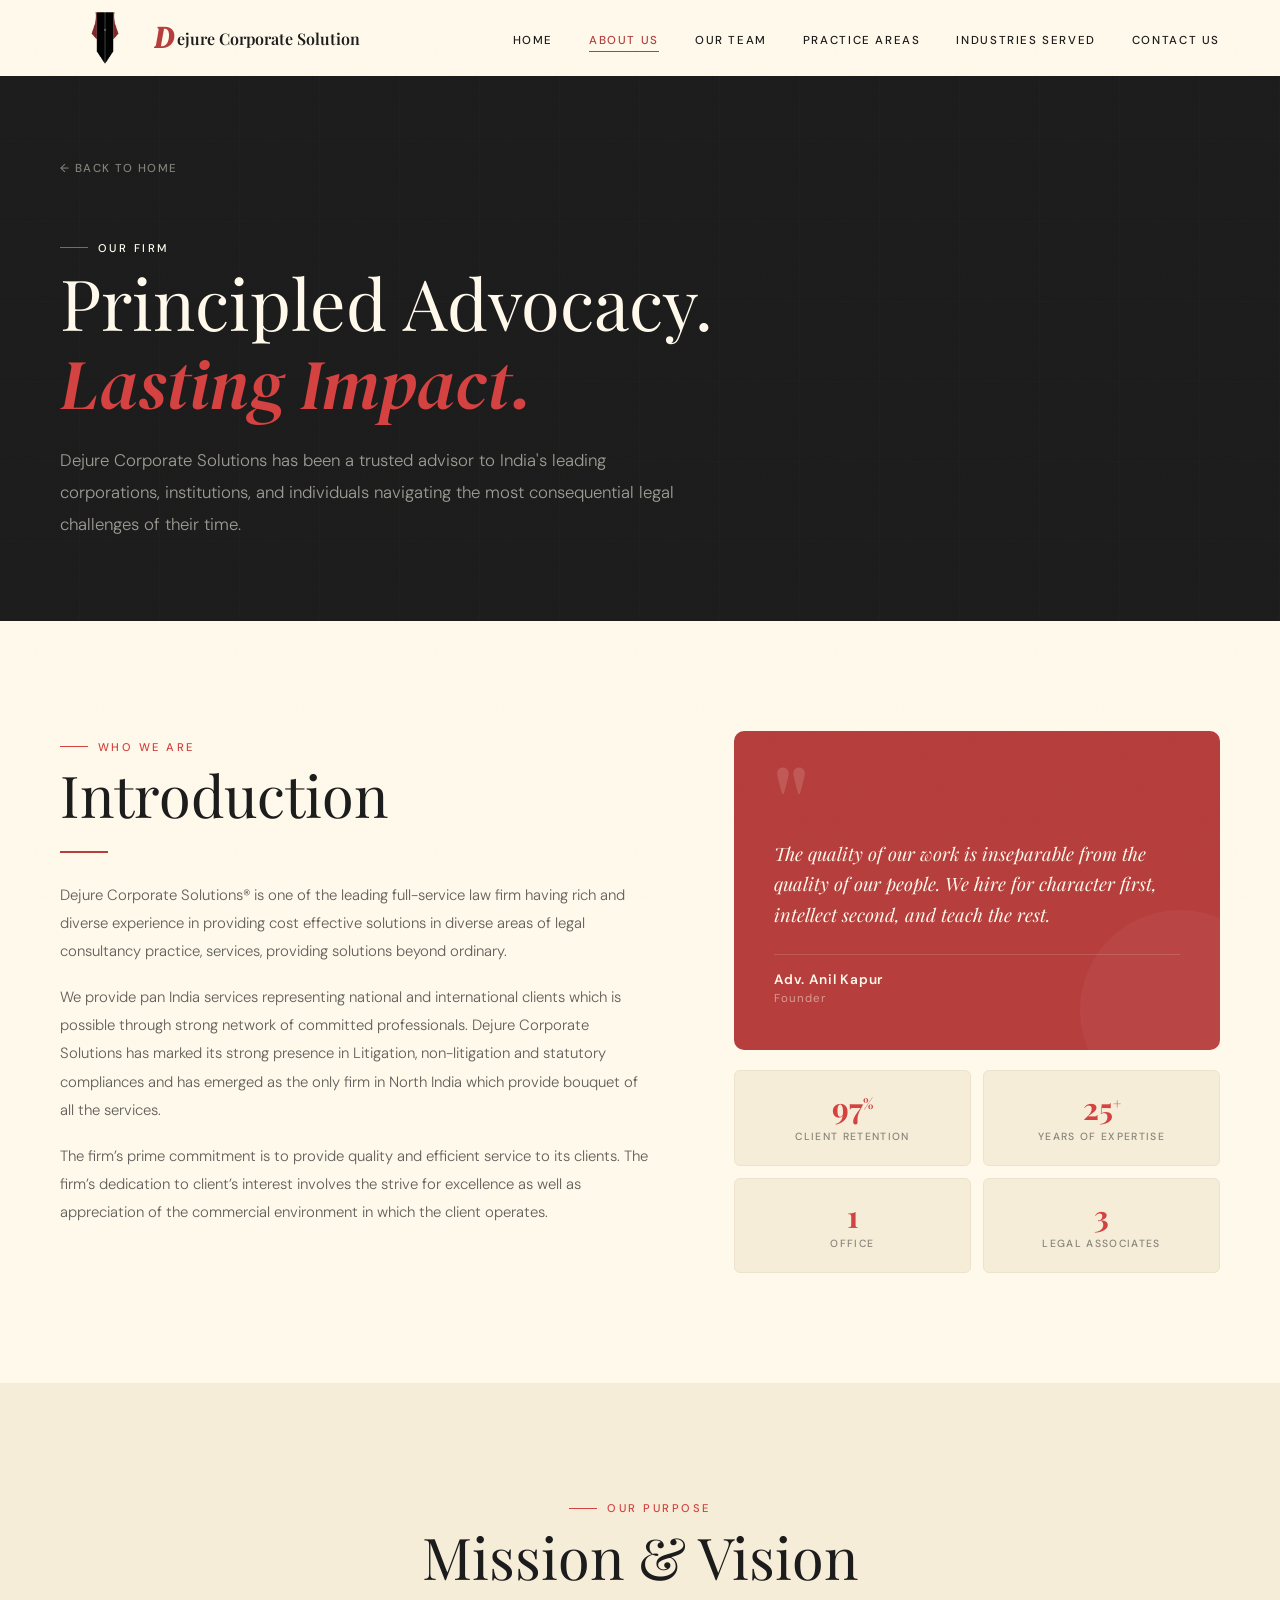
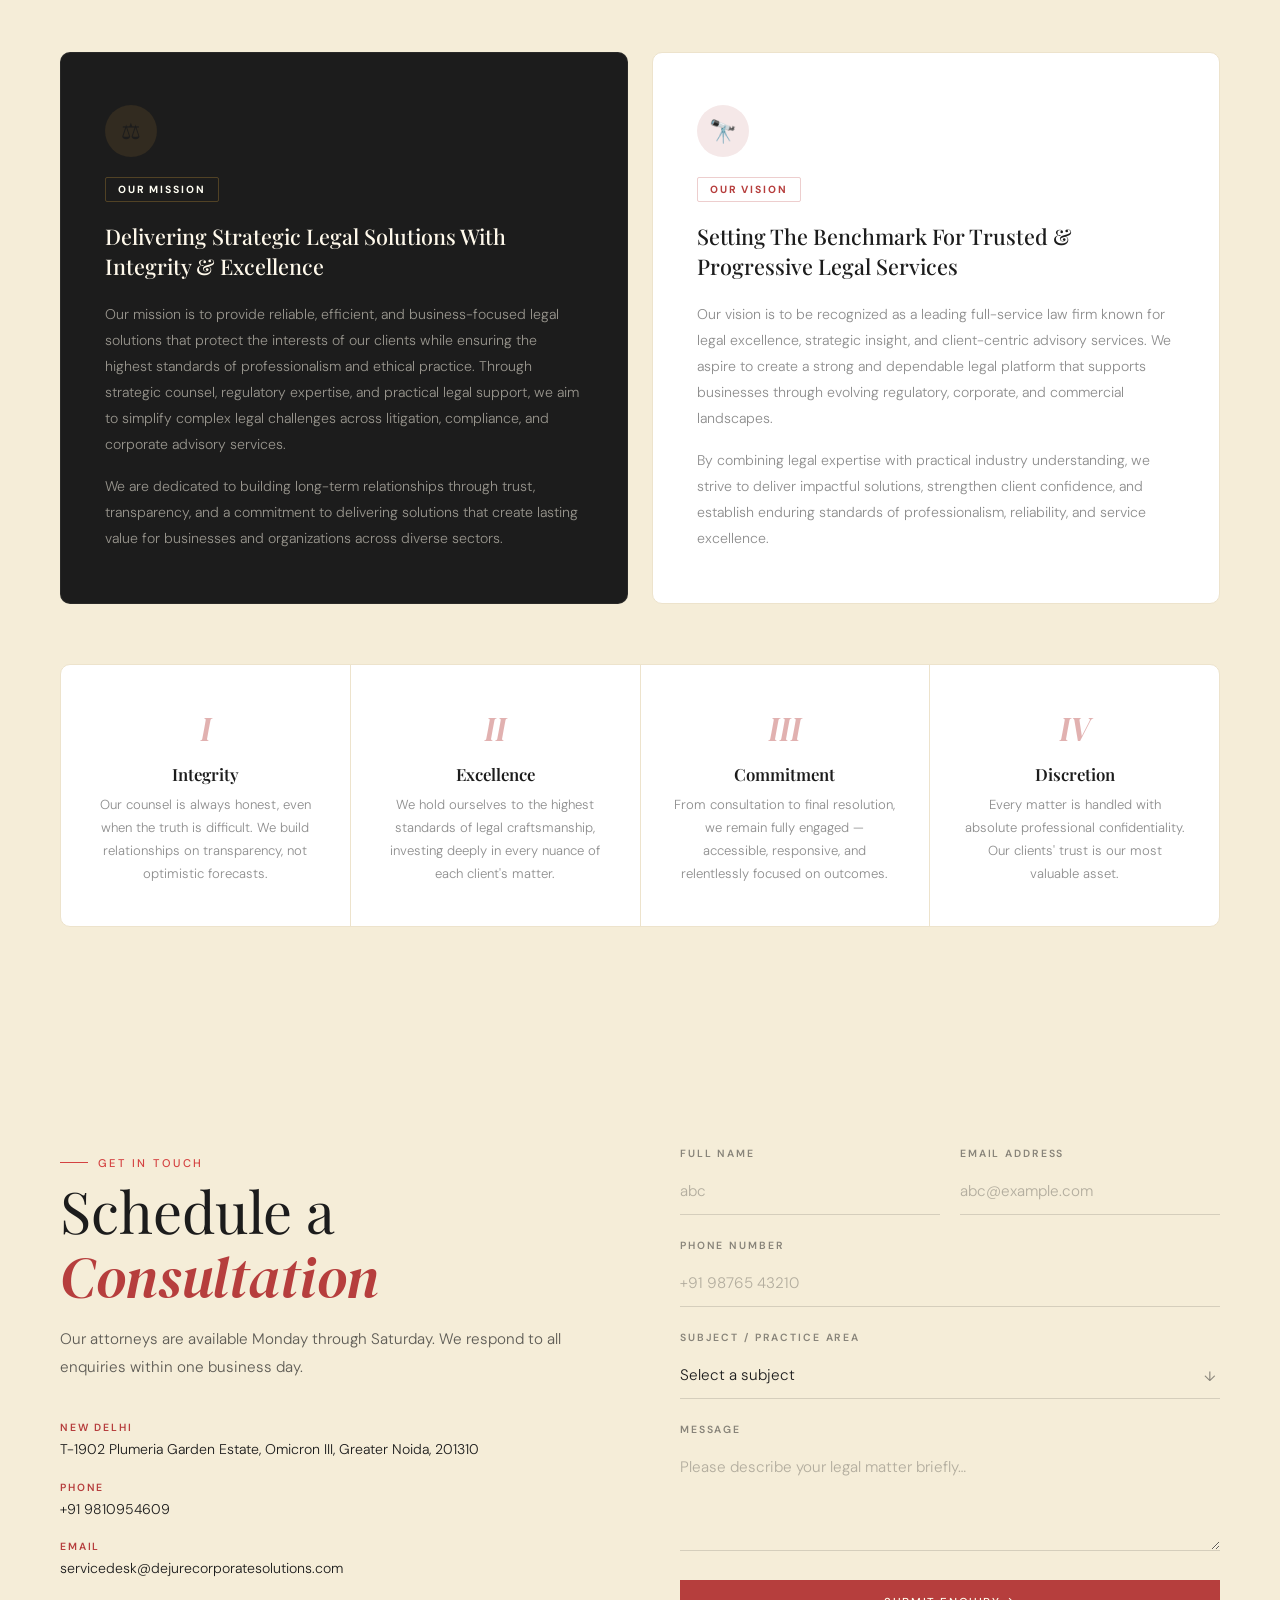
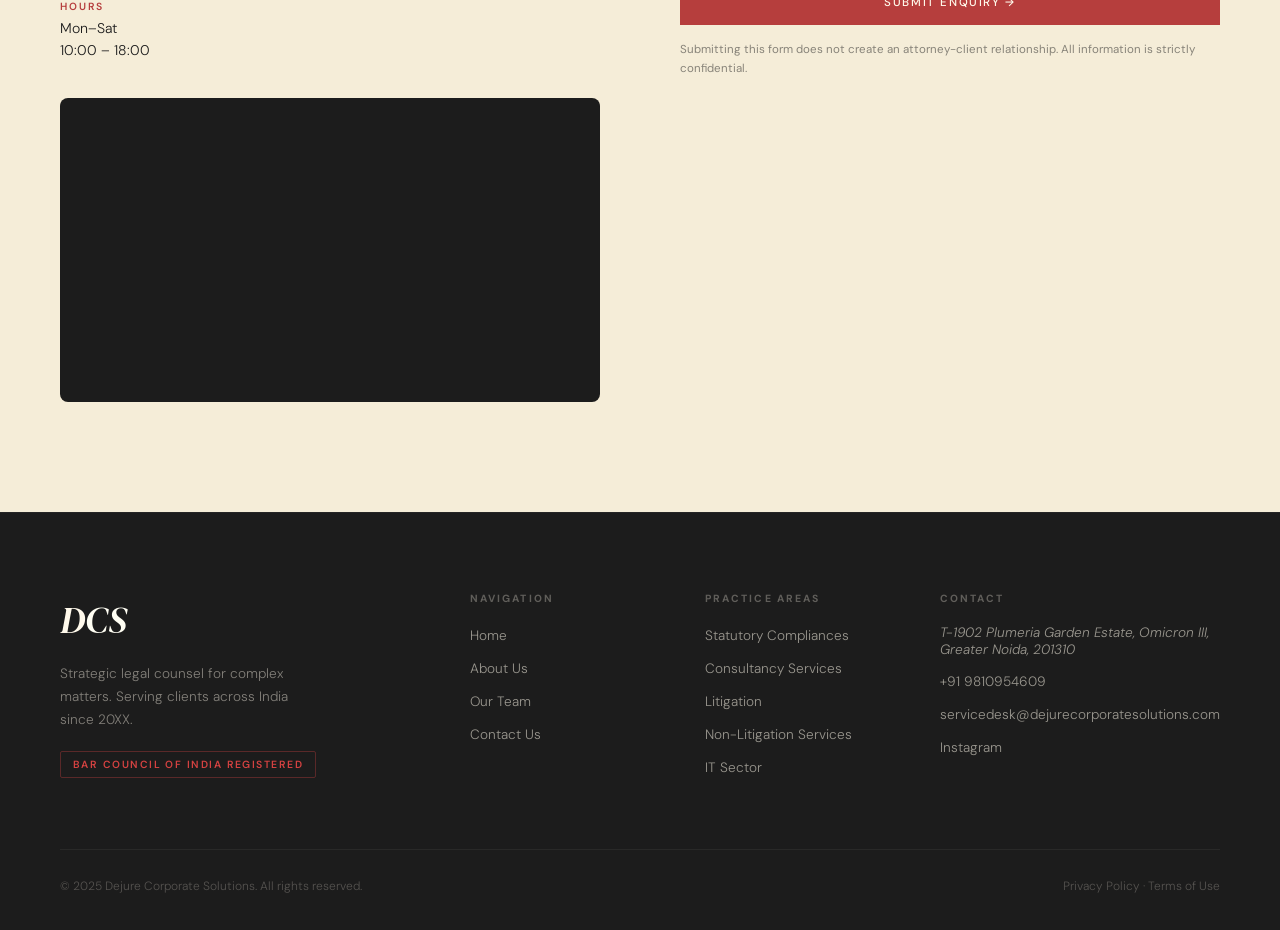
==== commit 3a7d6cb4: "Add files via upload" ====
--- a/about.html
+++ b/about.html
@@ -17,6 +17,7 @@
   <nav id="navbar">
     <div class="nav-inner">
       <a class="nav-logo" href="index.html">
+        <img src="logo.png" class="nav-logo-img" alt="Dejure logo" />
         <span class="logo-h">D</span>
         <span class="logo-full">ejure Corporate Solution</span>
       </a>
@@ -36,8 +37,10 @@
       <a href="index.html"       class="mob-link">Home</a>
       <a href="about.html"       class="mob-link">About Us</a>
       <a href="team.html"        class="mob-link">Our Team</a>
-      <a href="#about-contact"   class="mob-link">Contact</a>
-    </div>
+      <a href="practice.html"    class="mob-link">Practice Areas</a>
+      <a href="industries.html"  class="mob-link">Industries Served</a>
+      <a href="contact.html"     class="mob-link">Contact Us</a>
+</div>
   </nav>
 
   <!-- ══════════════════ ABOUT HERO ══════════════════ -->
@@ -82,7 +85,7 @@
               <span class="asm-label">Client Retention</span>
             </div>
             <div class="asm-item">
-              <span class="asm-num">30<sup>+</sup></span>
+              <span class="asm-num">25<sup>+</sup></span>
               <span class="asm-label">Years of Expertise</span>
             </div>
             <div class="asm-item">
@@ -153,35 +156,46 @@
   </section>
 
   
-  <!-- ══════════════════ CONTACT FORM ══════════════════ -->
-  <section class="section about-contact-section" id="about-contact">
-    <div class="container-wide">
-      <div class="about-contact-inner">
-        <div class="about-contact-left reveal">
+<!-- ══════════════════ CONTACT ══════════════════ -->
+  <section class="section contact-section" id="contact">
+    <div class="container-wide">
+      <div class="contact-inner">
+        <div class="contact-left reveal">
           <span class="section-eyebrow">Get in Touch</span>
-          <h2 class="section-heading">Let's Discuss<br /><em>Your Matter</em></h2>
+          <h2 class="section-heading">Schedule a<br /><em style="color:var(--mehroon);">Consultation</em></h2>
           <p>Our attorneys are available Monday through Saturday. We respond to all enquiries within one business day.</p>
-          <div class="acd-details">
-            <div class="cd-item">
-              <span class="cd-label">New Delhi (HQ)</span>
-              <span class="cd-val">12, Connaught Place, New Delhi 110 001</span>
+          <div class="contact-details">
+            <div class="cd-item">
+              <span class="cd-label">New Delhi</span>
+              <span class="cd-val">T-1902 Plumeria Garden Estate, Omicron III, Greater Noida, 201310</span>
             </div>
             <div class="cd-item">
               <span class="cd-label">Phone</span>
-              <span class="cd-val">+91 &nbsp; &nbsp;<br/> +91 &nbsp;</span>
+              <span class="cd-val">+91 9810954609</span>
             </div>
             <div class="cd-item">
               <span class="cd-label">Email</span>
-              <span class="cd-val">info@dejurecorporate.in</span>
+              <span class="cd-val">servicedesk@dejurecorporatesolutions.com</span>
             </div>
             <div class="cd-item">
               <span class="cd-label">Hours</span>
-              <span class="cd-val">Mon–Fri: 9 AM – 7 PM &nbsp;|&nbsp; Sat: 10 AM – 2 PM</span>
-            </div>
-          </div>
-        </div>
-        <div class="about-contact-right reveal reveal-delay-1">
-          <form class="contact-form" id="aboutContactForm">
+              <span class="cd-val">Mon–Sat <br/>10:00 – 18:00</span>
+            </div>
+          </div>
+          <div class="map-box" style="padding:0; overflow:hidden;">
+            <iframe
+              src="https://www.google.com/maps/embed?pb=!1m18!1m12!1m3!1d3507.1440497764584!2d77.549094474951!3d28.475208191208605!2m3!1f0!2f0!3f0!3m2!1i1024!2i768!4f13.1!3m3!1m2!1s0x390ceaa8967c73d3%3A0xf53e233d13794ad7!2sPlumeria%20Garden%20Estate%2C%20Omicron%20III%2C%20Greater%20Noida%2C%20Uttar%20Pradesh%20201310!5e0!3m2!1sen!2sin!4v1779396420278!5m2!1sen!2sin"
+              width="100%"
+              height="100%"
+              style="border:0; display:block; min-height:220px;"
+              allowfullscreen=""
+              loading="lazy"
+              referrerpolicy="no-referrer-when-downgrade">
+            </iframe>
+          </div>
+        </div>
+        <div class="contact-right reveal reveal-delay-1">
+          <form class="contact-form" id="contactForm">
             <div class="form-row">
               <div class="form-group">
                 <label>Full Name</label>
@@ -207,6 +221,7 @@
                   <option>Non-Litigation Services</option>
                   <option>IT Sector</option>
                   <option>HR Consultancy</option>
+                  <option>Others</option>
                 </select>
                 <span class="select-arrow">↓</span>
               </div>
@@ -222,6 +237,7 @@
       </div>
     </div>
   </section>
+
 
   <!-- FOOTER -->
   <footer>
@@ -238,7 +254,7 @@
             <li><a href="index.html">Home</a></li>
             <li><a href="about.html">About Us</a></li>
             <li><a href="team.html">Our Team</a></li>
-            <li><a href="#about-contact">Contact Us</a></li>
+            <li><a href="#contact">Contact Us</a></li>
           </ul>
         </div>
         <div class="footer-links-col">
@@ -254,11 +270,10 @@
         <div class="footer-links-col">
           <h4>Contact</h4>
           <ul>
-            <li><a><Address>Address</Address></a></li>
-            <li><a>+91 &nbsp;</a></li>
-            <li><a>+91 &nbsp;</a></li>
-            <li><a>email</a></li>
-          </ul>
+            <li><a><Address>T-1902 Plumeria Garden Estate, Omicron III, Greater Noida, 201310</Address></a></li>
+            <li><a>+91 9810954609</a></li>
+            <li><a>servicedesk@dejurecorporatesolutions.com</a></li>
+            <li><a href="https://www.instagram.com/dejurecorporate">Instagram</a></li>
         </div>
       </div>
       <div class="footer-bottom">
--- a/style.css
+++ b/style.css
@@ -117,18 +117,32 @@
   backdrop-filter: blur(12px);
   box-shadow: 0 1px 0 rgba(28,28,28,0.08);
 }
+.nav-logo-img {
+  width: 90px;
+  height: 90px;
+  object-fit: contain;
+  flex-shrink: 0;
+}
 nav.scrolled .nav-logo  { color: var(--charcoal); }
 nav.scrolled .logo-h    { color: var(--mehroon); }
 nav.scrolled .nav-link  { color: var(--charcoal); }
 nav.scrolled .nav-link:hover { color: var(--mehroon); }
 nav.scrolled .nav-cta   { background: var(--mehroon) !important; color: var(--cream) !important; }
 nav.scrolled .hamburger span { background: var(--charcoal); }
-
+.tp-member-img {
+  width: 100%;
+  height: 100%;
+  object-fit: cover;
+  object-position: center top;  /* keeps face in frame */
+  position: absolute;
+  z-index: 1;
+}
 /* Non-hero pages: nav always filled */
 body[data-page="about"]      nav,
 body[data-page="team"]       nav,
 body[data-page="practice"]   nav,
-body[data-page="industries"] nav {
+body[data-page="industries"] nav,
+body[data-page="home"]       nav {
   background: var(--cream);
   backdrop-filter: blur(12px);
   box-shadow: 0 1px 0 rgba(28,28,28,0.08);
@@ -523,19 +537,20 @@
 
 /* ── Team Preview (Home) ── */
 .team-section { background: var(--cream); }
-.team-preview-grid { display: grid; grid-template-columns: repeat(3, 1fr); gap: 28px; margin-bottom: 48px; }
+.team-preview-grid { display: grid; grid-template-columns: repeat(3, 1fr); gap: 28px; margin-bottom: 18px; }
 .tp-card {
   background: var(--white);
   border: 1px solid var(--cream-deeper);
   border-radius: 8px; overflow: hidden;
   transition: var(--transition); cursor: pointer;
+  display: flex; flex-direction: column;
 }
 .tp-card:hover { transform: translateY(-8px); box-shadow: 0 24px 60px rgba(28,28,28,0.1); }
 .tp-photo {
   width: 100%; aspect-ratio: 1;
   background: var(--mehroon);
   display: flex; align-items: center; justify-content: center;
-  position: relative; overflow: hidden;
+  position: relative; overflow: hidden; flex-shrink: 0;
 }
 .tp-photo--mehroon { background: var(--mehroon-light); }
 .tp-photo--beige   { background: linear-gradient(135deg, var(--mehroon), var(--charcoal-soft)); }
@@ -544,11 +559,11 @@
   background: repeating-linear-gradient(45deg, rgba(255,249,235,0.03) 0, rgba(255,249,235,0.03) 1px, transparent 1px, transparent 20px);
 }
 .tp-initials { font-family: 'DM Serif Display', serif; font-size: 3rem; color: rgba(255,249,235,0.25); position: relative; z-index: 1; }
-.tp-info { padding: 28px; }
+.tp-info { padding: 28px; display: flex; flex-direction: column; flex: 1;}
 .tp-info h3 { font-size: 1.25rem; font-weight: 500; margin-bottom: 4px; }
 .tp-role { font-size: 0.68rem; font-weight: 600; letter-spacing: 0.14em; text-transform: uppercase; color: var(--mehroon); margin-bottom: 14px; display: block; }
 .tp-info p { font-size: 0.83rem; font-weight: 300; line-height: 1.75; color: var(--text-muted); margin-bottom: 12px; }
-.tp-edu { font-size: 0.72rem; font-weight: 500; color: var(--text-muted); letter-spacing: 0.04em; padding-top: 12px; border-top: 1px solid var(--cream-deeper); }
+.tp-edu { font-size: 0.72rem; font-weight: 500; color: var(--text-muted); letter-spacing: 0.04em; padding-top: 12px; border-top: 1px solid var(--cream-deeper); margin-top: auto; }
 .team-cta { text-align: center; }
 
 /* ── Testimonial ── */
@@ -1470,7 +1485,7 @@
 .cp-strip { background: var(--mehroon); }
 .cp-strip-row {
   display: grid;
-  grid-template-columns: 1fr auto 1fr auto 1fr auto 1fr;
+  grid-template-columns: 1fr auto 1fr auto 1fr auto 1fr auto 1fr;
   align-items: stretch;
   min-height: 110px;
 }
@@ -2107,4 +2122,663 @@
   .ind-new-row  { grid-template-columns: 40px 1fr auto; gap: 16px; padding: 22px 0; }
   .ind-new-num  { font-size: 1.1rem; }
   .ind-new-name { font-size: 1rem; }
+}
+
+@media (max-width: 1024px) {
+ 
+  /* UTILITY */
+  .container-wide { padding: 0 40px; }
+  .section { padding: 80px 0; }
+ 
+  /* NAV */
+  .nav-inner { padding: 0 40px; }
+  .nav-links { gap: 24px; }
+  .nav-link  { font-size: 0.65rem; }
+ 
+  /* HERO */
+  .hero {
+    padding: calc(var(--nav-h) + 60px) 40px 60px;
+    gap: 40px;
+    grid-template-columns: 1fr 1fr;
+  }
+ 
+  /* ABOUT STRIP */
+  .about-strip-inner { grid-template-columns: 1fr; gap: 40px; }
+ 
+  /* WHY */
+  .why-grid { grid-template-columns: 1fr 1fr; }
+ 
+  /* SERVICES */
+  .services-box { grid-template-columns: 1fr; }
+  .services-left  { padding: 50px; border-right: none; border-bottom: 1px solid rgba(255,249,235,0.06); }
+  .services-right { padding: 40px 50px; }
+ 
+  /* TEAM */
+  .team-preview-grid { grid-template-columns: 1fr 1fr; }
+  .full-team-grid    { grid-template-columns: 1fr 1fr; }
+ 
+  /* FOOTER */
+  .footer-inner { grid-template-columns: 1fr 1fr; gap: 40px; }
+ 
+  /* ABOUT PAGE */
+  .about-intro-grid    { grid-template-columns: 1fr; gap: 48px; }
+  .mv-grid             { grid-template-columns: 1fr; }
+  .values-strip        { grid-template-columns: 1fr 1fr; }
+  .vs-divider:nth-child(2),
+  .vs-divider:nth-child(4),
+  .vs-divider:nth-child(6) { width: 100%; height: 1px; grid-column: 1 / -1; }
+  .about-contact-inner { grid-template-columns: 1fr; gap: 52px; }
+ 
+  /* PRACTICE PAGE */
+  .pa-statutory-inner   { grid-template-columns: 1fr; }
+  .pa-statutory-left    { border-right: none; border-bottom: 1px solid rgba(255,249,235,0.1); }
+  .pa-consultancy-inner { grid-template-columns: 1fr; }
+  .pa-consultancy-left  { border-right: none; border-bottom: 1px solid var(--cream-deeper); }
+  .pa-consultancy-right { padding: 40px; }
+  .pa-consultancy-grid  { grid-template-columns: 1fr 1fr; }
+  .pa-litigation-inner  { grid-template-columns: 1fr 1fr; gap: 40px; padding: 48px 40px; }
+  .pa-nonlit-inner      { grid-template-columns: 1fr; }
+  .pa-nonlit-left       { border-right: none; border-bottom: 1px solid rgba(255,249,235,0.06); }
+  .pa-it-top            { grid-template-columns: 1fr; gap: 24px; }
+  .pa-it-bottom         { grid-template-columns: 1fr 1fr; }
+  .practice-contact-inner { grid-template-columns: 1fr; gap: 52px; }
+ 
+  /* INDUSTRIES PAGE */
+  .ind-layout   { grid-template-columns: 1fr; padding: 60px 40px; }
+  .ind-sidebar  { position: static; padding-right: 0; margin-bottom: 40px; }
+  .ind-sidebar-nav { flex-direction: row; flex-wrap: wrap; gap: 8px; }
+  .ind-sidebar-nav a {
+    border-left: none; border-bottom: 2px solid transparent;
+    padding: 6px 14px; border-radius: 4px;
+  }
+  .ind-sidebar-nav a:hover,
+  .ind-sidebar-nav a.active { border-left: none; border-bottom-color: var(--mehroon); }
+  .ind-it-client-panel { grid-template-columns: 1fr; }
+  .ind-it-client-left  { border-right: none; border-bottom: 1px solid rgba(255,249,235,0.08); }
+  .ind-grid-3 { grid-template-columns: 1fr 1fr; }
+ 
+  /* CONTACT PAGE */
+  .cp-strip-row { grid-template-columns: 1fr 1fr; }
+  .cp-strip-divider:nth-child(2),
+  .cp-strip-divider:nth-child(4),
+  .cp-strip-divider:nth-child(6) { display: none; }
+  .cp-body-inner { grid-template-columns: 1fr; gap: 60px; }
+  .cp-map { aspect-ratio: 16/9; }
+}
+ 
+ 
+/* ─────────────────────────────────────────
+   MOBILE  ≤ 768px
+───────────────────────────────────────── */
+@media (max-width: 768px) {
+ 
+  /* UTILITY */
+  .container-wide { padding: 0 20px; }
+  .section        { padding: 60px 0; }
+ 
+  /* ── NAV ── */
+  .nav-inner    { padding: 0 20px; }
+  .nav-links    { display: none; }
+  .hamburger    { display: flex; }
+  .mobile-menu  { padding: 20px 20px 28px; }
+  .mob-link     { font-size: 0.9rem; padding: 14px 0; }
+ 
+  /* ── HERO ── */
+  .hero {
+    grid-template-columns: 1fr;
+    padding: calc(var(--nav-h) + 40px) 20px 48px;
+    gap: 40px;
+    min-height: auto;
+  }
+  .hero-title    { font-size: clamp(2.2rem, 8vw, 3.2rem); }
+  .hero-desc     { font-size: 0.92rem; max-width: 100%; }
+  .hero-actions  { flex-direction: column; gap: 12px; }
+  .hero-actions .btn { width: 100%; justify-content: center; }
+  .hero-visual   { grid-template-columns: 1fr 1fr; gap: 12px; }
+  .hero-card     { padding: 24px 18px; }
+  .hcard-num     { font-size: 2rem; }
+ 
+  /* ── ABOUT STRIP ── */
+  .about-strip          { padding: 56px 0; }
+  .about-strip-inner    { grid-template-columns: 1fr; gap: 28px; margin-bottom: 40px; }
+  .about-stats          { flex-wrap: wrap; gap: 20px; padding-top: 32px; }
+  .astat-divider        { display: none; }
+  .astat                { flex: 0 0 calc(50% - 10px); text-align: left; }
+  .astat-n              { font-size: 2rem; }
+ 
+  /* ── PRACTICE LIST (home) ── */
+  .section-header       { margin-bottom: 40px; }
+  .practice-item        { grid-template-columns: 44px 1fr; gap: 16px; padding: 28px 0; }
+  .pi-num               { font-size: 2rem; }
+  .pi-body h3           { font-size: 1.15rem; }
+  .practice-item::after { display: none; }
+ 
+  /* ── WHY GRID ── */
+  .why-grid   { grid-template-columns: 1fr; gap: 16px; }
+  .why-card   { padding: 28px 24px; }
+ 
+  /* ── SERVICES ── */
+  .services-box         { border-radius: 8px; }
+  .services-left        { padding: 36px 24px; }
+  .services-right       { padding: 32px 24px; }
+  .services-list li     { padding: 18px 0; gap: 14px; }
+ 
+  /* ── TEAM PREVIEW (home) ── */
+  .team-preview-grid  { grid-template-columns: 1fr; gap: 20px; }
+  .tp-photo           { aspect-ratio: 3/1; }
+  .tp-initials        { font-size: 2rem; }
+  .tp-info            { padding: 20px; }
+  .team-cta           { margin-top: 8px; }
+ 
+  /* ── FULL TEAM GRID ── */
+  .full-team-grid     { grid-template-columns: 1fr 1fr; gap: 16px; }
+  .ft-photo           { height: 90px; }
+  .ft-photo span      { font-size: 1.4rem; }
+  .ft-card > h3       { font-size: 1rem; padding: 16px 16px 4px; }
+  .ft-role            { padding: 0 16px 10px; }
+  .ft-card > p        { padding: 0 16px 10px; font-size: 0.78rem; }
+  .ft-edu             { padding: 10px 16px 16px; font-size: 0.65rem; }
+ 
+  /* ── TESTIMONIAL ── */
+  .testimonial-section  { padding: 64px 0; }
+  .testimonial-inner    { padding: 0 20px; }
+  .testimonial-quote-mark { font-size: 5rem; }
+ 
+  /* ── CONTACT (home) ── */
+  .contact-inner    { grid-template-columns: 1fr; gap: 48px; }
+  .contact-left p   { font-size: 0.88rem; }
+  .contact-details  { gap: 16px; }
+  .form-row         { grid-template-columns: 1fr; gap: 0; }
+ 
+  /* ── FOOTER ── */
+  .footer-inner   { grid-template-columns: 1fr 1fr; gap: 32px; padding-bottom: 40px; }
+  footer          { padding: 56px 0 28px; }
+  .footer-logo    { font-size: 2rem; }
+  .footer-bottom  { flex-direction: column; gap: 8px; text-align: center; font-size: 0.7rem; }
+ 
+  /* ── ABOUT PAGE ── */
+  .about-page-hero     { padding: calc(var(--nav-h) + 40px) 0 48px; }
+  .about-hero-title    { font-size: clamp(2rem, 7vw, 3rem); }
+  .about-hero-desc     { font-size: 0.92rem; }
+  .about-intro-section .section { padding: 56px 0; }
+  .about-intro-grid    { grid-template-columns: 1fr; gap: 36px; }
+  .about-quote-card    { padding: 32px 24px; }
+  .aqc-mark            { font-size: 3.5rem; }
+  .about-stats-mini    { grid-template-columns: 1fr 1fr; gap: 10px; }
+  .asm-item            { padding: 16px; }
+ 
+  /* Mission/Vision */
+  .mission-vision-section .section { padding: 56px 0; }
+  .mv-grid   { grid-template-columns: 1fr; gap: 16px; }
+  .mv-card   { padding: 36px 28px; }
+  .values-strip { grid-template-columns: 1fr; }
+  .vs-divider   { width: 100%; height: 1px; }
+  .vs-item      { padding: 28px 20px; }
+ 
+  /* About contact */
+  .about-contact-inner { grid-template-columns: 1fr; gap: 40px; }
+ 
+  /* ── TEAM PAGE ── */
+  .team-hero-section { padding: calc(var(--nav-h) + 40px) 0 48px; }
+  .team-hero-title   { font-size: clamp(2rem, 7vw, 3rem); margin-bottom: 1rem; }
+ 
+  /* ── PRACTICE PAGE ── */
+  .practice-page-hero   { padding: calc(var(--nav-h) + 40px) 0 48px; }
+  .practice-hero-title  { font-size: clamp(2rem, 7vw, 3rem); }
+  .practice-hero-desc   { font-size: 0.92rem; }
+  .practice-areas-section { padding: 48px 0 60px; }
+  .practice-areas-section .container-wide { gap: 20px; }
+ 
+  .pa-card { border-radius: 8px; }
+  .pa-statutory-left,
+  .pa-statutory-right   { padding: 32px 24px; }
+  .pa-statutory-left h2 { font-size: 2rem; }
+  .pa-tags-grid         { gap: 8px; }
+  .pa-tag-pill          { font-size: 0.8rem; padding: 8px 12px; }
+ 
+  .pa-consultancy-left,
+  .pa-consultancy-right { padding: 32px 24px; }
+  .pa-consultancy-left h2 { font-size: 1.8rem; }
+  .pa-consultancy-grid  { grid-template-columns: 1fr; }
+  .pa-con-card          { padding: 24px 20px; border-right: none !important; }
+  .pa-con-card:nth-child(3) { border-bottom: 1px solid var(--cream-deeper) !important; }
+ 
+  .pa-litigation-inner  { grid-template-columns: 1fr; gap: 24px; padding: 32px 24px; }
+  .pa-lit-heading h2    { font-size: 2rem; }
+  .pa-lit-tags          { gap: 6px; }
+  .pa-bg-watermark      { font-size: 5rem; bottom: -8px; }
+ 
+  .pa-nonlit-left,
+  .pa-nonlit-right      { padding: 32px 24px; }
+  .pa-nonlit-right h2   { font-size: 1.8rem; }
+  .pa-nonlit-compact-grid { grid-template-columns: 1fr; }
+ 
+  .pa-it-inner          { padding: 32px 24px; }
+  .pa-it-top            { gap: 20px; padding-bottom: 32px; margin-bottom: 32px; }
+  .pa-it-heading h2     { font-size: 2rem; }
+  .pa-it-intro p        { padding-top: 0; font-size: 0.88rem; }
+  .pa-it-bottom         { grid-template-columns: 1fr; gap: 24px; }
+  .pa-it-feature        { padding-top: 16px; }
+ 
+  .practice-contact-inner { grid-template-columns: 1fr; gap: 40px; }
+ 
+  /* ── INDUSTRIES PAGE ── */
+  .ind-page-hero        { padding: calc(var(--nav-h) + 40px) 0 48px; }
+  .ind-page-hero-title  { font-size: clamp(2rem, 7vw, 3rem); }
+  .ind-page-hero-desc   { font-size: 0.92rem; }
+  .ind-layout           { padding: 40px 20px; }
+  .ind-sidebar-nav      { gap: 6px; }
+  .ind-sidebar-nav a    { font-size: 0.75rem; padding: 6px 12px; }
+ 
+  .ind-block            { padding: 48px 0; }
+  .ind-block-title      { font-size: 1.7rem; }
+  .ind-section-num      { font-size: 3.5rem; }
+ 
+  .ind-it-client-panel  { grid-template-columns: 1fr; }
+  .ind-it-client-left   { padding: 24px 20px; }
+  .ind-it-client-entry  { padding: 20px 20px; gap: 14px; }
+  .ind-it-client-num    { font-size: 1.4rem; min-width: 32px; }
+  .ind-it-client-body h5 { font-size: 1rem; }
+  .ind-it-client-divider { margin: 0 20px; }
+ 
+  .ind-10-grid          { grid-template-columns: 1fr; }
+  .ind-10-item          { padding: 20px; gap: 14px; }
+  .ind-10-item:nth-child(2n) { border-right: none; }
+  .ind-10-item:nth-child(9)  { border-bottom: 1px solid var(--cream-deeper); }
+  .ind-10-num           { font-size: 1.4rem; min-width: 28px; }
+ 
+  .fmcg-strip-wrap      { margin-top: 1.5rem; }
+  .fmcg-pill            { min-width: 180px; padding: 1.2rem 1.4rem 1.1rem; }
+ 
+  .fin-grid             { grid-template-columns: 1fr; gap: .4rem; }
+  .fin-card             { padding: 1.4rem 1.2rem; }
+ 
+  .ind-grid-3           { grid-template-columns: 1fr; }
+ 
+  /* ── CONTACT PAGE ── */
+  .cp-hero              { padding: calc(var(--nav-h) + 40px) 0 48px; }
+  .cp-hero-title        { font-size: clamp(2rem, 7vw, 3rem); }
+  .cp-hero-desc         { font-size: 0.92rem; }
+  .cp-strip-row         { grid-template-columns: 1fr; }
+  .cp-strip-divider     { display: none; }
+  .cp-strip-card        { padding: 20px 20px; }
+  .cp-body-inner        { grid-template-columns: 1fr; gap: 48px; }
+  .cp-map               { aspect-ratio: 16/9; }
+  .cp-expect-box        { padding: 24px 20px; }
+  .cp-radio-row         { gap: 8px; }
+  .cp-radio-box         { padding: 8px 14px; font-size: 0.78rem; }
+ 
+  /* ── IND NEW ROW (home industries list) ── */
+  .ind-new-row  { grid-template-columns: 40px 1fr auto; gap: 14px; padding: 20px 0; }
+  .ind-new-num  { font-size: 1.1rem; }
+  .ind-new-name { font-size: 1rem; }
+  .ind-new-tag  { display: none !important; }
+}
+ 
+ 
+/* ─────────────────────────────────────────
+   SMALL MOBILE  ≤ 480px
+───────────────────────────────────────── */
+@media (max-width: 480px) {
+ 
+  /* UTILITY */
+  .container-wide { padding: 0 16px; }
+  .section        { padding: 48px 0; }
+  .section-heading { font-size: clamp(1.8rem, 7vw, 2.4rem); }
+ 
+  /* NAV */
+  .nav-inner { padding: 0 16px; }
+  .logo-full { display: none; } /* show only "D" on very small screens */
+  .logo-h    { font-size: 2rem; }
+ 
+  /* HERO */
+  .hero { padding: calc(var(--nav-h) + 32px) 16px 40px; }
+  .hero-title { font-size: clamp(1.9rem, 7.5vw, 2.6rem); }
+  .hero-visual { grid-template-columns: 1fr 1fr; gap: 8px; }
+  .hero-card { padding: 18px 14px; }
+  .hcard-num { font-size: 1.7rem; }
+  .hcard-label { font-size: 0.6rem; }
+ 
+  /* ABOUT STATS */
+  .astat { flex: 0 0 100%; }
+  .astat-n { font-size: 1.8rem; }
+ 
+  /* SERVICES */
+  .services-left  { padding: 28px 16px; }
+  .services-right { padding: 24px 16px; }
+ 
+  /* TEAM */
+  .full-team-grid { grid-template-columns: 1fr; }
+  .tp-photo       { aspect-ratio: 16/7; }
+ 
+  /* FOOTER */
+  .footer-inner   { grid-template-columns: 1fr; gap: 28px; }
+  .footer-logo    { font-size: 1.8rem; }
+ 
+  /* ABOUT */
+  .mv-card      { padding: 28px 20px; }
+  .about-quote-card { padding: 24px 18px; }
+  .asm-item     { padding: 14px; }
+  .asm-num      { font-size: 1.6rem; }
+ 
+  /* PRACTICE */
+  .pa-statutory-left,
+  .pa-statutory-right,
+  .pa-consultancy-left,
+  .pa-consultancy-right,
+  .pa-nonlit-left,
+  .pa-nonlit-right,
+  .pa-it-inner  { padding: 24px 16px; }
+  .pa-litigation-inner { padding: 24px 16px; }
+  .pa-tag-pill  { font-size: 0.75rem; padding: 7px 10px; }
+  .pa-bg-watermark { font-size: 4rem; }
+ 
+  /* INDUSTRIES */
+  .ind-layout   { padding: 32px 16px; }
+  .ind-block    { padding: 36px 0; }
+  .ind-it-client-entry { padding: 16px; gap: 10px; }
+  .ind-it-client-num   { font-size: 1.2rem; min-width: 26px; }
+  .ind-10-item  { padding: 16px; }
+  .ind-block-title { font-size: 1.5rem; }
+  .fmcg-pill    { min-width: 160px; }
+  .cosm-badge   { flex-direction: column; gap: 0.6rem; padding: 1rem 1.2rem; }
+ 
+  /* CONTACT */
+  .cp-hero  { padding: calc(var(--nav-h) + 32px) 0 40px; }
+  .cp-strip-card { padding: 16px; gap: 12px; }
+  .cp-expect-box { padding: 20px 16px; }
+  .cp-bar-badge  { padding: 16px; }
+ 
+  /* HOME INDUSTRIES ROW */
+  .ind-new-row  { gap: 10px; padding: 18px 0; }
+  .ind-new-name { font-size: 0.92rem; }
+}
+ 
+ 
+/* ─────────────────────────────────────────
+   EXTRA SMALL  ≤ 360px
+───────────────────────────────────────── */
+@media (max-width: 360px) {
+  .hero-title { font-size: 1.75rem; }
+  .hero-visual { grid-template-columns: 1fr; }
+  .section-heading { font-size: 1.7rem; }
+  .full-team-grid { grid-template-columns: 1fr; }
+  .ind-new-row { grid-template-columns: 32px 1fr auto; gap: 8px; }
+  .pa-tag-pill { font-size: 0.72rem; padding: 6px 8px; }
+}
+ 
+/* ─────────────────────────────────────────
+   MOBILE MENU — full links (all pages)
+   Add missing pages to mobile menu links
+───────────────────────────────────────── */
+ 
+/* Ensure mobile menu has correct links for all pages */
+.mobile-menu {
+  padding: 16px 20px 28px;
+  gap: 0;
+}
+.mob-link {
+  display: block;
+  padding: 15px 0;
+  font-size: 0.88rem;
+  letter-spacing: 0.1em;
+  border-bottom: 1px solid rgba(255,249,235,0.08);
+  transition: color 0.2s;
+}
+.mob-link:hover { color: var(--mehroon-light); }
+.mob-link:last-child { border-bottom: none; }
+ 
+/* ─────────────────────────────────────────
+   TOUCH-FRIENDLY adjustments
+───────────────────────────────────────── */
+@media (max-width: 768px) {
+ 
+  /* Bigger tap targets */
+  .btn { min-height: 48px; padding: 14px 28px; }
+  .nav-link { min-height: 44px; display: flex; align-items: center; }
+  .mob-link { min-height: 48px; }
+  .ind-new-row { min-height: 56px; }
+  .practice-item { cursor: pointer; -webkit-tap-highlight-color: rgba(182,62,61,0.08); }
+  .ind-new-row   { -webkit-tap-highlight-color: transparent; }
+ 
+  /* Disable hover-only effects on touch — let click handle them */
+  .pa-card:hover     { transform: none; box-shadow: none; }
+  .why-card:hover    { transform: none; box-shadow: none; }
+  .tp-card:hover     { transform: none; box-shadow: none; }
+  .ft-card:hover     { transform: none; box-shadow: none; }
+  .mv-card:hover     { transform: none; box-shadow: none; }
+ 
+  /* Keep maroon top bar on why cards always visible on mobile */
+  .why-card::before  { background: var(--mehroon); }
+ 
+  /* Scroll snap for horizontal strips */
+  .fmcg-strip-wrap {
+    scroll-snap-type: x mandatory;
+    -webkit-overflow-scrolling: touch;
+  }
+  .fmcg-pill { scroll-snap-align: start; }
+ 
+  /* Better form UX on mobile */
+  .form-group input,
+  .form-group textarea,
+  .select-wrap select {
+    font-size: 16px; /* prevents iOS zoom on focus */
+    padding: 14px 0;
+  }
+  .select-wrap select { padding-right: 28px; }
+ 
+  /* Contact strip stacked nicely */
+  .cp-strip-card { flex-direction: row; align-items: flex-start; }
+}
+ 
+/* ─────────────────────────────────────────
+   INDUSTRIES sidebar — horizontal pill style on mobile
+───────────────────────────────────────── */
+@media (max-width: 1024px) {
+  .ind-sidebar-nav {
+    display: flex;
+    flex-direction: row;
+    flex-wrap: wrap;
+    gap: 8px;
+    margin-bottom: 8px;
+  }
+  .ind-sidebar-nav a:empty { display: none; } /* hide blank placeholder anchors */
+  .ind-sidebar-nav a {
+    background: var(--cream-dark);
+    border: 1px solid var(--cream-deeper);
+    border-bottom: 2px solid transparent;
+    border-radius: 4px;
+    font-size: 0.75rem;
+    padding: 7px 14px;
+    white-space: nowrap;
+  }
+  .ind-sidebar-nav a:hover,
+  .ind-sidebar-nav a.active {
+    background: var(--white-pale);
+    border-color: var(--mehroon);
+    color: var(--mehroon);
+  }
+}
+ 
+/* ─────────────────────────────────────────
+   PRINT — hide nav/grain for clean print
+───────────────────────────────────────── */
+@media print {
+  .grain, nav, .hamburger, .mobile-menu, footer { display: none; }
+  body { background: white; }
+  .hero, .about-page-hero, .practice-page-hero,
+  .ind-page-hero, .cp-hero, .team-hero-section {
+    padding-top: 40px !important;
+    background: white !important;
+    color: black !important;
+  }
+}
+ 
+body[data-page="home"] nav {
+  background: var(--cream);
+  backdrop-filter: blur(12px);
+  box-shadow: 0 1px 0 rgba(28,28,28,0.08);
+}
+body[data-page="home"] nav .nav-logo  { color: var(--charcoal); }
+body[data-page="home"] nav .logo-h    { color: var(--mehroon); }
+body[data-page="home"] nav .nav-link  { color: var(--charcoal); }
+body[data-page="home"] nav .nav-link:hover { color: var(--mehroon); }
+body[data-page="home"] nav .nav-link::after { background: var(--mehroon); }
+body[data-page="home"] nav .nav-link.active { color: var(--mehroon); }
+body[data-page="home"] nav .hamburger span { background: var(--charcoal); }
+    /* ── FMCG: Horizontal scrolling ticker-card strip ── */
+    .fmcg-strip-wrap {
+      margin-top: 2rem;
+      overflow-x: auto;
+      padding-bottom: .5rem;
+      -ms-overflow-style: none;
+      scrollbar-width: none;
+    }
+    .fmcg-strip-wrap::-webkit-scrollbar { display: none; }
+
+    .fmcg-strip {
+      display: flex;
+      gap: 1.25rem;
+      width: max-content;
+    }
+
+    .fmcg-pill {
+      position: relative;
+      background: var(--cream, #f5f0e8);
+      border: none;
+      border-radius: 0;
+      padding: 1.6rem 2rem 1.4rem;
+      min-width: 220px;
+      max-width: 240px;
+      flex-shrink: 0;
+      overflow: hidden;
+      transition: background .25s, color .25s, transform .2s;
+    }
+    .fmcg-pill::before {
+      content: '';
+      position: absolute;
+      inset: 0;
+      background: #b63e3d;
+      transform: scaleY(0);
+      transform-origin: bottom;
+      transition: transform .3s cubic-bezier(.4,0,.2,1);
+      z-index: 0;
+    }
+    .fmcg-pill:hover::before { transform: scaleY(1); }
+    .fmcg-pill:hover { transform: translateY(-3px); }
+
+    .fmcg-pill-num {
+      display: block;
+      font-size: .68rem;
+      letter-spacing: .12em;
+      color: var(--dark, #1a1810);
+      font-family: 'DM Sans', sans-serif;
+      margin-bottom: .7rem;
+      position: relative;
+      z-index: 1;
+      transition: color .25s;
+    }
+    .fmcg-pill h5 {
+      font-family: 'Playfair Display', serif;
+      font-size: 1rem;
+      font-weight: 600;
+      line-height: 1.35;
+      color: var(--dark, #1a1810);
+      position: relative;
+      z-index: 1;
+      transition: color .25s;
+      margin: 0;
+    }
+    .fmcg-pill:hover h5 { color: #fff; }
+    .fmcg-pill:hover .fmcg-pill-num { color: rgba(255,255,255,.8); }
+
+    /* ── FINANCIAL: Two-column feature grid ── */
+    .fin-grid {
+      margin-top: 2rem;
+      display: grid;
+      grid-template-columns: 1fr 1fr;
+      gap: .5rem;
+      border: none;
+    }
+    @media (max-width: 680px) {
+      .fin-grid { grid-template-columns: 1fr; }
+    }
+
+    .fin-card {
+      padding: 2rem 1.8rem;
+      border: none;
+      position: relative;
+      transition: background .25s, color .25s;
+      background: var(--cream, #f5f0e8);
+    }
+    .fin-card:hover { background: #b63e3d; }
+    .fin-card:hover .fin-card-num,
+    .fin-card:hover h6,
+    .fin-card:hover p { color: #fff; }
+
+    .fin-card-num {
+      display: inline-block;
+      font-family: 'DM Sans', sans-serif;
+      font-size: .65rem;
+      letter-spacing: .15em;
+      color: var(--dark, #1a1810);
+      margin-bottom: .9rem;
+      transition: color .25s;
+    }
+    .fin-card h6 {
+      font-family: 'Playfair Display', serif;
+      font-size: 1.05rem;
+      font-weight: 600;
+      line-height: 1.3;
+      color: var(--dark, #1a1810);
+      margin: 0 0 .7rem;
+      transition: color .25s;
+    }
+    .fin-card p {
+      font-family: 'DM Sans', sans-serif;
+      font-size: .88rem;
+      line-height: 1.65;
+      color: var(--text-muted, #5a5240);
+      margin: 0;
+      transition: color .25s;
+    }
+
+    /* ── COSMETICS: Same style as Healthcare (single-statement block) ── */
+    /* inherits .ind-block styles from style.css */
+
+    /* Cosmetics membership badge — mirrors the ethics committee note */
+    .cosm-badge {
+      display: inline-flex;
+      align-items: flex-start;
+      gap: 1rem;
+      margin-top: 1.5rem;
+      padding: 1.4rem 1.6rem;
+      border-left: 3px solid #b63e3d;
+      background: rgba(182,62,61,.06);
+    }
+    .cosm-badge-icon {
+      font-size: 1.4rem;
+      line-height: 1;
+      flex-shrink: 0;
+      margin-top: .1rem;
+    }
+    .cosm-badge p {
+      font-family: 'DM Sans', sans-serif;
+      font-size: .92rem;
+      line-height: 1.6;
+      color: var(--text-muted, #5a5240);
+      margin: 0;
+    }
+    .cosm-badge strong {
+      display: block;
+      font-family: 'Playfair Display', serif;
+      font-size: 1rem;
+      color: var(--dark, #1a1810);
+      font-weight: 600;
+      margin-bottom: .25rem;
+    }
+
+    @media (max-width: 1024px) {
+  .cp-strip-row { grid-template-columns: 1fr 1fr; }
+  .cp-strip-divider { display: none; }
 }
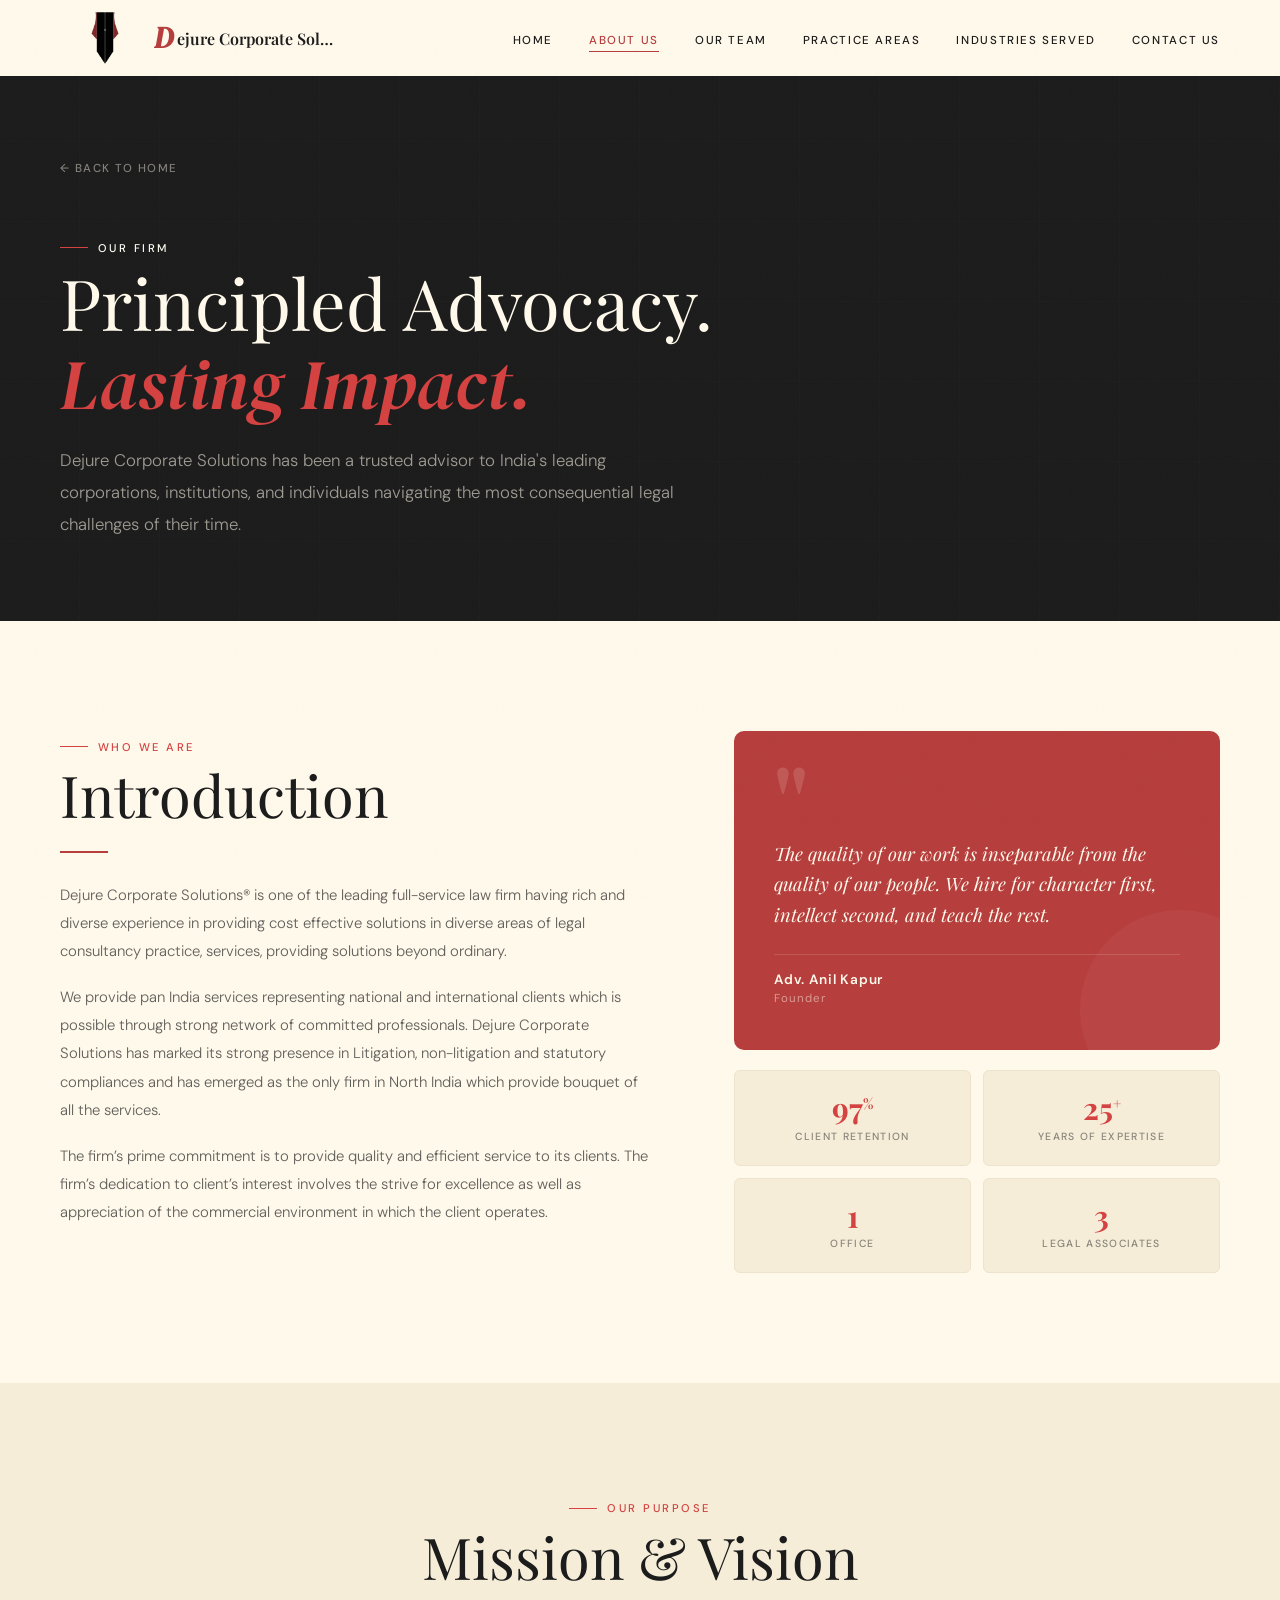
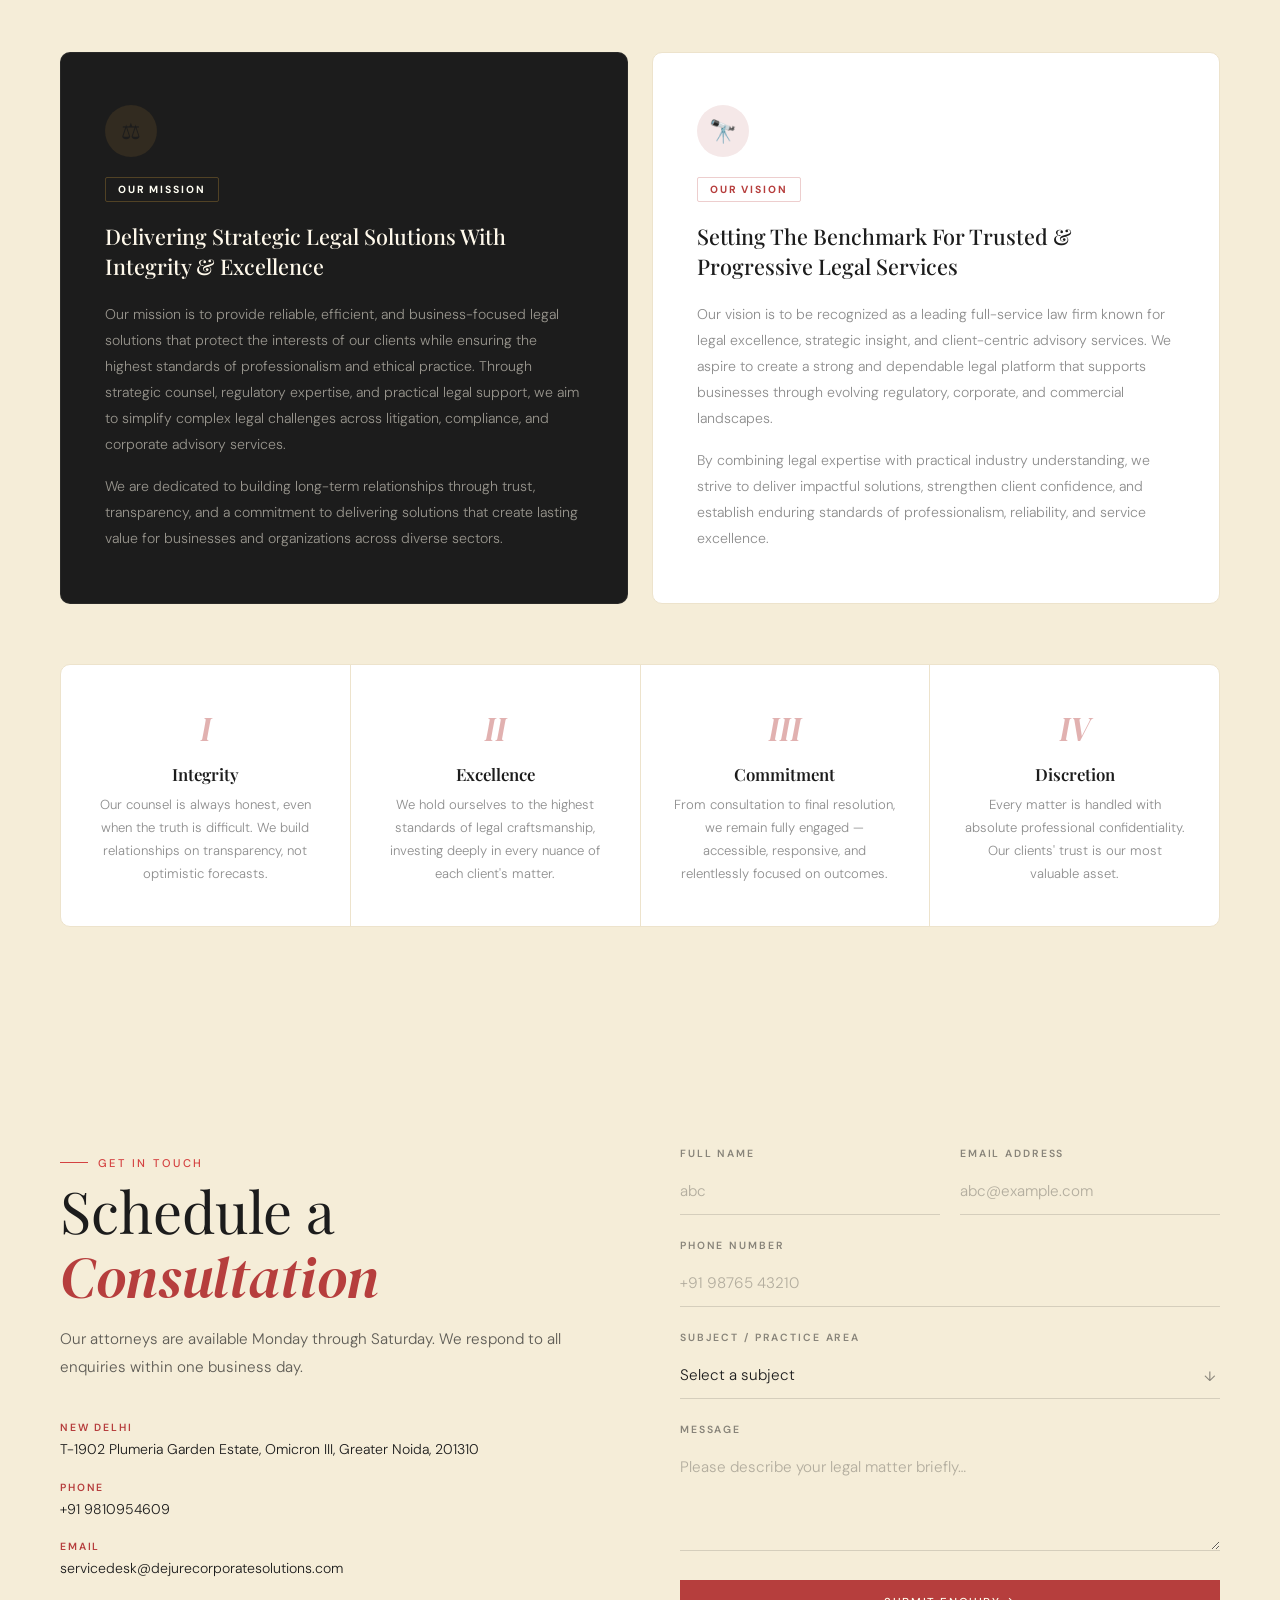
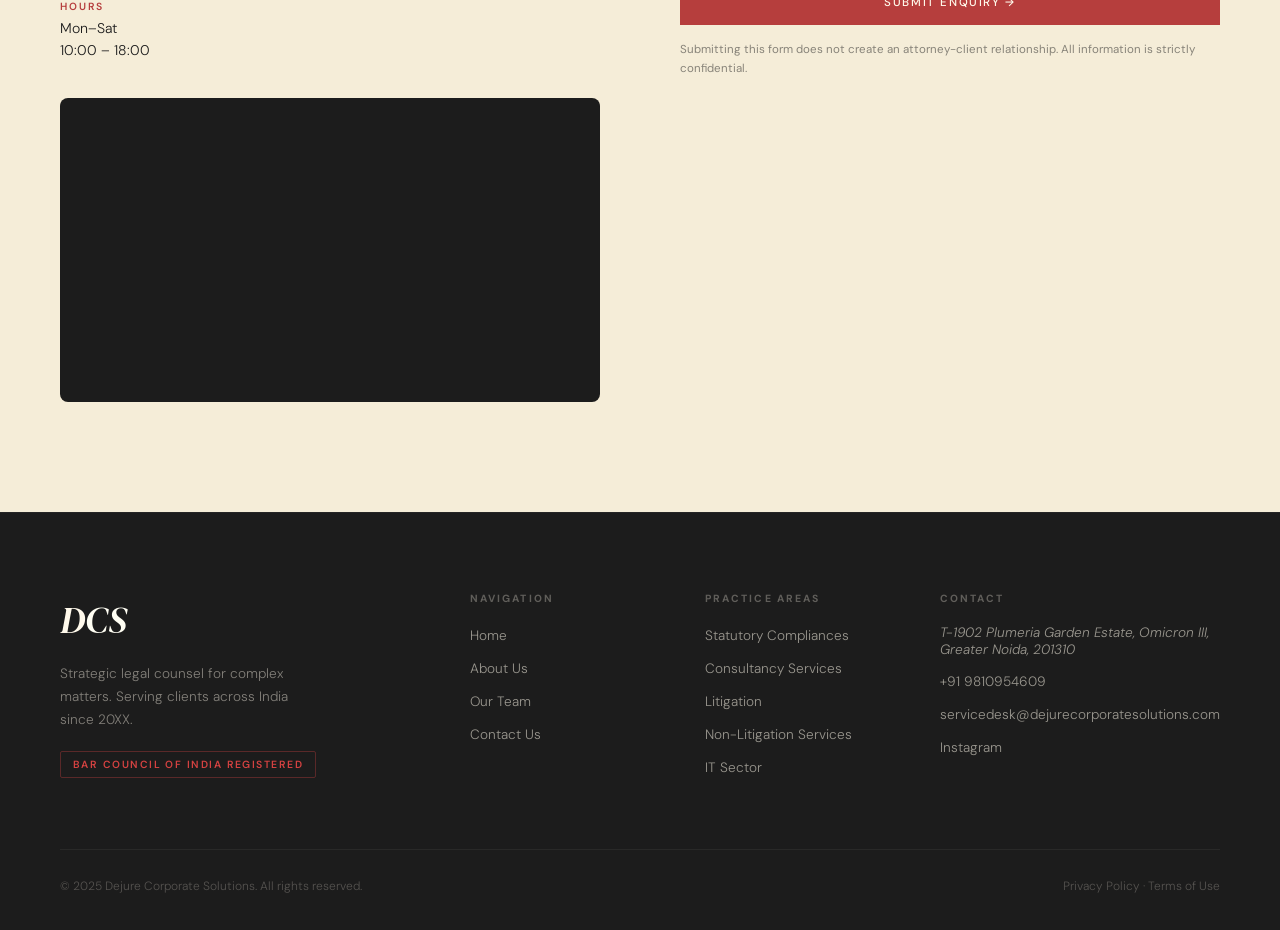
==== commit d8c71b0a: "Update about.html" ====
--- a/about.html
+++ b/about.html
@@ -274,6 +274,7 @@
             <li><a>+91 9810954609</a></li>
             <li><a>servicedesk@dejurecorporatesolutions.com</a></li>
             <li><a href="https://www.instagram.com/dejurecorporate">Instagram</a></li>
+          </ul>
         </div>
       </div>
       <div class="footer-bottom">
@@ -285,4 +286,4 @@
 
   <script src="script.js"></script>
 </body>
-</html>+</html>
--- a/style.css
+++ b/style.css
@@ -123,6 +123,11 @@
   object-fit: contain;
   flex-shrink: 0;
 }
+@media (max-width: 480px) {
+  .nav-logo-img { width: 32px; height: 32px; }
+  .logo-h       { font-size: 1.4rem; }
+  .logo-full    { font-size: 0.68rem; letter-spacing: 0; }
+}
 nav.scrolled .nav-logo  { color: var(--charcoal); }
 nav.scrolled .logo-h    { color: var(--mehroon); }
 nav.scrolled .nav-link  { color: var(--charcoal); }
@@ -199,6 +204,13 @@
   font-family: 'Playfair Display', serif;
   color: var(--cream); font-size: 1.1rem; font-weight: 600;
   transition: color 0.3s;
+  overflow: hidden;
+}
+.nav-logo .logo-full {
+  white-space: nowrap;
+  overflow: hidden;
+  text-overflow: ellipsis;
+  max-width: 160px;
 }
 .logo-h {
   font-size: 1.8rem; line-height: 1; color: var(--beige);
@@ -1166,6 +1178,7 @@
 .ind-sidebar {
   position: sticky; top: calc(var(--nav-h) + 32px);
   padding-right: 40px;
+  transition: opacity 0.4s ease;
 }
 .ind-sidebar-label {
   font-size: 0.62rem; font-weight: 700; letter-spacing: 0.22em; text-transform: uppercase;
@@ -1184,7 +1197,7 @@
 .ind-sidebar-nav a.active {
   color: var(--mehroon);
   border-left-color: var(--mehroon);
-  background: var(--white-pale);
+  background:  rgba(28,28,28,0.04);;
 }
 
 /* ── Content area ── */
@@ -1485,14 +1498,42 @@
 .cp-strip { background: var(--mehroon); }
 .cp-strip-row {
   display: grid;
-  grid-template-columns: 1fr auto 1fr auto 1fr auto 1fr auto 1fr;
-  align-items: stretch;
-  min-height: 110px;
+  grid-template-columns: 1.2fr auto 0.8fr auto 1.8fr auto 0.9fr auto 0.9fr;
+  align-items: center;
+  min-height: 80px;
 }
 .cp-strip-card {
-  display: flex; align-items: center; gap: 18px;
-  padding: 32px 24px;
+  display: flex;
+  align-items: center;
+  gap: 14px;
+  padding: 20px 20px;
   transition: background 0.25s;
+}
+.cp-strip-card p {
+  font-size: 0.78rem;
+  line-height: 1.45;
+  color: var(--cream);
+  font-weight: 300;
+}
+.cp-strip-icon {
+  font-size: 1.1rem;
+  flex-shrink: 0;
+  width: 36px;
+  height: 36px;
+  background: rgba(255,249,235,0.1);
+  border-radius: 50%;
+  display: flex;
+  align-items: center;
+  justify-content: center;
+}
+.cp-strip-label {
+  display: block;
+  font-size: 0.58rem;
+  font-weight: 600;
+  letter-spacing: 0.18em;
+  text-transform: uppercase;
+  color: rgba(255,249,235,0.5);
+  margin-bottom: 4px;
 }
 .cp-strip-card:hover { background: rgba(255,249,235,0.08); }
 .cp-strip-divider {
@@ -1587,9 +1628,7 @@
 /* Responsive */
 @media (max-width: 1024px) {
   .cp-strip-row { grid-template-columns: 1fr 1fr; }
-  .cp-strip-divider:nth-child(2),
-  .cp-strip-divider:nth-child(4),
-  .cp-strip-divider:nth-child(6) { display: none; }
+  .cp-strip-divider { display: none; }
   .cp-body-inner { grid-template-columns: 1fr; gap: 60px; }
   .cp-map { aspect-ratio: 16/9; }
 }
@@ -2265,14 +2304,15 @@
  
   /* ── TEAM PREVIEW (home) ── */
   .team-preview-grid  { grid-template-columns: 1fr; gap: 20px; }
-  .tp-photo           { aspect-ratio: 3/1; }
+  .tp-photo img { object-position: center 15%; }
+  .tp-photo           { aspect-ratio: 4/3; min-height: 200px; }
   .tp-initials        { font-size: 2rem; }
   .tp-info            { padding: 20px; }
   .team-cta           { margin-top: 8px; }
  
   /* ── FULL TEAM GRID ── */
   .full-team-grid     { grid-template-columns: 1fr 1fr; gap: 16px; }
-  .ft-photo           { height: 90px; }
+  .ft-photo           { height: 180px; }
   .ft-photo span      { font-size: 1.4rem; }
   .ft-card > h3       { font-size: 1rem; padding: 16px 16px 4px; }
   .ft-role            { padding: 0 16px 10px; }
@@ -2428,8 +2468,8 @@
  
   /* NAV */
   .nav-inner { padding: 0 16px; }
-  .logo-full { display: none; } /* show only "D" on very small screens */
-  .logo-h    { font-size: 2rem; }
+  .logo-full { font-size: 0.7rem; letter-spacing: 0; }
+  .logo-h    { font-size: 1.4rem; }
  
   /* HERO */
   .hero { padding: calc(var(--nav-h) + 32px) 16px 40px; }
@@ -2449,7 +2489,7 @@
  
   /* TEAM */
   .full-team-grid { grid-template-columns: 1fr; }
-  .tp-photo       { aspect-ratio: 16/7; }
+  .tp-photo       { aspect-ratio: 4/3; min-height: 180px;}
  
   /* FOOTER */
   .footer-inner   { grid-template-columns: 1fr; gap: 28px; }
@@ -2778,7 +2818,32 @@
       margin-bottom: .25rem;
     }
 
-    @media (max-width: 1024px) {
-  .cp-strip-row { grid-template-columns: 1fr 1fr; }
-  .cp-strip-divider { display: none; }
-}+    .cp-strip .container-wide {
+  padding: 0;
+}
+
+.cp-strip-row {
+  display: flex !important;
+  flex-wrap: nowrap;
+  overflow-x: auto;
+  scrollbar-width: none;
+  -ms-overflow-style: none;
+  min-height: 80px;
+}
+
+.cp-strip-row::-webkit-scrollbar { display: none; }
+
+.cp-strip-card {
+  flex: 0 0 auto;
+  min-width: 160px;
+  white-space: nowrap;
+}
+
+.cp-strip-divider {
+  flex-shrink: 0;
+  width: 1px;
+  height: 40px;
+  align-self: center;
+  margin: 0;
+  background: rgba(255,249,235,0.15);
+}
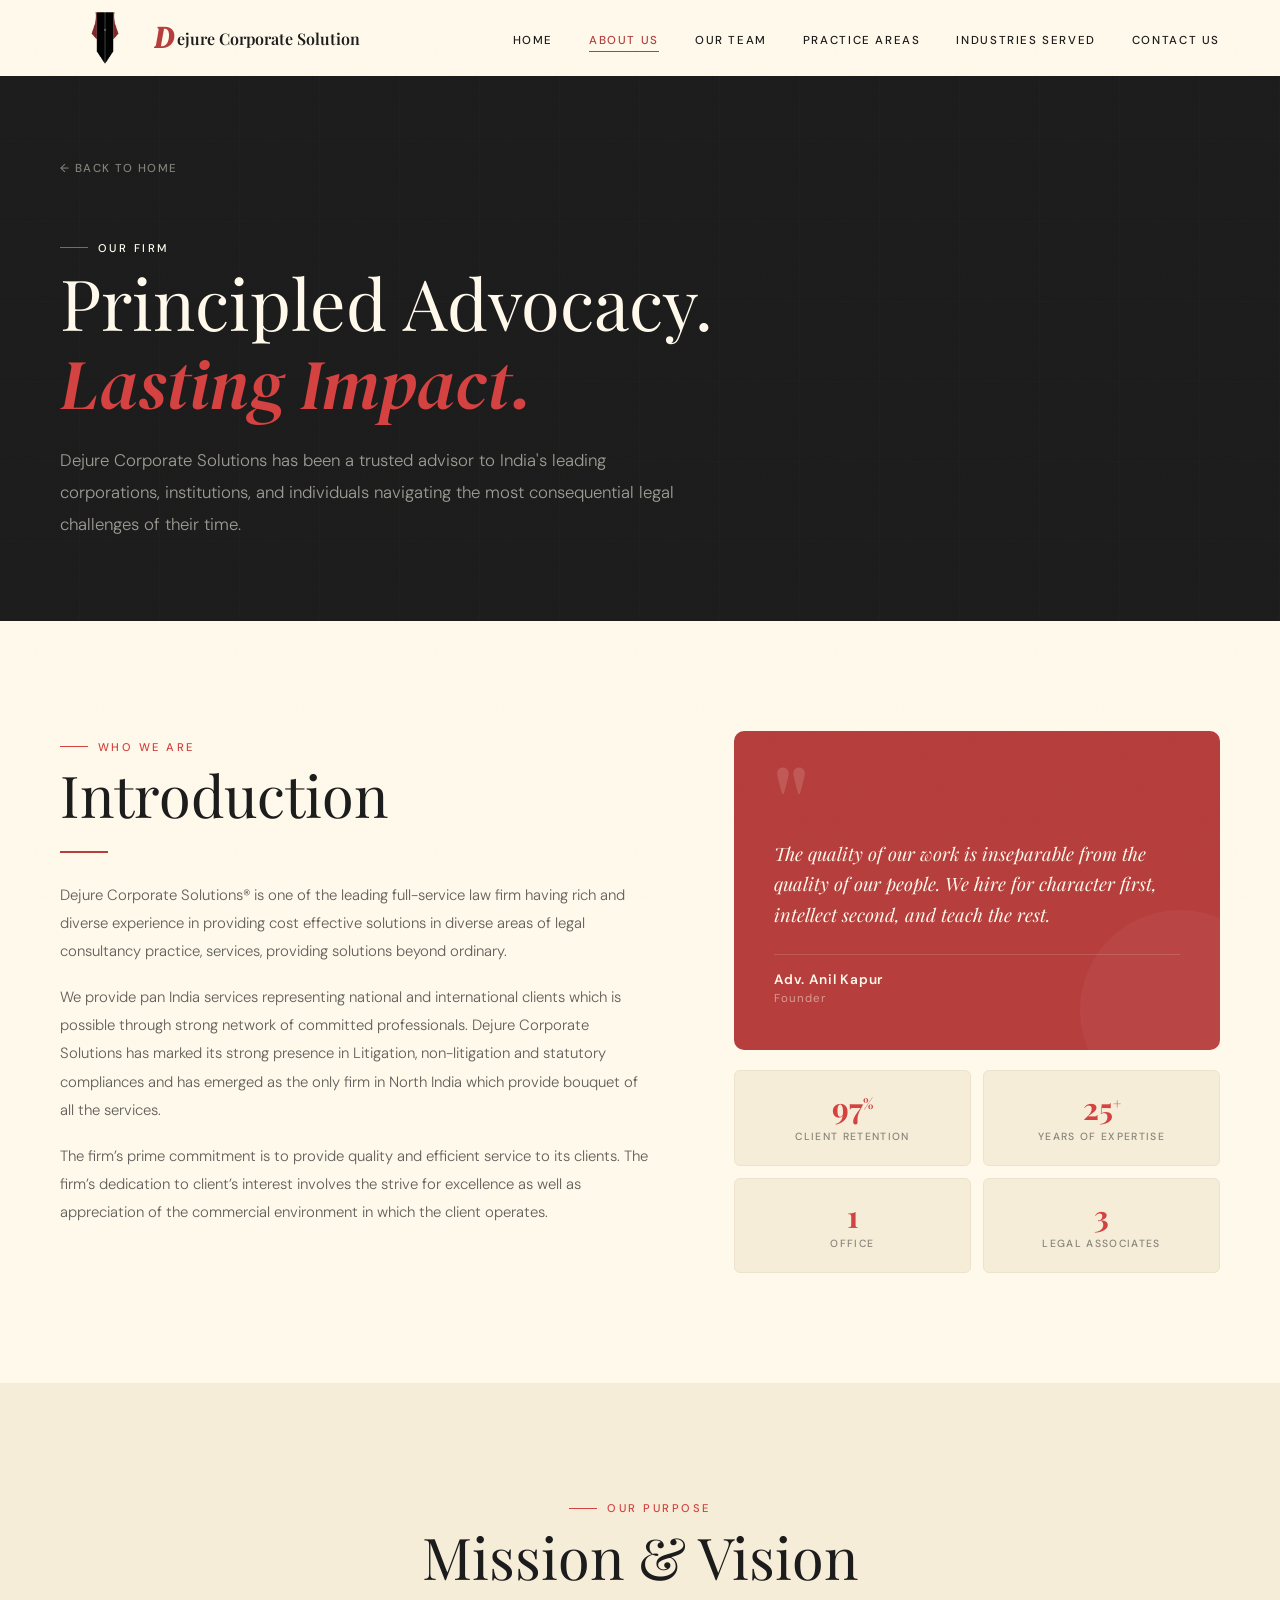
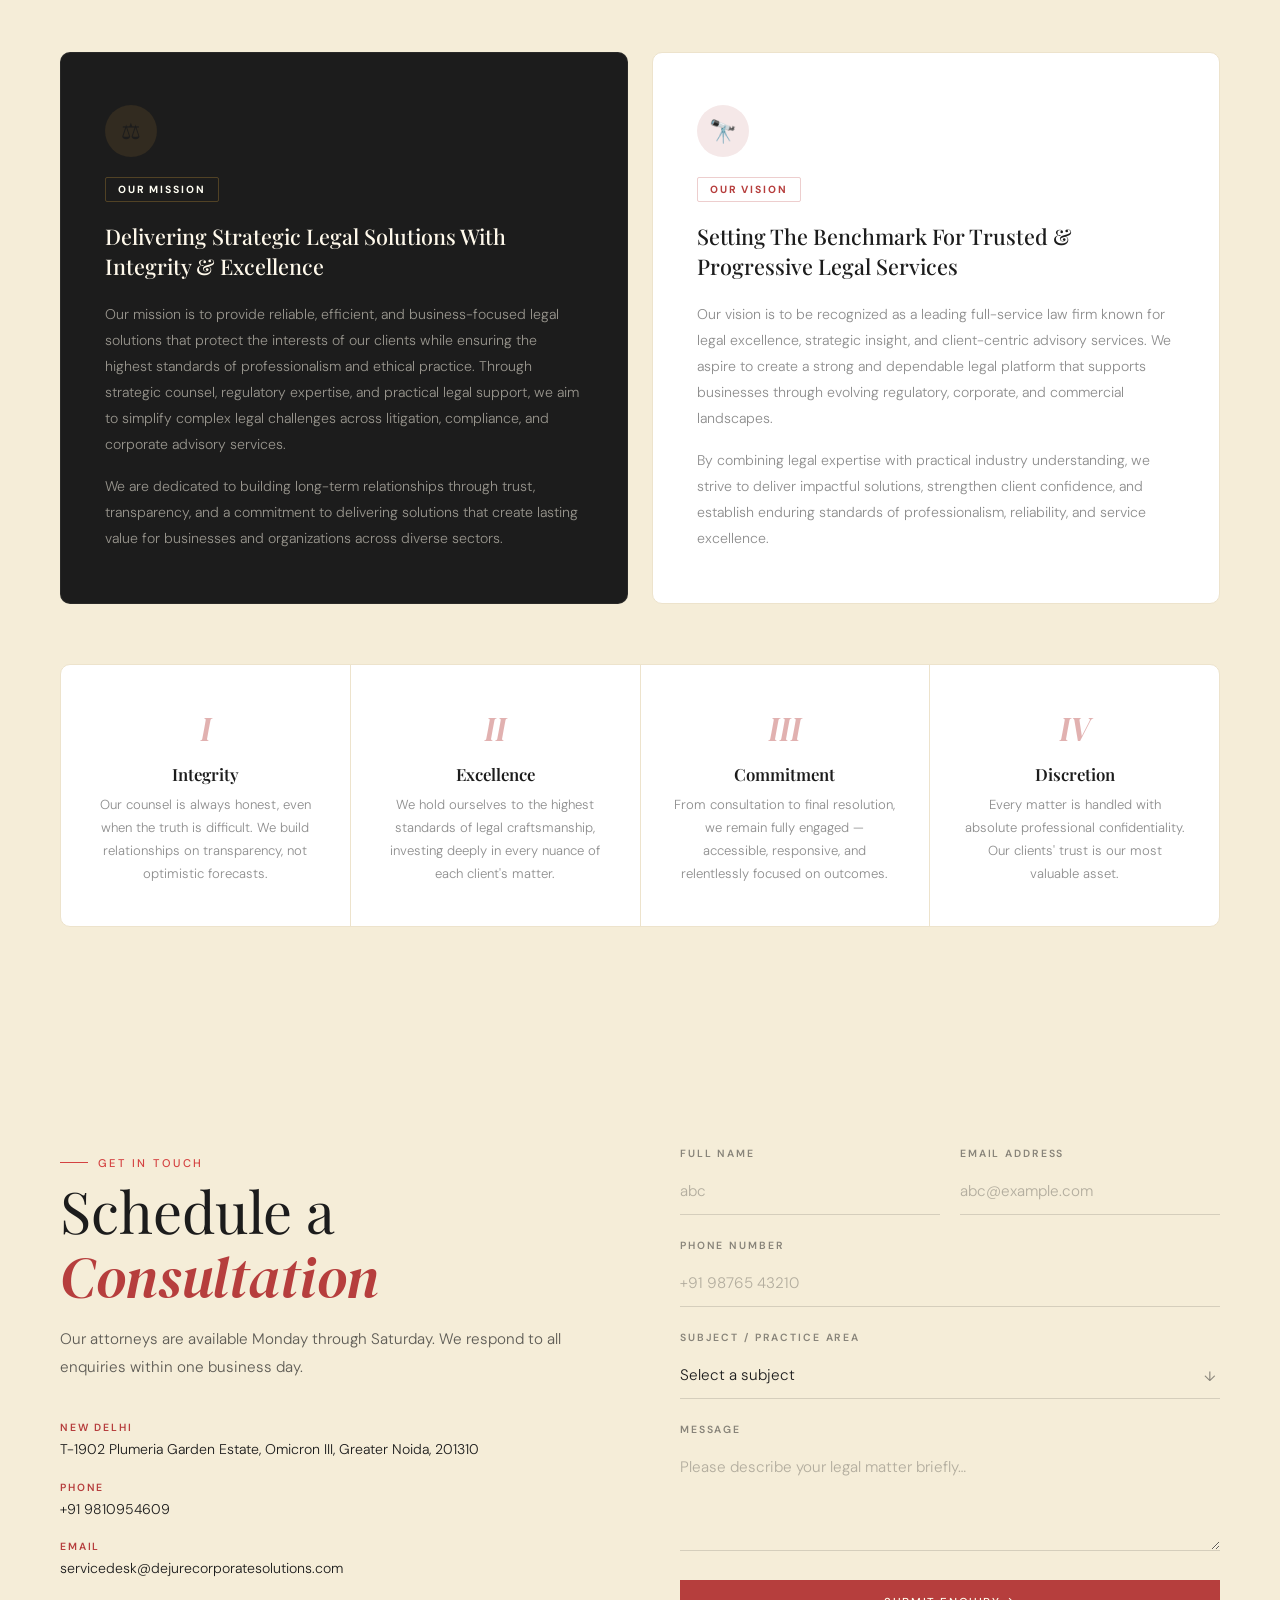
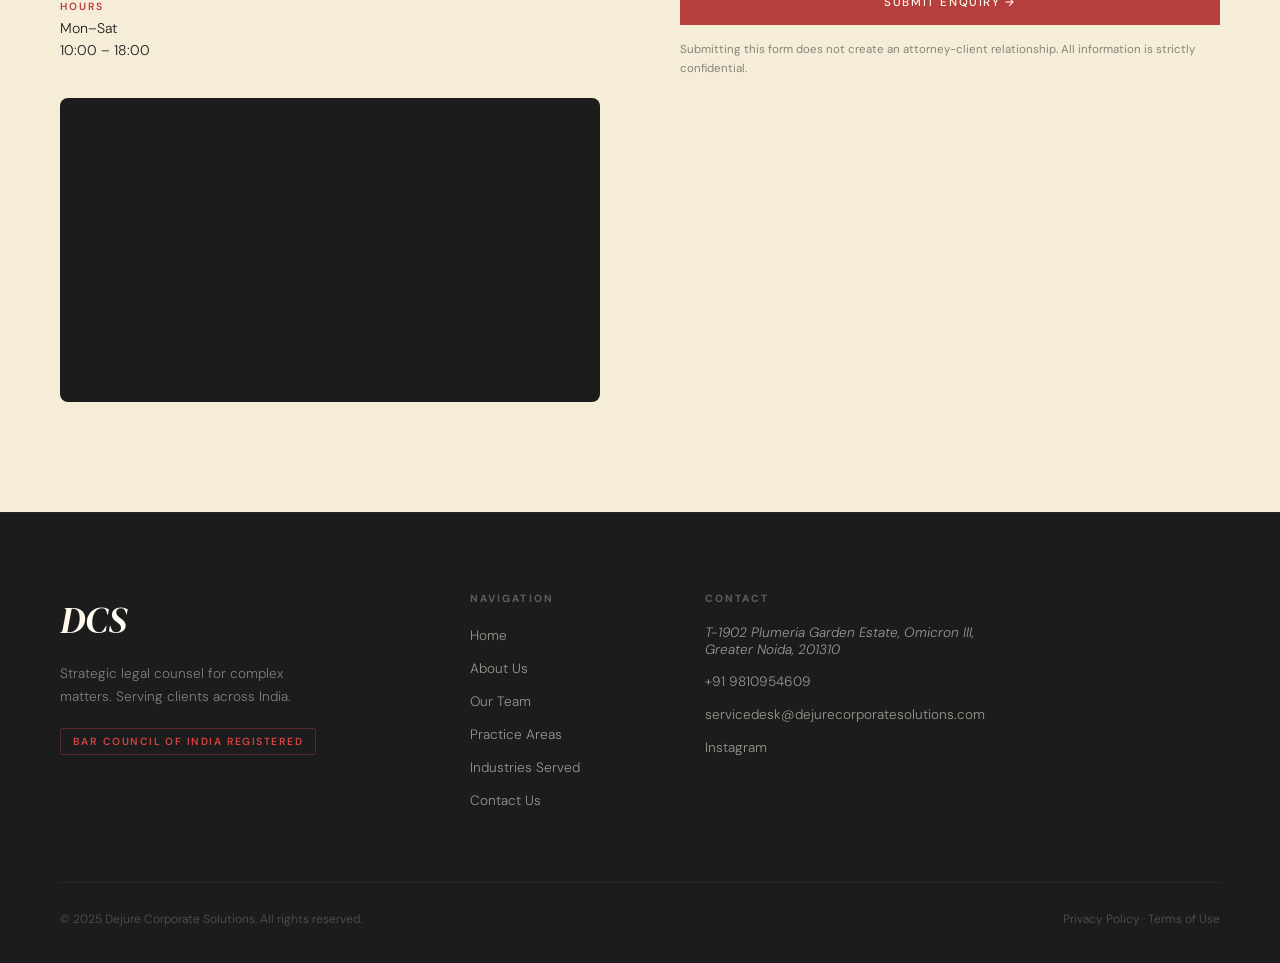
==== commit bde9da9a: "Add files via upload" ====
--- a/about.html
+++ b/about.html
@@ -245,7 +245,7 @@
       <div class="footer-inner">
         <div class="footer-brand-col">
           <div class="footer-logo">D<span>CS</span></div>
-          <p>Strategic legal counsel for complex matters. Serving clients across India since 20XX.</p>
+          <p>Strategic legal counsel for complex matters. Serving clients across India.</p>
           <div class="footer-bar-reg">Bar Council of India Registered</div>
         </div>
         <div class="footer-links-col">
@@ -254,17 +254,9 @@
             <li><a href="index.html">Home</a></li>
             <li><a href="about.html">About Us</a></li>
             <li><a href="team.html">Our Team</a></li>
+            <li><a href="practice.html">Practice Areas</a></li>
+            <li><a href="industries.html">Industries Served</a></li>
             <li><a href="#contact">Contact Us</a></li>
-          </ul>
-        </div>
-        <div class="footer-links-col">
-          <h4>Practice Areas</h4>
-          <ul>
-            <li><a>Statutory Compliances</a></li>
-            <li><a>Consultancy Services</a></li>
-            <li><a>Litigation</a></li>
-            <li><a>Non-Litigation Services</a></li>
-            <li><a>IT Sector</a></li>
           </ul>
         </div>
         <div class="footer-links-col">
@@ -286,4 +278,4 @@
 
   <script src="script.js"></script>
 </body>
-</html>
+</html>
--- a/style.css
+++ b/style.css
@@ -208,9 +208,8 @@
 }
 .nav-logo .logo-full {
   white-space: nowrap;
-  overflow: hidden;
-  text-overflow: ellipsis;
-  max-width: 160px;
+  overflow: visible;
+  max-width: none;
 }
 .logo-h {
   font-size: 1.8rem; line-height: 1; color: var(--beige);
